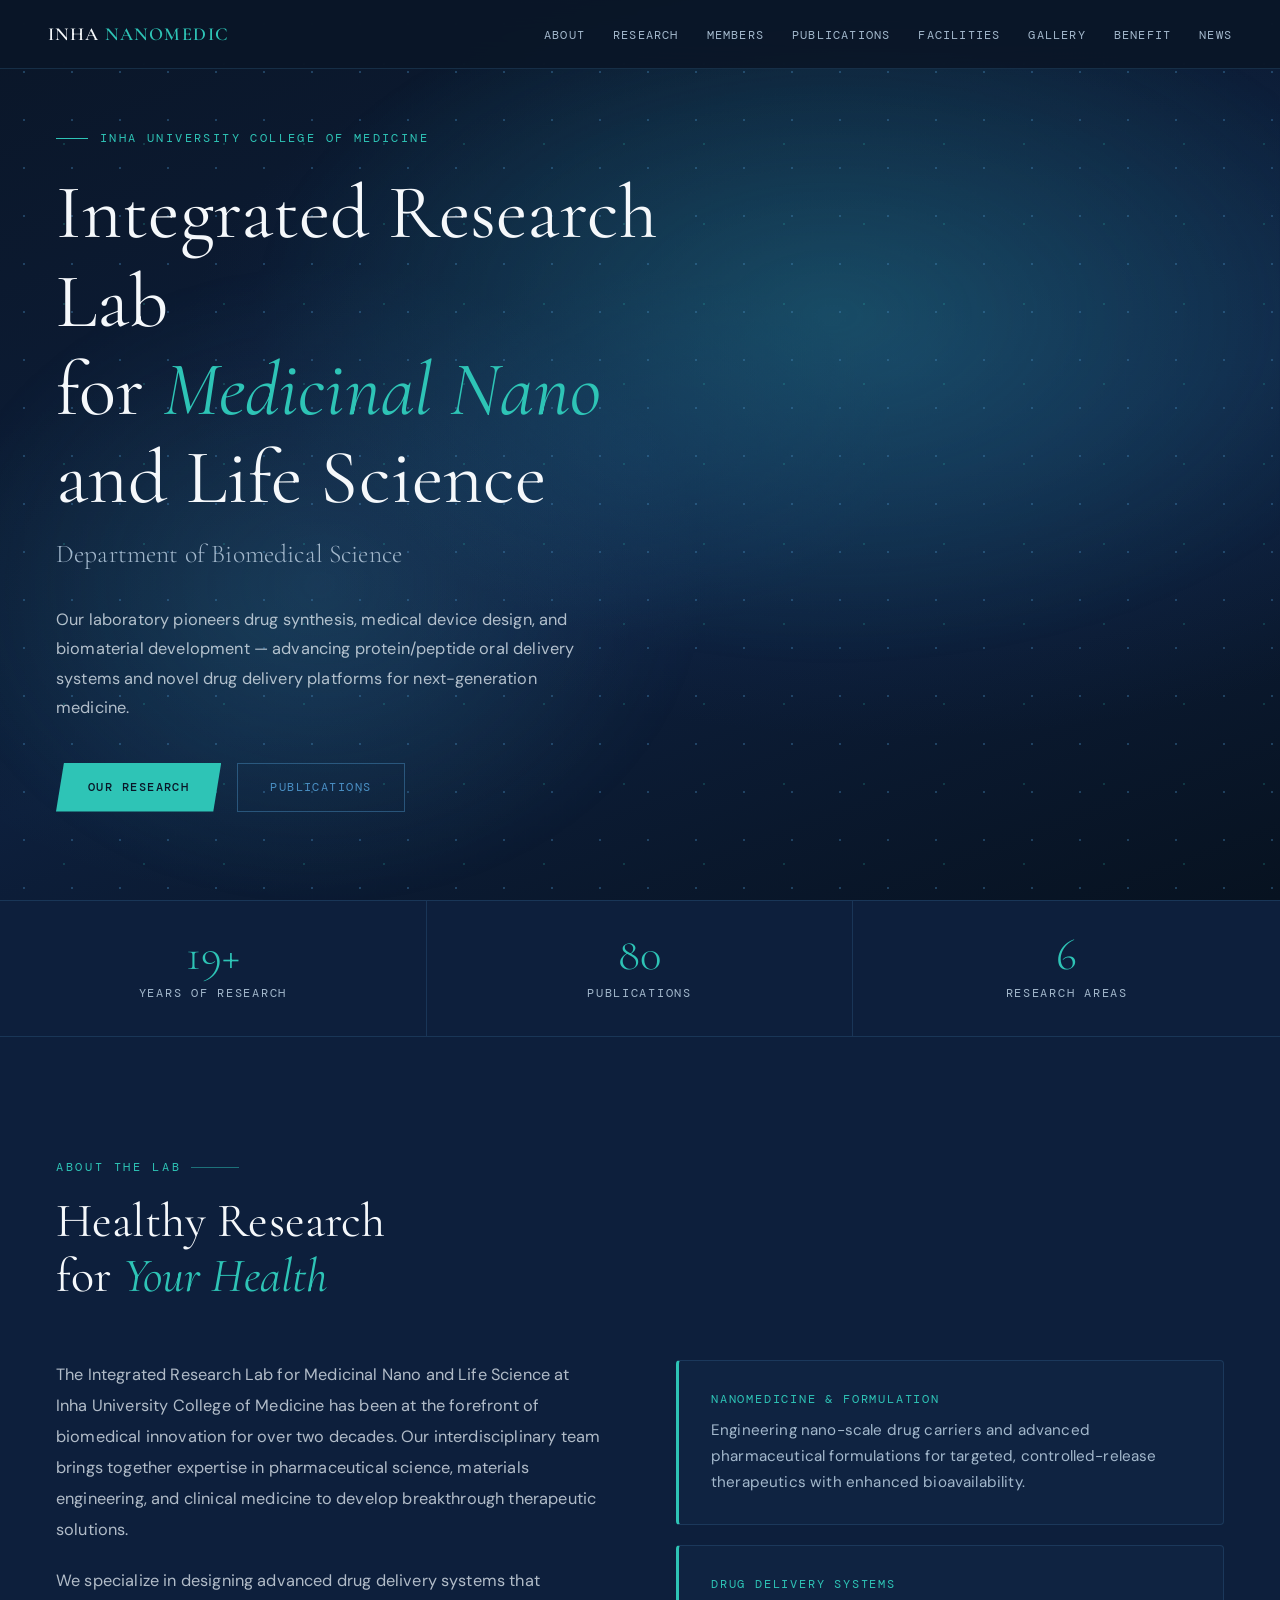
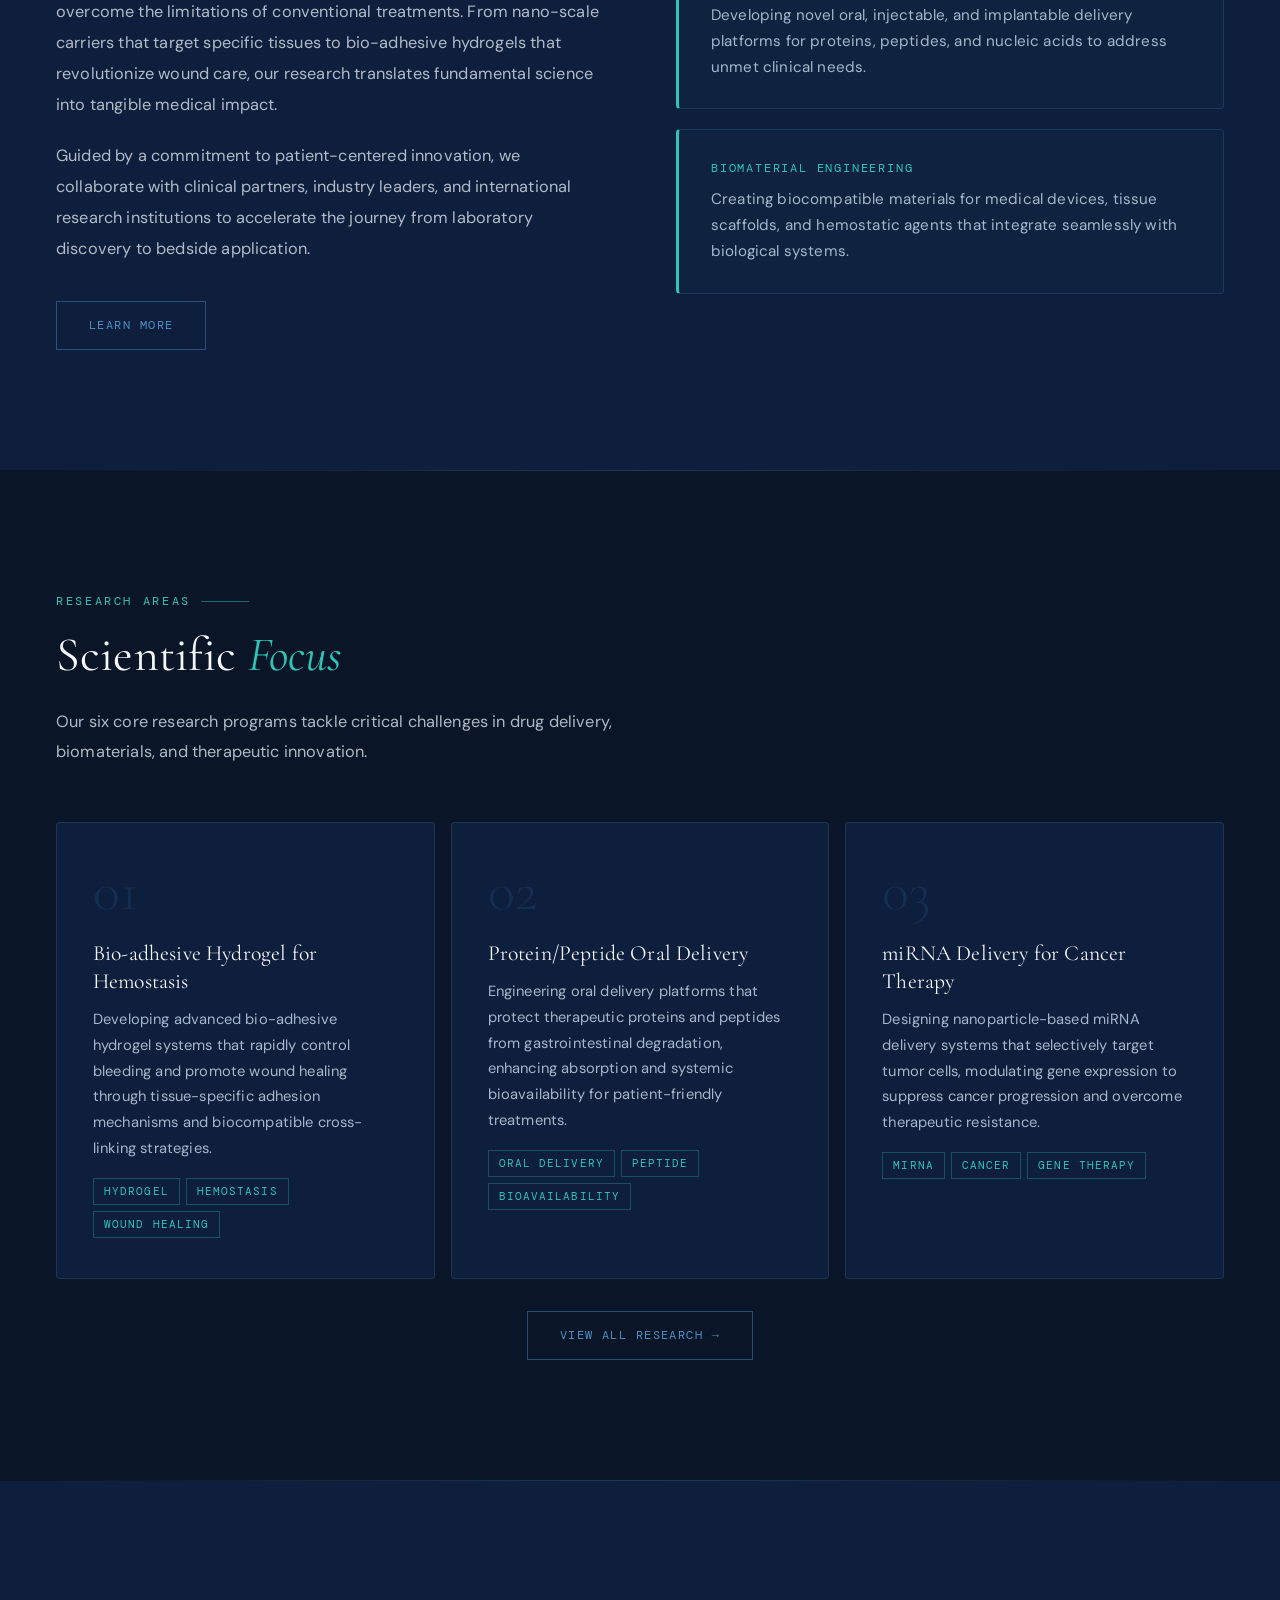
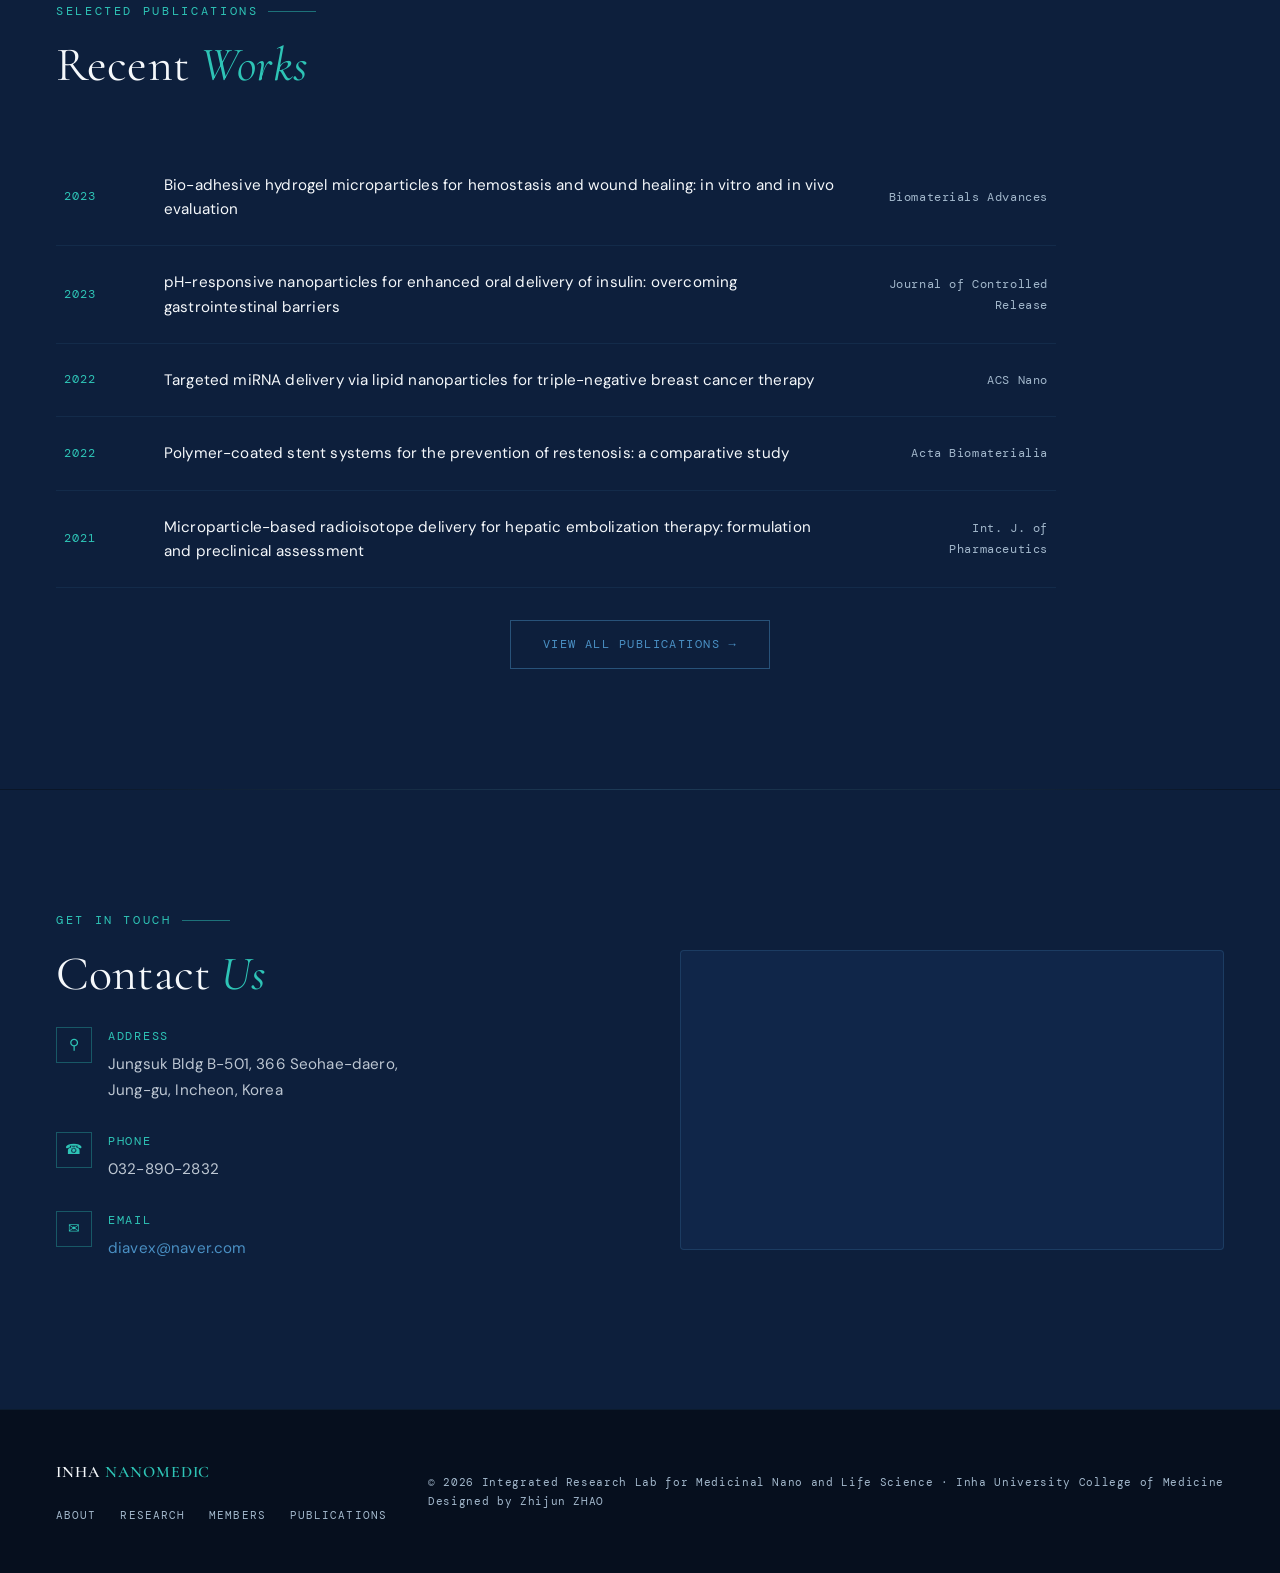
==== index.html @ 989d0816 "Fix all HIGH issues from expert code review 1. Fixed duplicate PDF: replaced wrong "In Vivo Fluoresc" ====
<!DOCTYPE html>
<html lang="en">
<head>
  <meta charset="UTF-8">
  <link rel="icon" type="image/svg+xml" href="favicon.svg">
  <meta name="viewport" content="width=device-width, initial-scale=1.0">
  <title>INHA NANOMEDIC — Integrated Research Lab for Medicinal Nano and Life Science</title>
  <meta name="description" content="Inha University College of Medicine — Integrated Research Lab for Medicinal Nano and Life Science. Pioneering drug synthesis, medical device design, and biomaterial development.">
  <link rel="preconnect" href="https://fonts.googleapis.com">
  <link rel="preconnect" href="https://fonts.gstatic.com" crossorigin>
  <link href="https://fonts.googleapis.com/css2?family=Cormorant+Garamond:ital,wght@0,300;0,400;0,600;1,300;1,400;1,600&family=DM+Mono:wght@400;500&family=DM+Sans:wght@300;400;500&display=swap" rel="stylesheet">
  <link rel="stylesheet" href="css/style.css">
</head>
<body>

  <!-- ════════════════════════════════════════════════════════
       NAVIGATION
       ════════════════════════════════════════════════════════ -->
  <nav>
    <a class="nav-logo" href="index.html">INHA <span>NANOMEDIC</span></a>
    <button class="nav-toggle" aria-label="Menu"><span></span><span></span><span></span></button>
    <ul class="nav-links">
      <li><a href="about.html">About</a></li>
      <li><a href="research.html">Research</a></li>
      <li><a href="member.html">Members</a></li>
      <li><a href="publication-patent.html">Publications</a></li>
      <li><a href="lab-facilities.html">Facilities</a></li>
      <li><a href="lab-activities.html">Gallery</a></li>
      <li><a href="benefit.html">Benefit</a></li>
      <li><a href="news-notice.html">News</a></li>
    </ul>
  </nav>

  <!-- ════════════════════════════════════════════════════════
       HERO
       ════════════════════════════════════════════════════════ -->
  <section class="hero">
    <div class="hero-bg"></div>
    <div class="hero-dots"></div>
    <div class="hero-content">
      <div class="hero-tag fade-in">Inha University College of Medicine</div>
      <h1 class="fade-in">Integrated Research Lab<br>for <em>Medicinal Nano</em><br>and Life Science</h1>
      <h2 class="fade-in">Department of Biomedical Science</h2>
      <p class="fade-in">Our laboratory pioneers drug synthesis, medical device design, and biomaterial development — advancing protein/peptide oral delivery systems and novel drug delivery platforms for next-generation medicine.</p>
      <div class="hero-ctas fade-in">
        <a href="research.html" class="btn-primary">Our Research</a>
        <a href="publication-patent.html" class="btn-outline">Publications</a>
      </div>
    </div>
  </section>

  <!-- ════════════════════════════════════════════════════════
       STATS BAR
       ════════════════════════════════════════════════════════ -->
  <div class="stats-bar">
    <div class="stat-item">
      <div class="stat-number" data-count="20" data-suffix="+">0</div>
      <div class="stat-label">Years of Research</div>
    </div>
    <div class="stat-item">
      <div class="stat-number" data-count="85" data-suffix="">0</div>
      <div class="stat-label">Publications</div>
    </div>
    <div class="stat-item">
      <div class="stat-number" data-count="6" data-suffix="">0</div>
      <div class="stat-label">Research Areas</div>
    </div>
  </div>

  <!-- ════════════════════════════════════════════════════════
       INTRO SECTION
       ════════════════════════════════════════════════════════ -->
  <section class="intro">
    <div class="section-label fade-in">About the Lab</div>
    <h2 class="section-title fade-in">Healthy Research<br>for <em>Your Health</em></h2>

    <div class="intro-grid">
      <div class="intro-text fade-in">
        <p>The Integrated Research Lab for Medicinal Nano and Life Science at Inha University College of Medicine has been at the forefront of biomedical innovation for over two decades. Our interdisciplinary team brings together expertise in pharmaceutical science, materials engineering, and clinical medicine to develop breakthrough therapeutic solutions.</p>
        <p>We specialize in designing advanced drug delivery systems that overcome the limitations of conventional treatments. From nano-scale carriers that target specific tissues to bio-adhesive hydrogels that revolutionize wound care, our research translates fundamental science into tangible medical impact.</p>
        <p>Guided by a commitment to patient-centered innovation, we collaborate with clinical partners, industry leaders, and international research institutions to accelerate the journey from laboratory discovery to bedside application.</p>
        <a href="about.html" class="btn-outline" style="margin-top: 16px;">Learn More</a>
      </div>

      <div class="intro-pillars fade-in">
        <div class="pillar">
          <div class="pillar-title">Nanomedicine &amp; Formulation</div>
          <p>Engineering nano-scale drug carriers and advanced pharmaceutical formulations for targeted, controlled-release therapeutics with enhanced bioavailability.</p>
        </div>
        <div class="pillar">
          <div class="pillar-title">Drug Delivery Systems</div>
          <p>Developing novel oral, injectable, and implantable delivery platforms for proteins, peptides, and nucleic acids to address unmet clinical needs.</p>
        </div>
        <div class="pillar">
          <div class="pillar-title">Biomaterial Engineering</div>
          <p>Creating biocompatible materials for medical devices, tissue scaffolds, and hemostatic agents that integrate seamlessly with biological systems.</p>
        </div>
      </div>
    </div>
  </section>

  <div class="divider"></div>

  <!-- ════════════════════════════════════════════════════════
       RESEARCH PREVIEW
       ════════════════════════════════════════════════════════ -->
  <section class="research">
    <div class="section-label fade-in">Research Areas</div>
    <h2 class="section-title fade-in">Scientific <em>Focus</em></h2>
    <p class="section-subtitle fade-in">Our six core research programs tackle critical challenges in drug delivery, biomaterials, and therapeutic innovation.</p>

    <div class="research-grid">
      <div class="research-card fade-in">
        <div class="card-num">01</div>
        <h3 class="card-title">Bio-adhesive Hydrogel for Hemostasis</h3>
        <p class="card-desc">Developing advanced bio-adhesive hydrogel systems that rapidly control bleeding and promote wound healing through tissue-specific adhesion mechanisms and biocompatible cross-linking strategies.</p>
        <div class="card-tags">
          <span class="tag">Hydrogel</span>
          <span class="tag">Hemostasis</span>
          <span class="tag">Wound Healing</span>
        </div>
      </div>

      <div class="research-card fade-in">
        <div class="card-num">02</div>
        <h3 class="card-title">Protein/Peptide Oral Delivery</h3>
        <p class="card-desc">Engineering oral delivery platforms that protect therapeutic proteins and peptides from gastrointestinal degradation, enhancing absorption and systemic bioavailability for patient-friendly treatments.</p>
        <div class="card-tags">
          <span class="tag">Oral Delivery</span>
          <span class="tag">Peptide</span>
          <span class="tag">Bioavailability</span>
        </div>
      </div>

      <div class="research-card fade-in">
        <div class="card-num">03</div>
        <h3 class="card-title">miRNA Delivery for Cancer Therapy</h3>
        <p class="card-desc">Designing nanoparticle-based miRNA delivery systems that selectively target tumor cells, modulating gene expression to suppress cancer progression and overcome therapeutic resistance.</p>
        <div class="card-tags">
          <span class="tag">miRNA</span>
          <span class="tag">Cancer</span>
          <span class="tag">Gene Therapy</span>
        </div>
      </div>
    </div>

    <div class="pub-more fade-in">
      <a href="research.html" class="btn-outline">View All Research &rarr;</a>
    </div>
  </section>

  <div class="divider"></div>

  <!-- ════════════════════════════════════════════════════════
       PUBLICATIONS PREVIEW
       ════════════════════════════════════════════════════════ -->
  <section class="publications">
    <div class="section-label fade-in">Selected Publications</div>
    <h2 class="section-title fade-in">Recent <em>Works</em></h2>

    <div class="pub-list">
      <div class="pub-item fade-in">
        <div class="pub-year">2023</div>
        <div class="pub-title">Bio-adhesive hydrogel microparticles for hemostasis and wound healing: in vitro and in vivo evaluation</div>
        <div class="pub-journal">Biomaterials Advances</div>
      </div>

      <div class="pub-item fade-in">
        <div class="pub-year">2023</div>
        <div class="pub-title">pH-responsive nanoparticles for enhanced oral delivery of insulin: overcoming gastrointestinal barriers</div>
        <div class="pub-journal">Journal of Controlled Release</div>
      </div>

      <div class="pub-item fade-in">
        <div class="pub-year">2022</div>
        <div class="pub-title">Targeted miRNA delivery via lipid nanoparticles for triple-negative breast cancer therapy</div>
        <div class="pub-journal">ACS Nano</div>
      </div>

      <div class="pub-item fade-in">
        <div class="pub-year">2022</div>
        <div class="pub-title">Polymer-coated stent systems for the prevention of restenosis: a comparative study</div>
        <div class="pub-journal">Acta Biomaterialia</div>
      </div>

      <div class="pub-item fade-in">
        <div class="pub-year">2021</div>
        <div class="pub-title">Microparticle-based radioisotope delivery for hepatic embolization therapy: formulation and preclinical assessment</div>
        <div class="pub-journal">Int. J. of Pharmaceutics</div>
      </div>
    </div>

    <div class="pub-more fade-in">
      <a href="publication-patent.html" class="btn-outline">View All Publications &rarr;</a>
    </div>
  </section>

  <div class="divider"></div>

  <!-- ════════════════════════════════════════════════════════
       CONTACT
       ════════════════════════════════════════════════════════ -->
  <section class="contact">
    <div>
      <div class="section-label fade-in">Get in Touch</div>
      <h2 class="section-title fade-in">Contact <em>Us</em></h2>

      <div class="contact-item fade-in">
        <div class="contact-icon">&#9906;</div>
        <div>
          <div class="contact-label">Address</div>
          <div class="contact-val">Jungsuk Bldg B-501, 366 Seohae-daero,<br>Jung-gu, Incheon, Korea</div>
        </div>
      </div>

      <div class="contact-item fade-in">
        <div class="contact-icon">&#9742;</div>
        <div>
          <div class="contact-label">Phone</div>
          <div class="contact-val">032-890-2832</div>
        </div>
      </div>

      <div class="contact-item fade-in">
        <div class="contact-icon">&#9993;</div>
        <div>
          <div class="contact-label">Email</div>
          <div class="contact-val"><a href="mailto:diavex@naver.com" style="color: var(--accent);">diavex@naver.com</a></div>
        </div>
      </div>
    </div>

    <div class="fade-in">
      <div class="map-embed">
        <iframe
          src="https://www.google.com/maps?q=Inha+University+College+of+Medicine+Incheon&output=embed"
          allowfullscreen=""
          loading="lazy"
          referrerpolicy="no-referrer-when-downgrade"
          title="Inha University College of Medicine location">
        </iframe>
      </div>
    </div>
  </section>

  <!-- ════════════════════════════════════════════════════════
       FOOTER
       ════════════════════════════════════════════════════════ -->
  <footer>
    <div class="footer-inner">
      <div>
        <div class="footer-logo">INHA <span>NANOMEDIC</span></div>
        <div class="footer-links">
          <a href="about.html">About</a>
          <a href="research.html">Research</a>
          <a href="member.html">Members</a>
          <a href="publication-patent.html">Publications</a>
        </div>
      </div>
      <div class="footer-copy">&copy; 2026 Integrated Research Lab for Medicinal Nano and Life Science &middot; Inha University College of Medicine<br>Designed by Zhijun ZHAO</div>
    </div>
  </footer>

  <script src="js/main.js"></script>
</body>
</html>
---- css/style.css ----
/* ═══════════════════════════════════════════════════════
   INHA NANOMEDIC LAB — Global Stylesheet
   Design: Dark navy + teal accent, editorial typography
   v2.0 — Readability & design improvements
   ═══════════════════════════════════════════════════════ */

/* ── VARIABLES ── */
:root {
  --navy: #0a1628;
  --deep: #0d1f3c;
  --blue: #1a3a6b;
  --accent: #4a90c4;
  --teal: #2ec4b6;
  --teal-dark: #22a89c;
  --gold: #c9a84c;
  --light: #e8f0f7;
  --muted: #a3b8cc;
  --white: #f5f8fb;
  --border: rgba(74,144,196,0.20);
  --border-light: rgba(74,144,196,0.1);
  --card-bg: rgba(74,144,196,0.04);
  --card-hover: rgba(74,144,196,0.09);
  --text-primary: #f5f8fb;
  --text-secondary: rgba(232,240,247,0.75);
  --text-dim: rgba(232,240,247,0.65);
}

/* ── RESET ── */
*, *::before, *::after { margin: 0; padding: 0; box-sizing: border-box; }
html { scroll-behavior: smooth; }

body {
  font-family: 'DM Sans', sans-serif;
  background: var(--navy);
  color: var(--white);
  overflow-x: hidden;
  line-height: 1.75;
  letter-spacing: 0.01em;
}

a { color: inherit; text-decoration: none; }
img { max-width: 100%; display: block; }
ul, ol { list-style: none; }

/* ── SCROLLBAR ── */
::-webkit-scrollbar { width: 8px; }
::-webkit-scrollbar-track { background: var(--navy); }
::-webkit-scrollbar-thumb { background: var(--blue); border-radius: 4px; }
::-webkit-scrollbar-thumb:hover { background: var(--accent); }

/* ── NAVIGATION ── */
nav {
  position: fixed; top: 0; left: 0; right: 0; z-index: 1000;
  display: flex; align-items: center; justify-content: space-between;
  padding: 18px 48px;
  background: rgba(10,22,40,0.92);
  backdrop-filter: blur(16px);
  -webkit-backdrop-filter: blur(16px);
  border-bottom: 1px solid var(--border);
  transition: padding 0.3s, background 0.3s;
}
nav.scrolled {
  padding: 12px 48px;
  background: rgba(10,22,40,0.97);
}

.nav-logo {
  font-family: 'Cormorant Garamond', serif;
  font-size: 1.15rem; font-weight: 600; letter-spacing: 0.08em;
  color: var(--white);
  text-decoration: none;
}
.nav-logo span { color: var(--teal); }

.nav-links { display: flex; gap: 28px; list-style: none; }
.nav-links a {
  font-family: 'DM Mono', monospace;
  font-size: 0.75rem; letter-spacing: 0.1em; text-transform: uppercase;
  color: var(--muted); text-decoration: none;
  transition: color 0.2s;
  position: relative;
  padding: 4px 0;
}
.nav-links a:hover,
.nav-links a.active { color: var(--teal); }
.nav-links a.active::after {
  content: ''; position: absolute; bottom: -2px; left: 0; right: 0;
  height: 1px; background: var(--teal);
}

/* Hamburger */
.nav-toggle {
  display: none; cursor: pointer; background: none; border: none;
  flex-direction: column; gap: 5px; padding: 4px;
}
.nav-toggle span {
  display: block; width: 22px; height: 1.5px;
  background: var(--white); transition: all 0.3s;
}
.nav-toggle.open span:nth-child(1) { transform: rotate(45deg) translate(4px, 4px); }
.nav-toggle.open span:nth-child(2) { opacity: 0; }
.nav-toggle.open span:nth-child(3) { transform: rotate(-45deg) translate(4px, -4px); }

/* ── PAGE HERO (inner pages) ── */
.page-hero {
  padding: 160px 56px 96px;
  position: relative; overflow: hidden;
  background: var(--navy);
}
.page-hero-bg {
  position: absolute; inset: 0; z-index: 0;
  background:
    radial-gradient(ellipse 80% 60% at 70% 40%, rgba(26,58,107,0.45) 0%, transparent 70%),
    radial-gradient(ellipse 50% 50% at 20% 70%, rgba(46,196,182,0.06) 0%, transparent 60%),
    linear-gradient(160deg, #0a1628 0%, #0d1f3c 60%, #071220 100%);
}
.page-hero-bg::after {
  content: '';
  position: absolute; inset: 0;
  background:
    radial-gradient(ellipse 65% 55% at 60% 40%, rgba(46,196,182,0.18) 0%, transparent 60%),
    radial-gradient(ellipse 50% 55% at 30% 60%, rgba(74,144,196,0.15) 0%, transparent 50%);
  animation: nebulaShift 25s ease-in-out infinite alternate;
  will-change: opacity, transform;
}
.page-hero-dots {
  position: absolute; inset: 0; z-index: 1;
  background-image:
    radial-gradient(circle, rgba(74,144,196,0.25) 1px, transparent 1px),
    radial-gradient(circle, rgba(46,196,182,0.12) 1px, transparent 1px);
  background-size: 48px 48px, 80px 80px;
  background-position: 0 0, 24px 24px;
  animation: drift 25s linear infinite;
  will-change: background-position;
}
@keyframes drift { to { background-position: 48px 48px, 72px 72px; } }

.page-hero-content { position: relative; z-index: 2; max-width: 800px; }
.page-hero .hero-tag {
  font-family: 'DM Mono', monospace;
  font-size: 0.75rem; letter-spacing: 0.2em; text-transform: uppercase;
  color: var(--teal); margin-bottom: 16px;
  display: flex; align-items: center; gap: 12px;
}
.page-hero .hero-tag::before {
  content: ''; display: block; width: 32px; height: 1px; background: var(--teal);
}
.page-hero h1 {
  font-family: 'Cormorant Garamond', serif;
  font-size: clamp(2.4rem, 5vw, 3.8rem);
  font-weight: 400; line-height: 1.15;
  margin-bottom: 16px;
}
.page-hero h1 em { font-style: italic; color: var(--teal); }
.page-hero p {
  font-size: 1.02rem; line-height: 1.8;
  color: var(--text-secondary); max-width: 600px;
}

/* ── FULL HERO (home page) ── */
.hero {
  min-height: 100vh;
  display: flex; align-items: center;
  position: relative; overflow: hidden;
  padding: 120px 56px 80px;
}
.hero-bg {
  position: absolute; inset: 0; z-index: 0;
  background:
    radial-gradient(ellipse 80% 60% at 70% 40%, rgba(26,58,107,0.55) 0%, transparent 70%),
    radial-gradient(ellipse 50% 50% at 20% 70%, rgba(46,196,182,0.08) 0%, transparent 60%),
    linear-gradient(160deg, #0a1628 0%, #0d1f3c 60%, #071220 100%);
}
/* Nebula glow — slow teal/blue color wash */
.hero-bg::after {
  content: '';
  position: absolute; inset: 0;
  background:
    radial-gradient(ellipse 70% 60% at 65% 35%, rgba(46,196,182,0.22) 0%, transparent 65%),
    radial-gradient(ellipse 55% 65% at 25% 65%, rgba(74,144,196,0.18) 0%, transparent 55%),
    radial-gradient(ellipse 40% 40% at 50% 50%, rgba(26,58,107,0.25) 0%, transparent 50%);
  animation: nebulaShift 25s ease-in-out infinite alternate;
  will-change: opacity, transform;
}
@keyframes nebulaShift {
  0% { opacity: 0.6; transform: scale(1) translate(0, 0); filter: hue-rotate(0deg); }
  33% { opacity: 1; transform: scale(1.08) translate(2%, -1%); filter: hue-rotate(20deg); }
  66% { opacity: 0.8; transform: scale(0.95) translate(-2%, 1%); filter: hue-rotate(-15deg); }
  100% { opacity: 1; transform: scale(1.05) translate(1%, 2%); filter: hue-rotate(10deg); }
}
.hero-dots {
  position: absolute; inset: 0; z-index: 1;
  background-image:
    radial-gradient(circle, rgba(74,144,196,0.35) 1px, transparent 1px),
    radial-gradient(circle, rgba(46,196,182,0.2) 1px, transparent 1px);
  background-size: 48px 48px, 80px 80px;
  background-position: 0 0, 24px 24px;
  animation: drift 20s linear infinite;
  will-change: background-position;
}
.hero-content { position: relative; z-index: 2; max-width: 700px; }
.hero-tag {
  font-family: 'DM Mono', monospace;
  font-size: 0.75rem; letter-spacing: 0.2em; text-transform: uppercase;
  color: var(--teal); margin-bottom: 20px;
  display: flex; align-items: center; gap: 12px;
}
.hero-tag::before {
  content: ''; display: block; width: 32px; height: 1px; background: var(--teal);
}
.hero h1 {
  font-family: 'Cormorant Garamond', serif;
  font-size: clamp(2.8rem, 6vw, 4.8rem);
  font-weight: 400; line-height: 1.15;
  margin-bottom: 12px;
}
.hero h1 em { font-style: italic; color: var(--teal); }
.hero h2 {
  font-family: 'Cormorant Garamond', serif;
  font-size: clamp(1.1rem, 2.5vw, 1.6rem);
  font-weight: 300; color: var(--muted);
  margin-bottom: 32px; line-height: 1.5;
}
.hero p {
  font-size: 1.02rem; line-height: 1.8;
  color: var(--text-secondary); max-width: 520px; margin-bottom: 40px;
}
.hero-ctas { display: flex; gap: 16px; flex-wrap: wrap; }

/* ── STATS BAR ── */
.stats-bar {
  display: grid; grid-template-columns: repeat(3, 1fr);
  background: var(--deep); border-top: 1px solid var(--border);
  border-bottom: 1px solid var(--border);
}
.stat-item {
  padding: 32px 48px; text-align: center;
  border-right: 1px solid var(--border);
}
.stat-item:last-child { border-right: none; }
.stat-number {
  font-family: 'Cormorant Garamond', serif;
  font-size: 2.8rem; font-weight: 300; color: var(--teal);
  line-height: 1; margin-bottom: 6px;
}
.stat-label {
  font-family: 'DM Mono', monospace; font-size: 0.72rem;
  letter-spacing: 0.15em; text-transform: uppercase; color: var(--muted);
}

/* ── BUTTONS ── */
.btn-primary {
  padding: 14px 32px;
  background: var(--teal); color: var(--navy);
  font-family: 'DM Mono', monospace; font-size: 0.75rem;
  letter-spacing: 0.12em; text-transform: uppercase;
  border: none; cursor: pointer; text-decoration: none;
  display: inline-block; font-weight: 500;
  clip-path: polygon(8px 0%, 100% 0%, calc(100% - 8px) 100%, 0% 100%);
  transition: background 0.2s, transform 0.15s;
}
.btn-primary:hover { background: var(--teal-dark); transform: translateY(-2px); }
.btn-primary:focus-visible { outline: 2px solid var(--teal); outline-offset: 4px; }

.btn-outline {
  padding: 13px 32px;
  background: transparent; color: var(--accent);
  font-family: 'DM Mono', monospace; font-size: 0.75rem;
  letter-spacing: 0.12em; text-transform: uppercase;
  border: 1px solid rgba(74,144,196,0.45); cursor: pointer;
  text-decoration: none; display: inline-block;
  transition: border-color 0.2s, color 0.2s;
}
.btn-outline:hover { border-color: var(--accent); color: var(--white); }
.btn-outline:focus-visible { outline: 2px solid var(--accent); outline-offset: 4px; }

.btn-small {
  padding: 8px 20px;
  font-size: 0.68rem;
}

/* ── SECTION BASE ── */
section { padding: 120px 56px; }
.section-label {
  font-family: 'DM Mono', monospace;
  font-size: 0.75rem; letter-spacing: 0.22em; text-transform: uppercase;
  color: var(--teal); margin-bottom: 16px;
  display: flex; align-items: center; gap: 10px;
}
.section-label::after {
  content: ''; flex: 0 0 48px; height: 1px; background: var(--teal); opacity: 0.5;
}
.section-title {
  font-family: 'Cormorant Garamond', serif;
  font-size: clamp(2rem, 4vw, 3rem); font-weight: 400;
  line-height: 1.15; margin-bottom: 24px;
}
.section-title em { font-style: italic; color: var(--teal); }
.section-subtitle {
  font-size: 1.02rem; color: var(--text-secondary);
  max-width: 640px; line-height: 1.8; margin-bottom: 48px;
}

/* ── DIVIDER ── */
.divider {
  height: 1px;
  background: linear-gradient(90deg, transparent, rgba(74,144,196,0.3), transparent);
  margin: 0 56px;
}

/* ── INTRO SECTION ── */
.intro { background: var(--deep); }
.intro-grid {
  display: grid; grid-template-columns: 1fr 1fr; gap: 72px;
  align-items: start; margin-top: 56px;
  max-width: 1200px;
}
.intro-text p {
  font-size: 1.02rem; line-height: 1.9;
  color: var(--text-secondary); margin-bottom: 20px;
}
.intro-pillars { display: flex; flex-direction: column; gap: 20px; }
.pillar {
  padding: 28px 32px;
  border: 1px solid rgba(74,144,196,0.2);
  border-left: 3px solid var(--teal);
  background: var(--card-bg);
  border-radius: 4px;
}
.pillar-title {
  font-family: 'DM Mono', monospace; font-size: 0.75rem;
  letter-spacing: 0.15em; text-transform: uppercase;
  color: var(--teal); margin-bottom: 8px;
}
.pillar p { font-size: 0.95rem; color: var(--muted); line-height: 1.7; }

/* ── RESEARCH CARDS ── */
.research { background: var(--navy); }
.research-grid {
  display: grid; grid-template-columns: repeat(3, 1fr); gap: 16px;
  margin-top: 56px;
  max-width: 1200px;
}
.research-card {
  background: var(--deep);
  padding: 40px 36px;
  position: relative; overflow: hidden;
  cursor: default;
  border: 1px solid var(--border);
  border-radius: 4px;
}
.card-num {
  font-family: 'Cormorant Garamond', serif; font-size: 3.5rem;
  font-weight: 300; color: rgba(74,144,196,0.15);
  line-height: 1; margin-bottom: 20px;
}
.card-title {
  font-family: 'Cormorant Garamond', serif; font-size: 1.35rem;
  font-weight: 400; margin-bottom: 12px; line-height: 1.3;
}
.card-desc { font-size: 0.92rem; line-height: 1.75; color: var(--muted); }
.card-tags { display: flex; flex-wrap: wrap; gap: 6px; margin-top: 16px; }
.tag {
  font-family: 'DM Mono', monospace; font-size: 0.68rem;
  letter-spacing: 0.1em; text-transform: uppercase;
  padding: 3px 10px; border: 1px solid rgba(46,196,182,0.3);
  color: var(--teal);
}

/* ── PUBLICATIONS ── */
.publications { background: var(--deep); }
.pub-list { margin-top: 56px; display: flex; flex-direction: column; max-width: 1000px; }
.pub-item {
  display: grid; grid-template-columns: 72px 1fr 180px;
  align-items: center; gap: 28px;
  padding: 24px 8px;
  border-bottom: 1px solid var(--border-light);
}
.pub-year {
  font-family: 'DM Mono', monospace; font-size: 0.78rem;
  color: var(--teal); letter-spacing: 0.08em;
}
.pub-title {
  font-size: 0.95rem; line-height: 1.6;
  color: var(--text-primary);
}
.pub-journal {
  font-family: 'DM Mono', monospace; font-size: 0.74rem;
  color: var(--muted); text-align: right; letter-spacing: 0.05em;
}
.pub-more { margin-top: 32px; text-align: center; }

/* Publication category tabs */
.pub-tabs {
  display: flex; gap: 0; margin-top: 40px; margin-bottom: 0;
  border-bottom: 1px solid var(--border);
}
.pub-tab {
  font-family: 'DM Mono', monospace; font-size: 0.75rem;
  letter-spacing: 0.1em; text-transform: uppercase;
  padding: 14px 28px; color: var(--muted);
  cursor: pointer; border: none; background: none;
  border-bottom: 2px solid transparent;
  transition: color 0.2s, border-color 0.2s;
}
.pub-tab:hover { color: var(--white); }
.pub-tab.active {
  color: var(--teal);
  border-bottom-color: var(--teal);
}
.pub-section { display: none; }
.pub-section.active { display: block; }

/* ── MEMBERS ── */
.members { background: var(--navy); }
.members-grid {
  display: grid; grid-template-columns: repeat(4, 1fr); gap: 28px;
  margin-top: 56px;
  max-width: 1200px;
}
.member-card {
  background: var(--deep); padding: 36px 28px; text-align: center;
  border: 1px solid var(--border-light);
  border-radius: 4px;
}

.member-photo {
  width: 100px; height: 100px; border-radius: 50%;
  margin: 0 auto 20px;
  object-fit: cover;
  border: 2px solid rgba(46,196,182,0.3);
  transition: border-color 0.3s, transform 0.2s;
}
.member-card:hover .member-photo {
  border-color: var(--teal);
  transform: scale(1.03);
}
.member-avatar {
  width: 100px; height: 100px; border-radius: 50%;
  margin: 0 auto 20px;
  background: linear-gradient(135deg, var(--blue), var(--teal));
  display: flex; align-items: center; justify-content: center;
  font-family: 'Cormorant Garamond', serif; font-size: 2rem; color: white;
}
.member-name {
  font-family: 'Cormorant Garamond', serif; font-size: 1.25rem;
  margin-bottom: 4px;
}
.member-name-kr {
  font-size: 0.82rem; color: var(--muted); margin-bottom: 8px;
}
.member-role {
  font-family: 'DM Mono', monospace; font-size: 0.72rem;
  letter-spacing: 0.12em; text-transform: uppercase; color: var(--teal);
  margin-bottom: 10px;
}
.member-field { font-size: 0.88rem; color: var(--muted); line-height: 1.5; }
.member-email {
  font-family: 'DM Mono', monospace; font-size: 0.72rem;
  color: var(--accent); margin-top: 8px;
  word-break: break-all;
}

/* PI (Professor) card — wider */
.member-card.pi {
  grid-column: span 2;
  display: grid; grid-template-columns: auto 1fr;
  text-align: left; gap: 32px; padding: 36px;
  align-items: center;
}
.member-card.pi .member-photo,
.member-card.pi .member-avatar {
  margin: 0; width: 120px; height: 120px;
}
.member-card.pi .member-name { font-size: 1.4rem; }

/* Category headings for member sections */
.member-category {
  font-family: 'DM Mono', monospace; font-size: 0.75rem;
  letter-spacing: 0.18em; text-transform: uppercase;
  color: var(--teal); margin: 56px 0 24px;
  padding-bottom: 12px;
  border-bottom: 1px solid var(--border);
}
.member-category:first-of-type { margin-top: 40px; }

/* ── CONTACT ── */
.contact {
  background: var(--deep);
  display: grid; grid-template-columns: 1fr 1fr; gap: 80px;
  align-items: start;
}
.contact-item {
  display: flex; gap: 16px; margin-bottom: 28px; align-items: flex-start;
}
.contact-icon {
  width: 36px; height: 36px; flex-shrink: 0;
  border: 1px solid rgba(46,196,182,0.35);
  display: flex; align-items: center; justify-content: center;
  font-size: 0.85rem; color: var(--teal);
}
.contact-label {
  font-family: 'DM Mono', monospace; font-size: 0.72rem;
  letter-spacing: 0.15em; text-transform: uppercase; color: var(--teal);
  margin-bottom: 4px;
}
.contact-val { font-size: 0.95rem; color: rgba(232,240,247,0.8); }

.map-embed {
  background: rgba(26,58,107,0.3); border: 1px solid rgba(74,144,196,0.2);
  height: 300px; margin-top: 40px; overflow: hidden;
  border-radius: 4px;
}
.map-embed iframe { width: 100%; height: 100%; border: 0; filter: grayscale(0.4) brightness(0.8); }

/* ── GALLERY GRID ── */
.gallery-grid {
  display: grid; grid-template-columns: repeat(3, 1fr); gap: 4px;
  margin-top: 56px;
}
.gallery-item {
  position: relative; overflow: hidden;
  aspect-ratio: 4/3; background: var(--deep);
  cursor: pointer;
  border-radius: 4px;
}
.gallery-item img {
  width: 100%; height: 100%; object-fit: cover;
  transition: transform 0.4s, filter 0.4s;
}
.gallery-item:hover img { transform: scale(1.05); filter: brightness(0.7); }
.gallery-caption {
  position: absolute; bottom: 0; left: 0; right: 0;
  padding: 16px;
  background: linear-gradient(transparent, rgba(10,22,40,0.9));
  transform: translateY(100%);
  transition: transform 0.3s;
}
.gallery-item:hover .gallery-caption { transform: translateY(0); }
.gallery-caption span {
  font-family: 'DM Mono', monospace; font-size: 0.72rem;
  color: var(--white); letter-spacing: 0.08em;
}

/* ── FACILITIES ── */
.facility-grid {
  display: grid; grid-template-columns: repeat(2, 1fr); gap: 24px;
  margin-top: 56px;
}
.facility-card {
  background: var(--deep); padding: 36px;
  border: 1px solid var(--border-light);
  border-left: 3px solid var(--teal);
  border-radius: 4px;
}
.facility-name {
  font-family: 'Cormorant Garamond', serif;
  font-size: 1.15rem; margin-bottom: 8px;
}
.facility-desc {
  font-size: 0.92rem; color: var(--muted); line-height: 1.7;
}
.facility-icon {
  font-size: 1.6rem; margin-bottom: 12px;
}

/* ── BENEFIT CARDS ── */
.benefit-grid {
  display: grid; grid-template-columns: repeat(3, 1fr); gap: 24px;
  margin-top: 56px;
}
.benefit-card {
  background: var(--deep); padding: 36px 28px;
  border: 1px solid var(--border-light);
  position: relative; overflow: hidden;
  border-radius: 4px;
}
.benefit-card::before {
  content: ''; position: absolute; top: 0; left: 0; right: 0; height: 2px;
  background: linear-gradient(90deg, var(--teal), var(--accent));
  transform: scaleX(1);
}
.benefit-icon {
  font-size: 2rem; margin-bottom: 16px;
}
.benefit-title {
  font-family: 'Cormorant Garamond', serif;
  font-size: 1.3rem; margin-bottom: 12px; line-height: 1.3;
}
.benefit-desc {
  font-size: 0.92rem; color: var(--muted); line-height: 1.75;
}

/* ── NEWS ITEMS ── */
.news-list {
  margin-top: 56px; display: flex; flex-direction: column;
}
.news-item {
  display: grid; grid-template-columns: 120px 1fr;
  gap: 24px; padding: 28px 0;
  border-bottom: 1px solid var(--border-light);
}
.news-date {
  font-family: 'DM Mono', monospace; font-size: 0.72rem;
  color: var(--teal); letter-spacing: 0.08em; padding-top: 4px;
}
.news-title {
  font-family: 'Cormorant Garamond', serif;
  font-size: 1.2rem; margin-bottom: 6px; line-height: 1.4;
}
.news-desc { font-size: 0.92rem; color: var(--muted); line-height: 1.7; }
.news-tag {
  display: inline-block; margin-top: 8px;
  font-family: 'DM Mono', monospace; font-size: 0.68rem;
  letter-spacing: 0.1em; text-transform: uppercase;
  padding: 2px 8px; border: 1px solid rgba(46,196,182,0.3); color: var(--teal);
}

/* ── PATENT TABLE ── */
.patent-table {
  width: 100%; margin-top: 24px;
  border-collapse: collapse;
  max-width: 1200px;
}
.patent-table thead {
  position: sticky;
  top: 62px;
  z-index: 10;
  background: var(--deep);
}
.patent-table th {
  font-family: 'DM Mono', monospace; font-size: 0.72rem;
  letter-spacing: 0.12em; text-transform: uppercase;
  color: var(--teal); text-align: left;
  padding: 14px 20px; border-bottom: 2px solid var(--border);
}
.patent-table td {
  font-size: 0.88rem; color: var(--text-secondary);
  padding: 16px 20px; border-bottom: 1px solid var(--border-light);
  line-height: 1.6;
}
.patent-table td:first-child {
  color: var(--text-primary);
  font-size: 0.9rem;
  width: 50%;
}
.patent-table td:nth-child(2) {
  font-style: italic;
  color: var(--muted);
  font-size: 0.85rem;
  width: 28%;
}
.patent-table td:nth-child(3) {
  font-family: 'DM Mono', monospace;
  font-size: 0.78rem;
  color: var(--teal);
  letter-spacing: 0.05em;
  white-space: nowrap;
  width: 8%;
}
.patent-table td:last-child {
  text-align: center;
  white-space: nowrap;
  width: 14%;
}
.patent-table tbody tr:nth-child(even) {
  background: rgba(74,144,196,0.04);
}
.patent-table tbody tr:hover {
  background: rgba(74,144,196,0.08);
}

/* ── FOOTER ── */
footer {
  background: #060f1e;
  padding: 48px 56px;
  border-top: 1px solid var(--border-light);
}
.footer-inner {
  display: flex; align-items: center; justify-content: space-between;
}
.footer-logo {
  font-family: 'Cormorant Garamond', serif; font-size: 1rem; font-weight: 600;
  letter-spacing: 0.06em;
}
.footer-logo span { color: var(--teal); }
.footer-copy {
  font-family: 'DM Mono', monospace; font-size: 0.68rem;
  color: var(--muted); letter-spacing: 0.06em;
}
.footer-links {
  display: flex; gap: 24px; margin-top: 20px;
}
.footer-links a {
  font-family: 'DM Mono', monospace; font-size: 0.68rem;
  color: var(--muted); letter-spacing: 0.1em; text-transform: uppercase;
  transition: color 0.2s;
}
.footer-links a:hover { color: var(--teal); }

/* ── ANIMATIONS ── */
.fade-in {
  opacity: 0; transform: translateY(24px);
  transition: opacity 0.6s ease, transform 0.6s ease;
}
.fade-in.visible {
  opacity: 1; transform: translateY(0);
}
/* Hero content always visible (critical above-fold, no JS dependency) */
.page-hero-content.fade-in,
.hero-content .fade-in,
.hero .fade-in { animation: fadeUpImmediate 0.7s ease forwards; }
@keyframes fadeUpImmediate {
  from { opacity: 0; transform: translateY(24px); }
  to { opacity: 1; transform: translateY(0); }
}
.fade-in:nth-child(2) { transition-delay: 0.1s; }
.fade-in:nth-child(3) { transition-delay: 0.2s; }
.fade-in:nth-child(4) { transition-delay: 0.3s; }
.fade-in:nth-child(5) { transition-delay: 0.4s; }
.fade-in:nth-child(6) { transition-delay: 0.5s; }

/* ── CONTENT BLOCKS ── */
.content-block {
  max-width: 800px;
}
.content-block p {
  font-size: 1.02rem; line-height: 1.9;
  color: var(--text-secondary); margin-bottom: 20px;
}
.content-block h3 {
  font-family: 'Cormorant Garamond', serif;
  font-size: 1.4rem; font-weight: 400;
  margin: 40px 0 16px; color: var(--white);
}
.content-block ul {
  padding-left: 0; margin-bottom: 20px;
}
.content-block li {
  font-size: 0.9rem; color: var(--text-secondary);
  line-height: 1.8; padding: 4px 0 4px 20px;
  position: relative;
}
.content-block li::before {
  content: ''; position: absolute; left: 0; top: 14px;
  width: 6px; height: 1px; background: var(--teal);
}

/* ── ACCESSIBILITY ── */
@media (prefers-reduced-motion: reduce) {
  .hero-dots, .page-hero-dots { animation: none; }
  .hero-bg::after, .page-hero-bg::after { animation: none; }
  .fade-in { opacity: 1; transform: none; transition: none; }
  html { scroll-behavior: auto; }
}

/* ══════════════════════════════════════════════════
   RESPONSIVE — Tablet, Phone Landscape, Phone Portrait
   ══════════════════════════════════════════════════ */

/* ── TABLET (iPad portrait & landscape) ── */
@media (max-width: 1024px) {
  section { padding: 100px 40px; }
  .page-hero { padding: 140px 40px 80px; }
  .hero { padding: 120px 40px 80px; }
  .divider { margin: 0 40px; }
  footer { padding: 40px; }

  .research-grid { grid-template-columns: repeat(2, 1fr); }
  .members-grid { grid-template-columns: repeat(3, 1fr); gap: 20px; }
  .benefit-grid { grid-template-columns: repeat(2, 1fr); }
  .facility-grid { grid-template-columns: 1fr; }
  .intro-grid { gap: 48px; }
  .stats-bar { grid-template-columns: repeat(2, 1fr); }

  .member-card.pi { grid-column: span 1; grid-template-columns: 1fr; text-align: center; }
  .member-card.pi .member-photo,
  .member-card.pi .member-avatar { margin: 0 auto; }

  /* Tablet: make publication table more compact */
  .patent-table td { padding: 14px 12px; font-size: 0.84rem; }
  .patent-table td:first-child { font-size: 0.86rem; }
  .patent-table td:nth-child(2) { font-size: 0.8rem; }
  .patent-table th { padding: 12px; font-size: 0.68rem; }

  /* Pub tabs: scrollable on tablet */
  .pub-tabs { overflow-x: auto; -webkit-overflow-scrolling: touch; }
  .pub-tab { white-space: nowrap; padding: 12px 20px; font-size: 0.7rem; }
}

/* ── PHONE LANDSCAPE / SMALL TABLET ── */
@media (max-width: 768px) {
  /* Nav — touch-friendly hamburger */
  nav { padding: 14px 20px; }
  nav.scrolled { padding: 10px 20px; }
  .nav-toggle {
    display: flex; z-index: 1000;
    padding: 10px;  /* larger touch target: 42px total */
  }
  .nav-toggle span { width: 24px; height: 2px; }
  .nav-links {
    display: flex; flex-direction: column;
    position: fixed; top: 0; right: 0;
    width: 300px; height: 100vh; height: 100dvh;
    background: rgba(10,22,40,0.98);
    backdrop-filter: blur(20px);
    -webkit-backdrop-filter: blur(20px);
    padding: 100px 32px 32px;
    gap: 0;
    border-left: 1px solid var(--border);
    z-index: 999;
    transform: translateX(100%);
    visibility: hidden;
    transition: transform 0.3s ease, visibility 0.3s;
  }
  .nav-links.open {
    transform: translateX(0);
    visibility: visible;
  }
  .nav-links a {
    padding: 16px 0;  /* 48px touch target height */
    font-size: 0.85rem;
    border-bottom: 1px solid var(--border-light);
  }
  .nav-links li:last-child a { border-bottom: none; }

  /* Layout */
  section { padding: 60px 20px; }
  .page-hero { padding: 120px 20px 56px; }
  .hero { padding: 100px 20px 56px; }
  .divider { margin: 0 20px; }
  footer { padding: 36px 20px; }

  /* Grids go narrower */
  .intro-grid { grid-template-columns: 1fr; gap: 36px; }
  .research-grid { grid-template-columns: 1fr; gap: 12px; }
  .members-grid { grid-template-columns: repeat(2, 1fr); gap: 16px; }
  .benefit-grid { grid-template-columns: 1fr; }
  .gallery-grid { grid-template-columns: repeat(2, 1fr); }
  .contact { grid-template-columns: 1fr; gap: 32px; }
  .stats-bar { grid-template-columns: repeat(2, 1fr); }
  .stat-item { padding: 20px 16px; }
  .news-item { grid-template-columns: 80px 1fr; gap: 16px; }

  /* Member photos: LARGER on mobile */
  .member-photo { width: 110px; height: 110px; }
  .member-avatar { width: 110px; height: 110px; }
  .member-card { padding: 28px 20px; }
  .member-card.pi { grid-column: span 2; }

  /* Home page pub preview */
  .pub-item { grid-template-columns: 56px 1fr; gap: 12px; }
  .pub-journal { grid-column: 2; text-align: left; font-size: 0.7rem; }
  .pub-title { font-size: 0.88rem; }

  /* ── PUBLICATION TABLE → CARD LAYOUT ── */
  .patent-table { display: block; margin-top: 24px; }
  .patent-table thead { display: none; }  /* hide column headers */
  .patent-table tbody { display: flex; flex-direction: column; gap: 12px; }
  .patent-table tr {
    display: flex; flex-direction: column;
    background: var(--deep);
    border: 1px solid var(--border-light);
    border-radius: 6px;
    padding: 20px;
    border-bottom: none;
  }
  .patent-table tbody tr:nth-child(even) { background: rgba(13, 31, 60, 0.8); }
  .patent-table td {
    display: block; padding: 0; border: none;
    width: 100% !important; min-width: 0 !important;
    font-size: 0.9rem;
  }
  /* Title — prominent */
  .patent-table td:first-child {
    font-size: 0.95rem; font-weight: 500;
    line-height: 1.5; margin-bottom: 10px;
    color: var(--text-primary);
  }
  /* Journal — italic label */
  .patent-table td:nth-child(2) {
    font-size: 0.8rem; font-style: italic;
    color: var(--muted); margin-bottom: 8px;
  }
  .patent-table td:nth-child(2)::before {
    content: ''; /* no label prefix needed, italic distinguishes it */
  }
  /* Year — teal badge inline */
  .patent-table td:nth-child(3) {
    display: inline-block;
    font-size: 0.72rem; padding: 2px 10px;
    background: rgba(46,196,182,0.12);
    border: 1px solid rgba(46,196,182,0.25);
    border-radius: 3px;
    margin-bottom: 10px;
    width: auto !important;
  }
  /* PDF button — full width */
  .patent-table td:last-child {
    text-align: left; margin-top: 4px;
    width: auto !important;
  }
  .patent-table td:last-child .btn-outline,
  .patent-table td:last-child .btn-small {
    padding: 10px 24px;  /* bigger touch target */
    font-size: 0.72rem;
  }

  /* Footer */
  .footer-inner { flex-direction: column; gap: 16px; text-align: center; }
  .footer-links { justify-content: center; flex-wrap: wrap; gap: 16px; }
  .footer-copy { font-size: 0.62rem; line-height: 1.6; }

  /* Research card spacing */
  .research-card { padding: 28px 24px; }
  .card-num { font-size: 2.8rem; }

  /* Buttons: bigger touch targets */
  .btn-primary, .btn-outline { padding: 16px 28px; font-size: 0.78rem; }
  .hero-ctas { gap: 12px; }
}

/* ── PHONE PORTRAIT ── */
@media (max-width: 480px) {
  section { padding: 48px 16px; }
  .page-hero { padding: 110px 16px 48px; }
  .hero { padding: 90px 16px 48px; }
  .divider { margin: 0 16px; }

  .members-grid { grid-template-columns: 1fr; gap: 14px; }
  .gallery-grid { grid-template-columns: 1fr; }
  .stats-bar { grid-template-columns: 1fr; }
  .stat-item {
    border-right: none;
    border-bottom: 1px solid var(--border);
    padding: 16px;
  }
  .stat-item:last-child { border-bottom: none; }
  .stat-number { font-size: 2.2rem; }

  /* Member photos even larger on small phones */
  .member-photo { width: 120px; height: 120px; }
  .member-avatar { width: 120px; height: 120px; font-size: 2.4rem; }
  .member-card { padding: 32px 24px; }
  .member-card.pi { grid-column: span 1; }
  .member-name { font-size: 1.15rem; }

  /* Pub tabs: wrap and fill */
  .pub-tabs { flex-wrap: wrap; gap: 4px; border-bottom: none; }
  .pub-tab {
    padding: 10px 14px; font-size: 0.65rem;
    border: 1px solid var(--border-light);
    border-radius: 4px; flex: 1 1 auto;
    text-align: center;
  }
  .pub-tab.active {
    border-color: var(--teal);
    background: rgba(46,196,182,0.08);
  }

  /* Publication cards: tighter */
  .patent-table tr { padding: 16px; }
  .patent-table td:first-child { font-size: 0.88rem; }

  /* Nav panel: full width */
  .nav-links { width: 100%; }

  /* Hero text */
  .hero h1 { font-size: clamp(2rem, 8vw, 3rem); }
  .hero h2 { font-size: 1rem; margin-bottom: 20px; }
  .hero p { font-size: 0.92rem; margin-bottom: 28px; }

  /* Contact */
  .contact-item { gap: 12px; }
  .map-embed { height: 220px; }

  /* Section titles */
  .section-title { margin-bottom: 16px; }
  .section-label { font-size: 0.68rem; }
  .member-category { font-size: 0.68rem; margin: 40px 0 16px; }
}
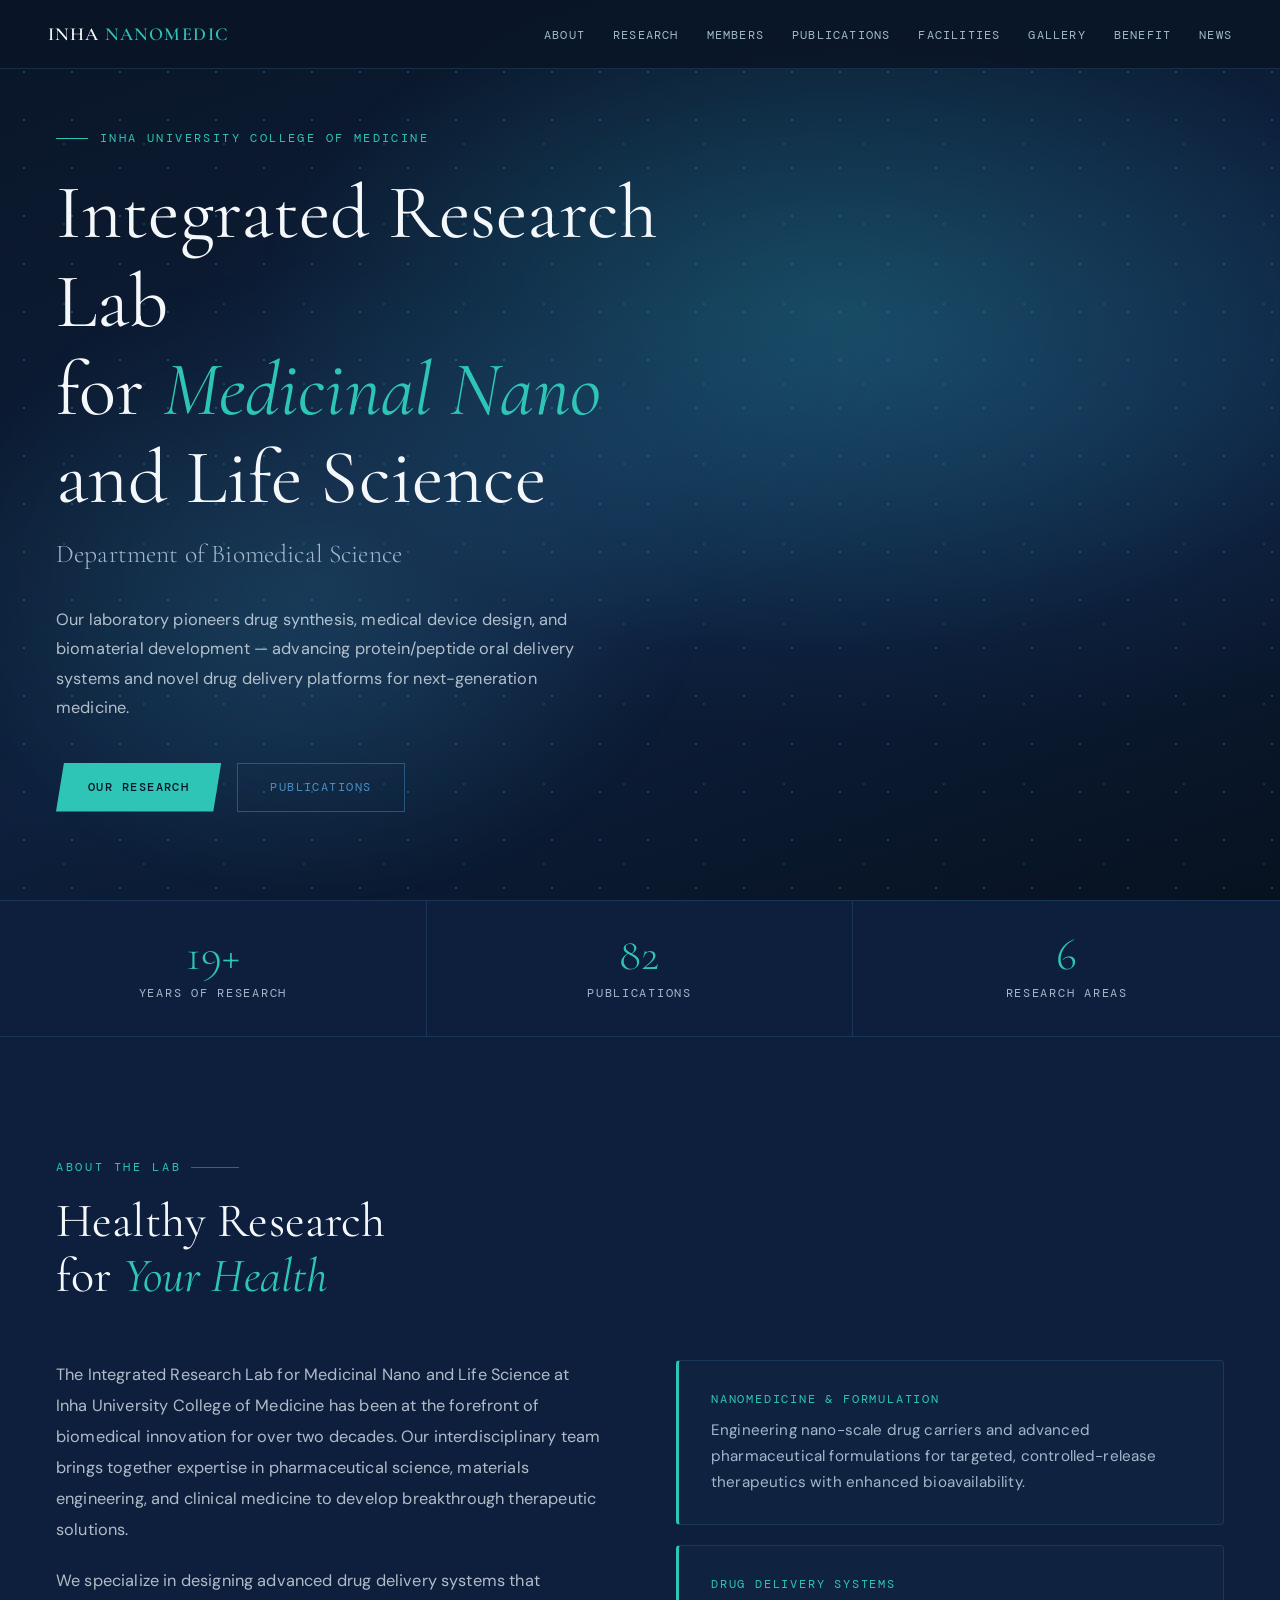
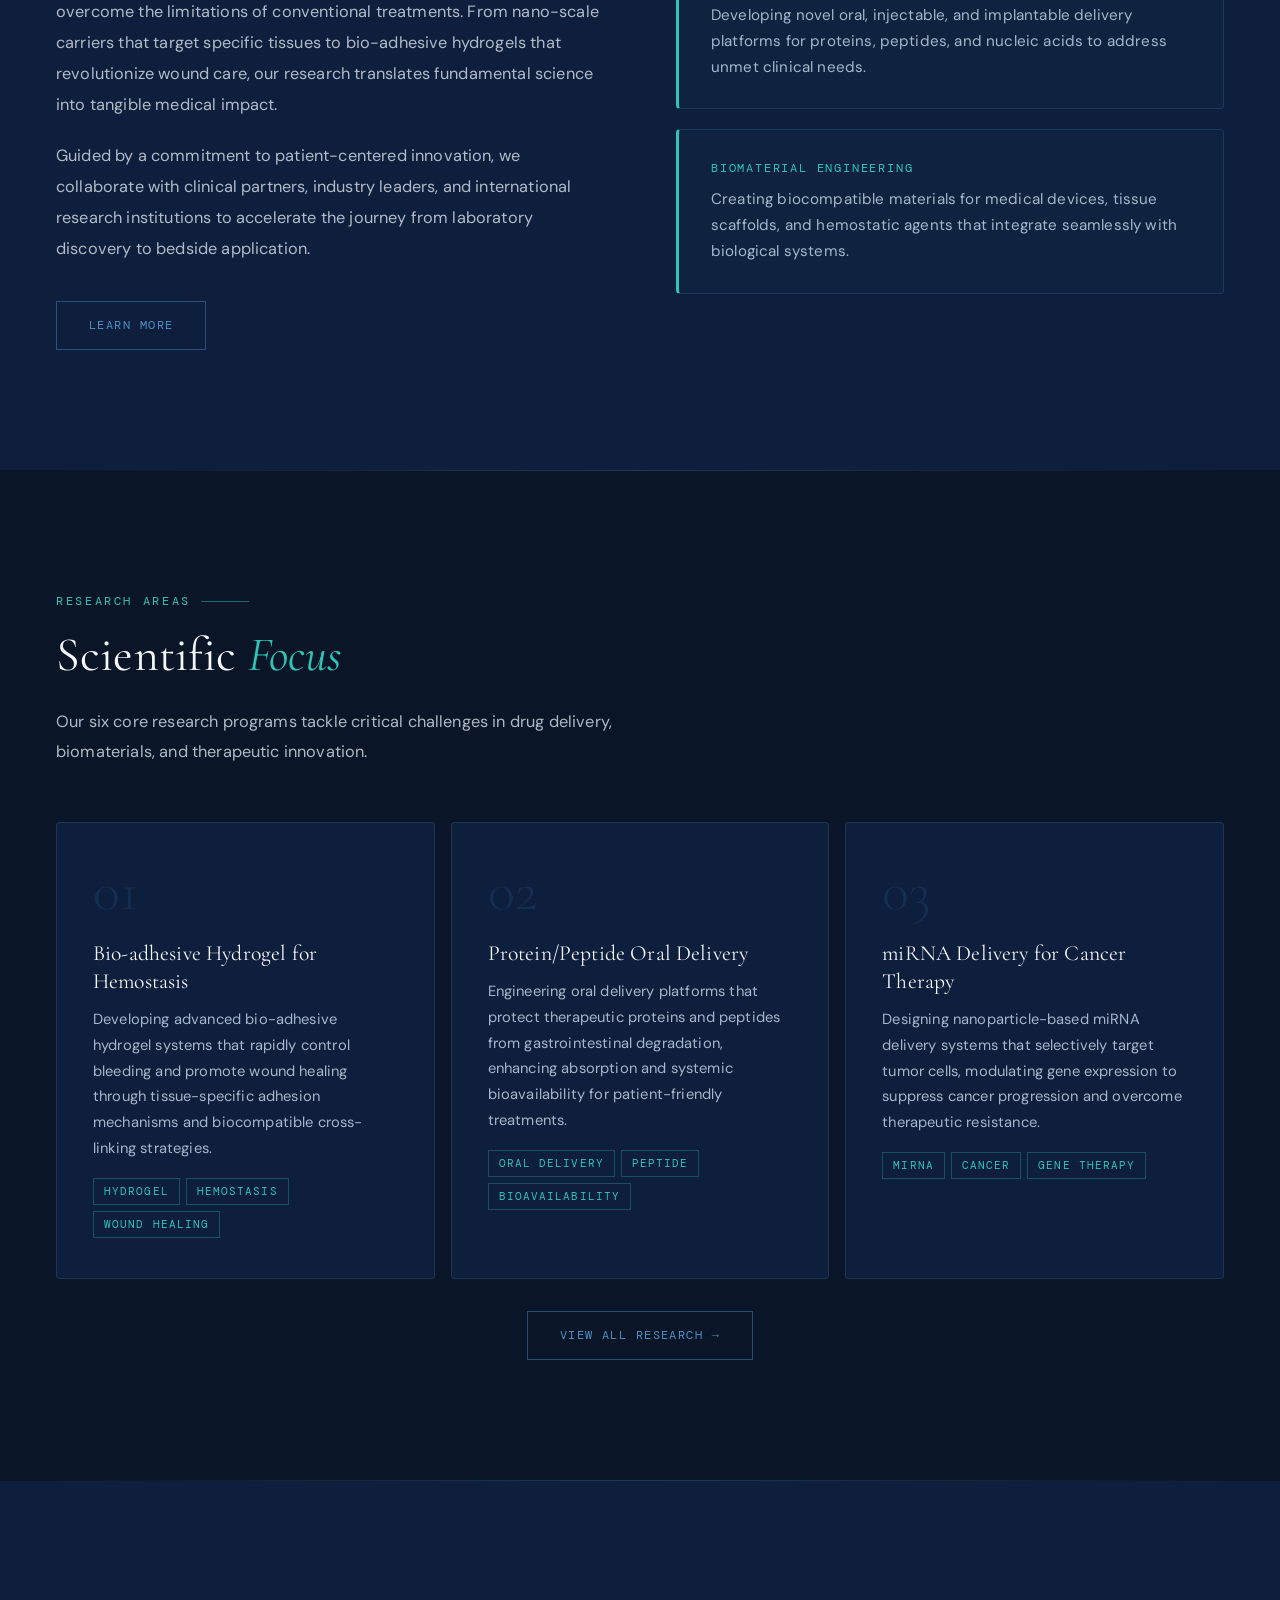
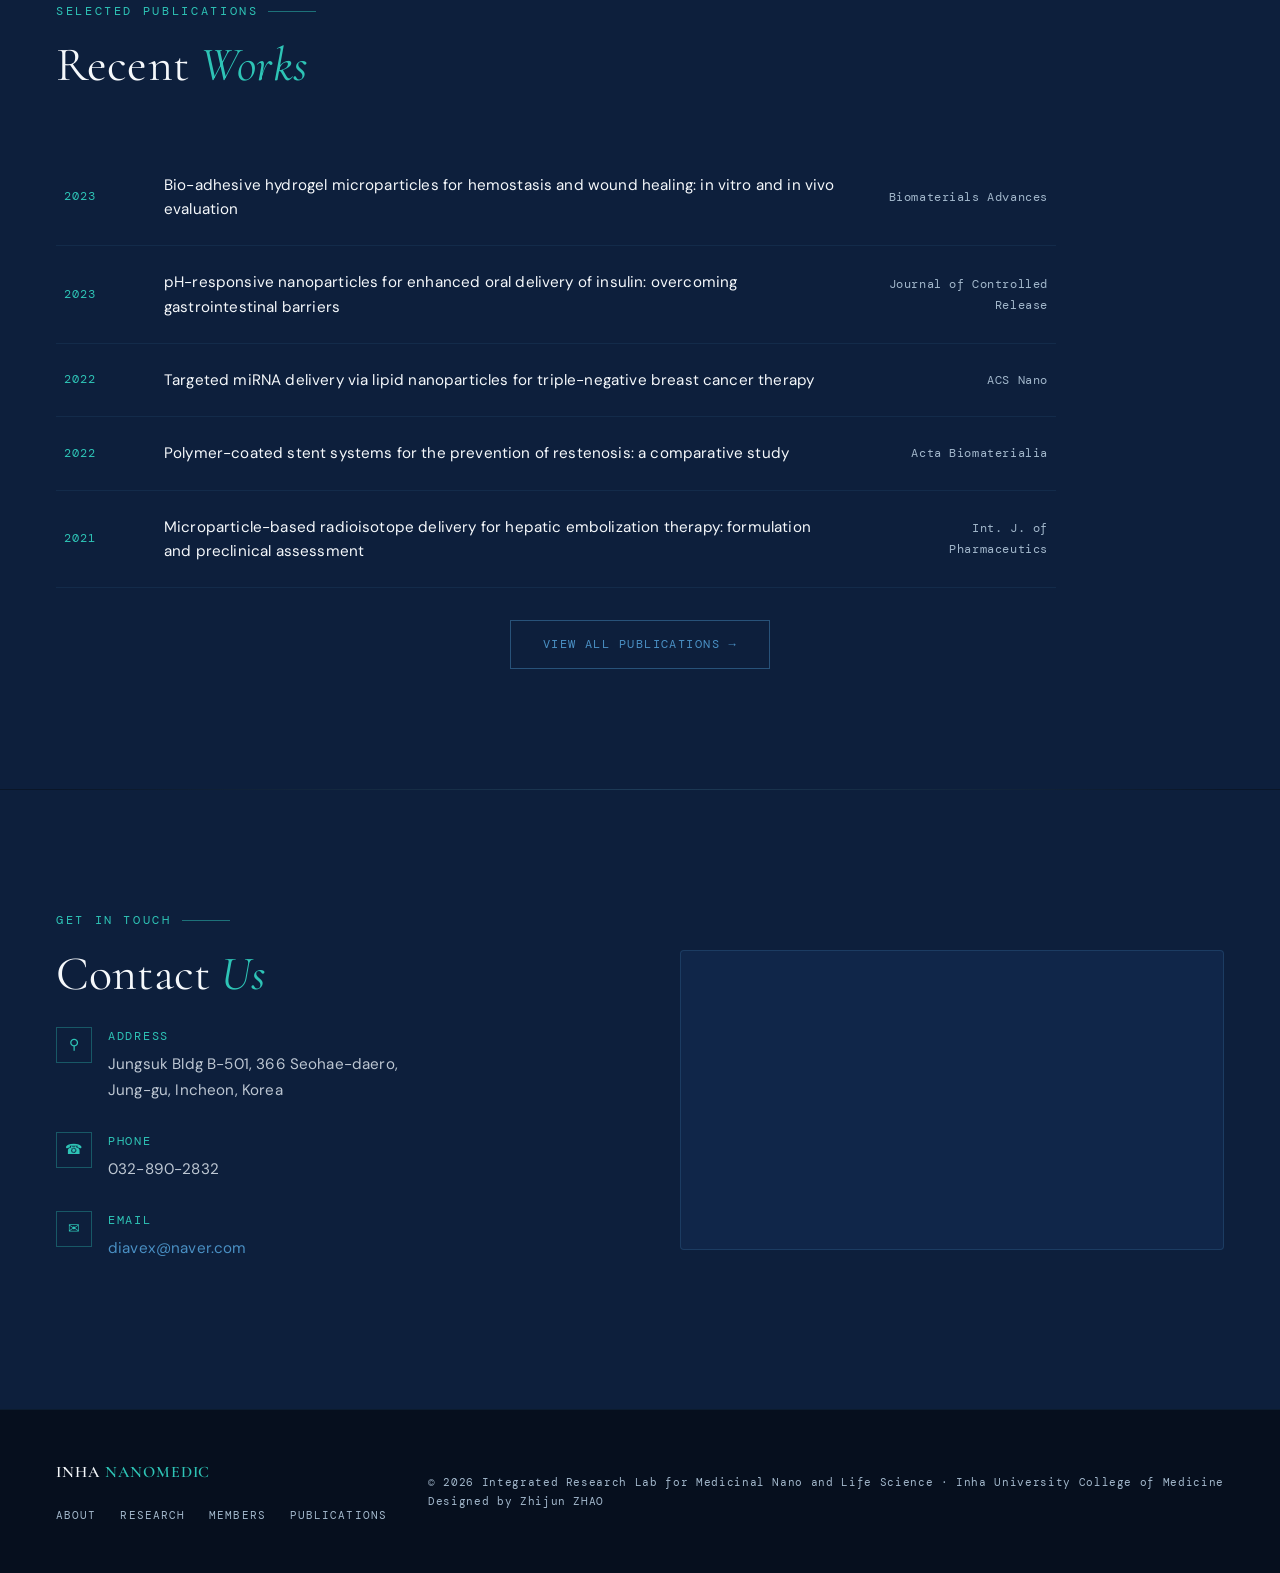
==== commit a67b6d42: "Fix MEDIUM issues: remove dead CSS, fix sticky header, update map address - Removed dead CSS: .membe" ====
--- a/index.html
+++ b/index.html
@@ -233,7 +233,7 @@
     <div class="fade-in">
       <div class="map-embed">
         <iframe
-          src="https://www.google.com/maps?q=Inha+University+College+of+Medicine+Incheon&output=embed"
+          src="https://www.google.com/maps?q=%EC%9D%B8%EC%B2%9C%EA%B4%91%EC%97%AD%EC%8B%9C+%EC%A4%91%EA%B5%AC+%EC%84%9C%ED%95%B4%EB%8C%80%EB%A1%9C+366+%EC%A0%95%EC%84%9D%EB%B9%8C%EB%94%A9&output=embed"
           allowfullscreen=""
           loading="lazy"
           referrerpolicy="no-referrer-when-downgrade"
--- a/css/style.css
+++ b/css/style.css
@@ -23,6 +23,7 @@
   --text-primary: #f5f8fb;
   --text-secondary: rgba(232,240,247,0.75);
   --text-dim: rgba(232,240,247,0.65);
+  --nav-height: 62px;
 }
 
 /* ── RESET ── */
@@ -435,13 +436,7 @@
   border-color: var(--teal);
   transform: scale(1.03);
 }
-.member-avatar {
-  width: 100px; height: 100px; border-radius: 50%;
-  margin: 0 auto 20px;
-  background: linear-gradient(135deg, var(--blue), var(--teal));
-  display: flex; align-items: center; justify-content: center;
-  font-family: 'Cormorant Garamond', serif; font-size: 2rem; color: white;
-}
+/* member-avatar removed — unused */
 .member-name {
   font-family: 'Cormorant Garamond', serif; font-size: 1.25rem;
   margin-bottom: 4px;
@@ -461,18 +456,6 @@
   word-break: break-all;
 }
 
-/* PI (Professor) card — wider */
-.member-card.pi {
-  grid-column: span 2;
-  display: grid; grid-template-columns: auto 1fr;
-  text-align: left; gap: 32px; padding: 36px;
-  align-items: center;
-}
-.member-card.pi .member-photo,
-.member-card.pi .member-avatar {
-  margin: 0; width: 120px; height: 120px;
-}
-.member-card.pi .member-name { font-size: 1.4rem; }
 
 /* Category headings for member sections */
 .member-category {
@@ -513,34 +496,7 @@
 }
 .map-embed iframe { width: 100%; height: 100%; border: 0; filter: grayscale(0.4) brightness(0.8); }
 
-/* ── GALLERY GRID ── */
-.gallery-grid {
-  display: grid; grid-template-columns: repeat(3, 1fr); gap: 4px;
-  margin-top: 56px;
-}
-.gallery-item {
-  position: relative; overflow: hidden;
-  aspect-ratio: 4/3; background: var(--deep);
-  cursor: pointer;
-  border-radius: 4px;
-}
-.gallery-item img {
-  width: 100%; height: 100%; object-fit: cover;
-  transition: transform 0.4s, filter 0.4s;
-}
-.gallery-item:hover img { transform: scale(1.05); filter: brightness(0.7); }
-.gallery-caption {
-  position: absolute; bottom: 0; left: 0; right: 0;
-  padding: 16px;
-  background: linear-gradient(transparent, rgba(10,22,40,0.9));
-  transform: translateY(100%);
-  transition: transform 0.3s;
-}
-.gallery-item:hover .gallery-caption { transform: translateY(0); }
-.gallery-caption span {
-  font-family: 'DM Mono', monospace; font-size: 0.72rem;
-  color: var(--white); letter-spacing: 0.08em;
-}
+/* gallery classes removed — page uses "Coming soon" */
 
 /* ── FACILITIES ── */
 .facility-grid {
@@ -591,30 +547,7 @@
   font-size: 0.92rem; color: var(--muted); line-height: 1.75;
 }
 
-/* ── NEWS ITEMS ── */
-.news-list {
-  margin-top: 56px; display: flex; flex-direction: column;
-}
-.news-item {
-  display: grid; grid-template-columns: 120px 1fr;
-  gap: 24px; padding: 28px 0;
-  border-bottom: 1px solid var(--border-light);
-}
-.news-date {
-  font-family: 'DM Mono', monospace; font-size: 0.72rem;
-  color: var(--teal); letter-spacing: 0.08em; padding-top: 4px;
-}
-.news-title {
-  font-family: 'Cormorant Garamond', serif;
-  font-size: 1.2rem; margin-bottom: 6px; line-height: 1.4;
-}
-.news-desc { font-size: 0.92rem; color: var(--muted); line-height: 1.7; }
-.news-tag {
-  display: inline-block; margin-top: 8px;
-  font-family: 'DM Mono', monospace; font-size: 0.68rem;
-  letter-spacing: 0.1em; text-transform: uppercase;
-  padding: 2px 8px; border: 1px solid rgba(46,196,182,0.3); color: var(--teal);
-}
+/* news classes removed — page uses "Coming soon" */
 
 /* ── PATENT TABLE ── */
 .patent-table {
@@ -624,7 +557,7 @@
 }
 .patent-table thead {
   position: sticky;
-  top: 62px;
+  top: var(--nav-height);
   z-index: 10;
   background: var(--deep);
 }
@@ -773,9 +706,6 @@
   .intro-grid { gap: 48px; }
   .stats-bar { grid-template-columns: repeat(2, 1fr); }
 
-  .member-card.pi { grid-column: span 1; grid-template-columns: 1fr; text-align: center; }
-  .member-card.pi .member-photo,
-  .member-card.pi .member-avatar { margin: 0 auto; }
 
   /* Tablet: make publication table more compact */
   .patent-table td { padding: 14px 12px; font-size: 0.84rem; }
@@ -790,6 +720,7 @@
 
 /* ── PHONE LANDSCAPE / SMALL TABLET ── */
 @media (max-width: 768px) {
+  :root { --nav-height: 52px; }
   /* Nav — touch-friendly hamburger */
   nav { padding: 14px 20px; }
   nav.scrolled { padding: 10px 20px; }
@@ -846,7 +777,6 @@
   .member-photo { width: 110px; height: 110px; }
   .member-avatar { width: 110px; height: 110px; }
   .member-card { padding: 28px 20px; }
-  .member-card.pi { grid-column: span 2; }
 
   /* Home page pub preview */
   .pub-item { grid-template-columns: 56px 1fr; gap: 12px; }
@@ -942,7 +872,6 @@
   .member-photo { width: 120px; height: 120px; }
   .member-avatar { width: 120px; height: 120px; font-size: 2.4rem; }
   .member-card { padding: 32px 24px; }
-  .member-card.pi { grid-column: span 1; }
   .member-name { font-size: 1.15rem; }
 
   /* Pub tabs: wrap and fill */
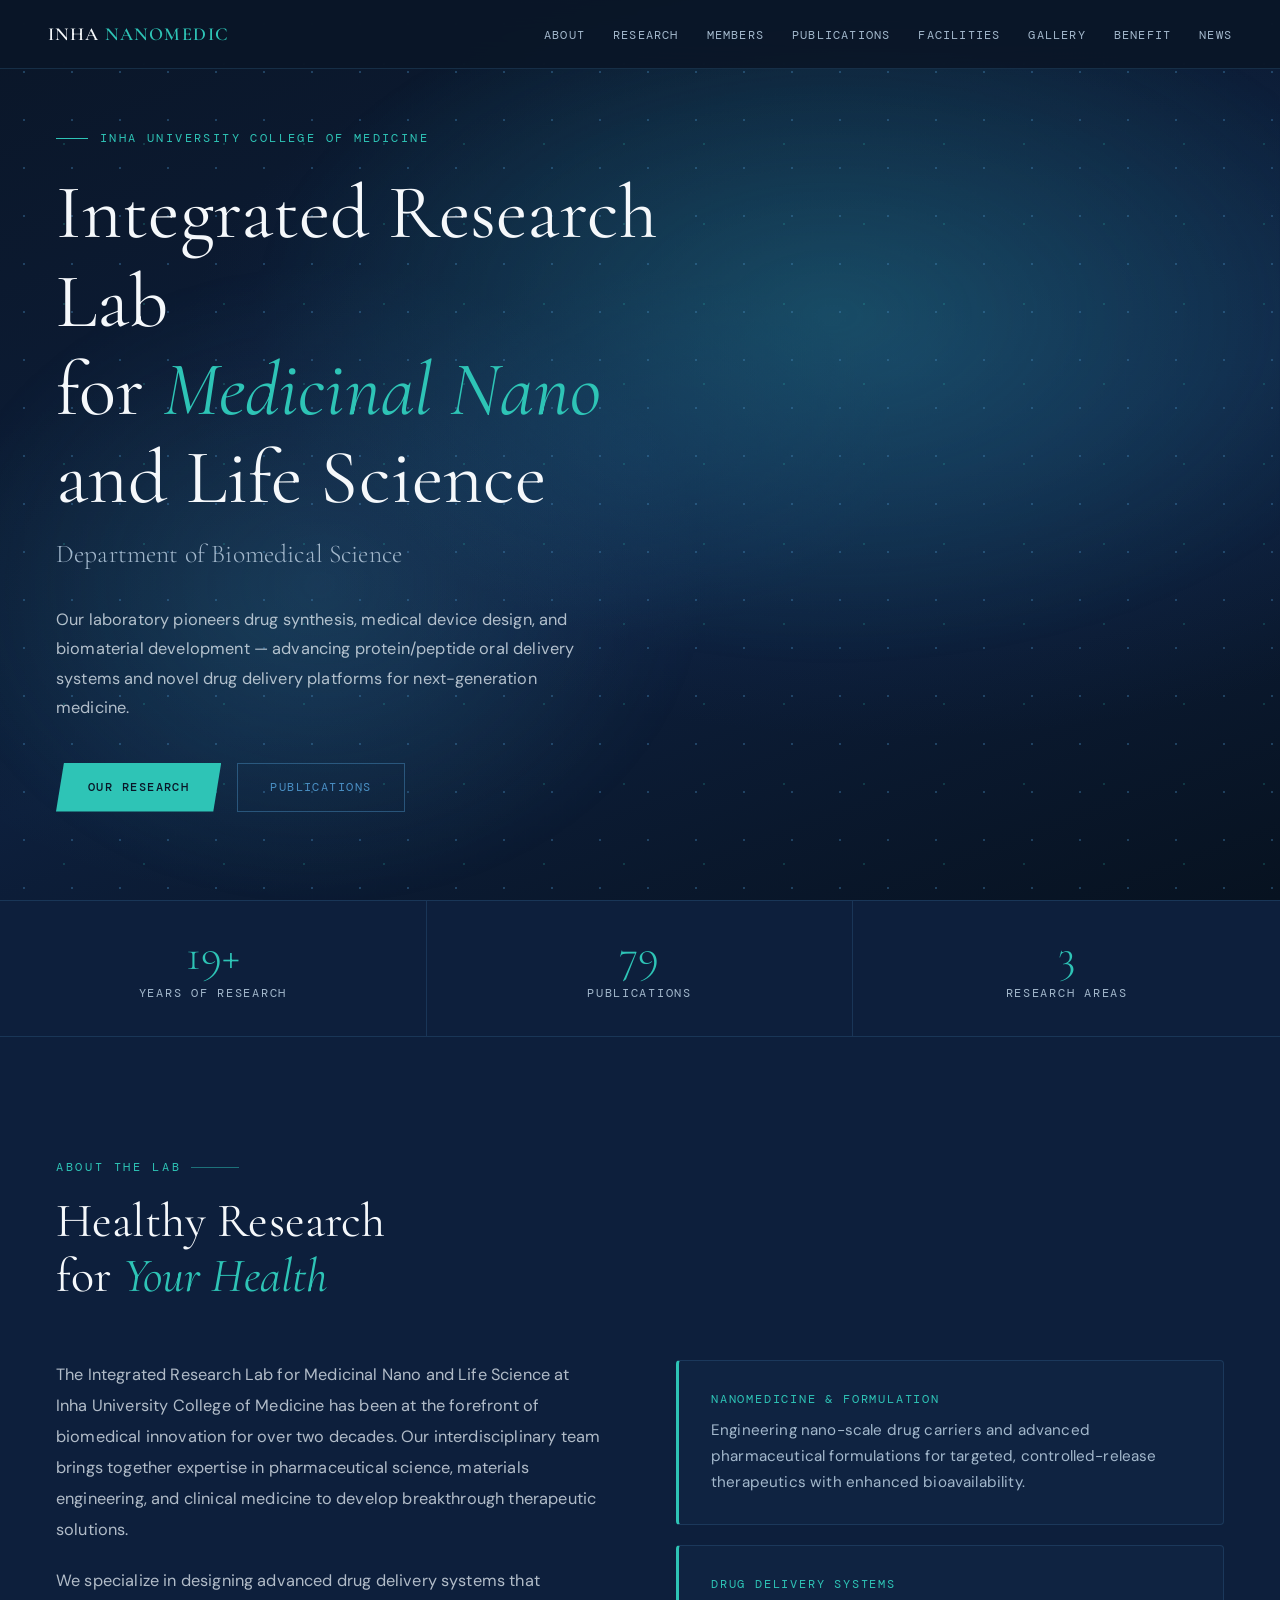
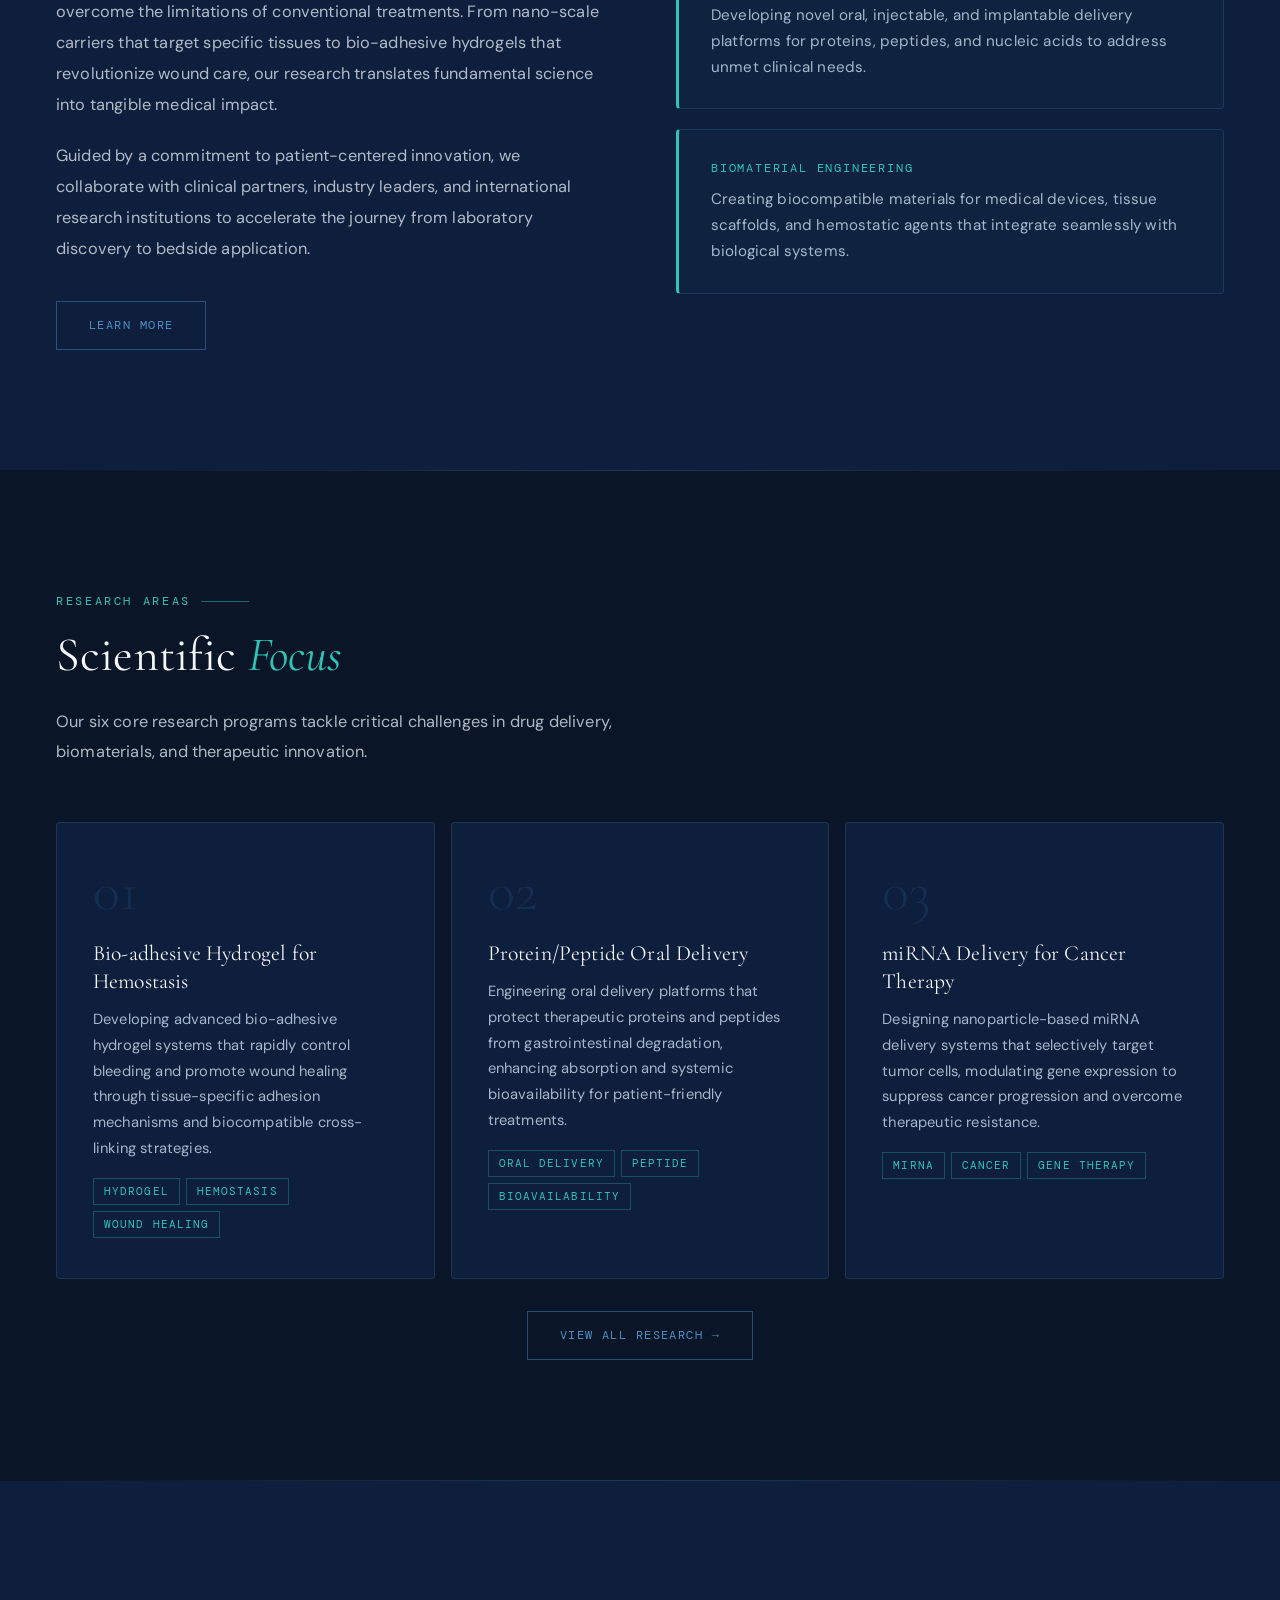
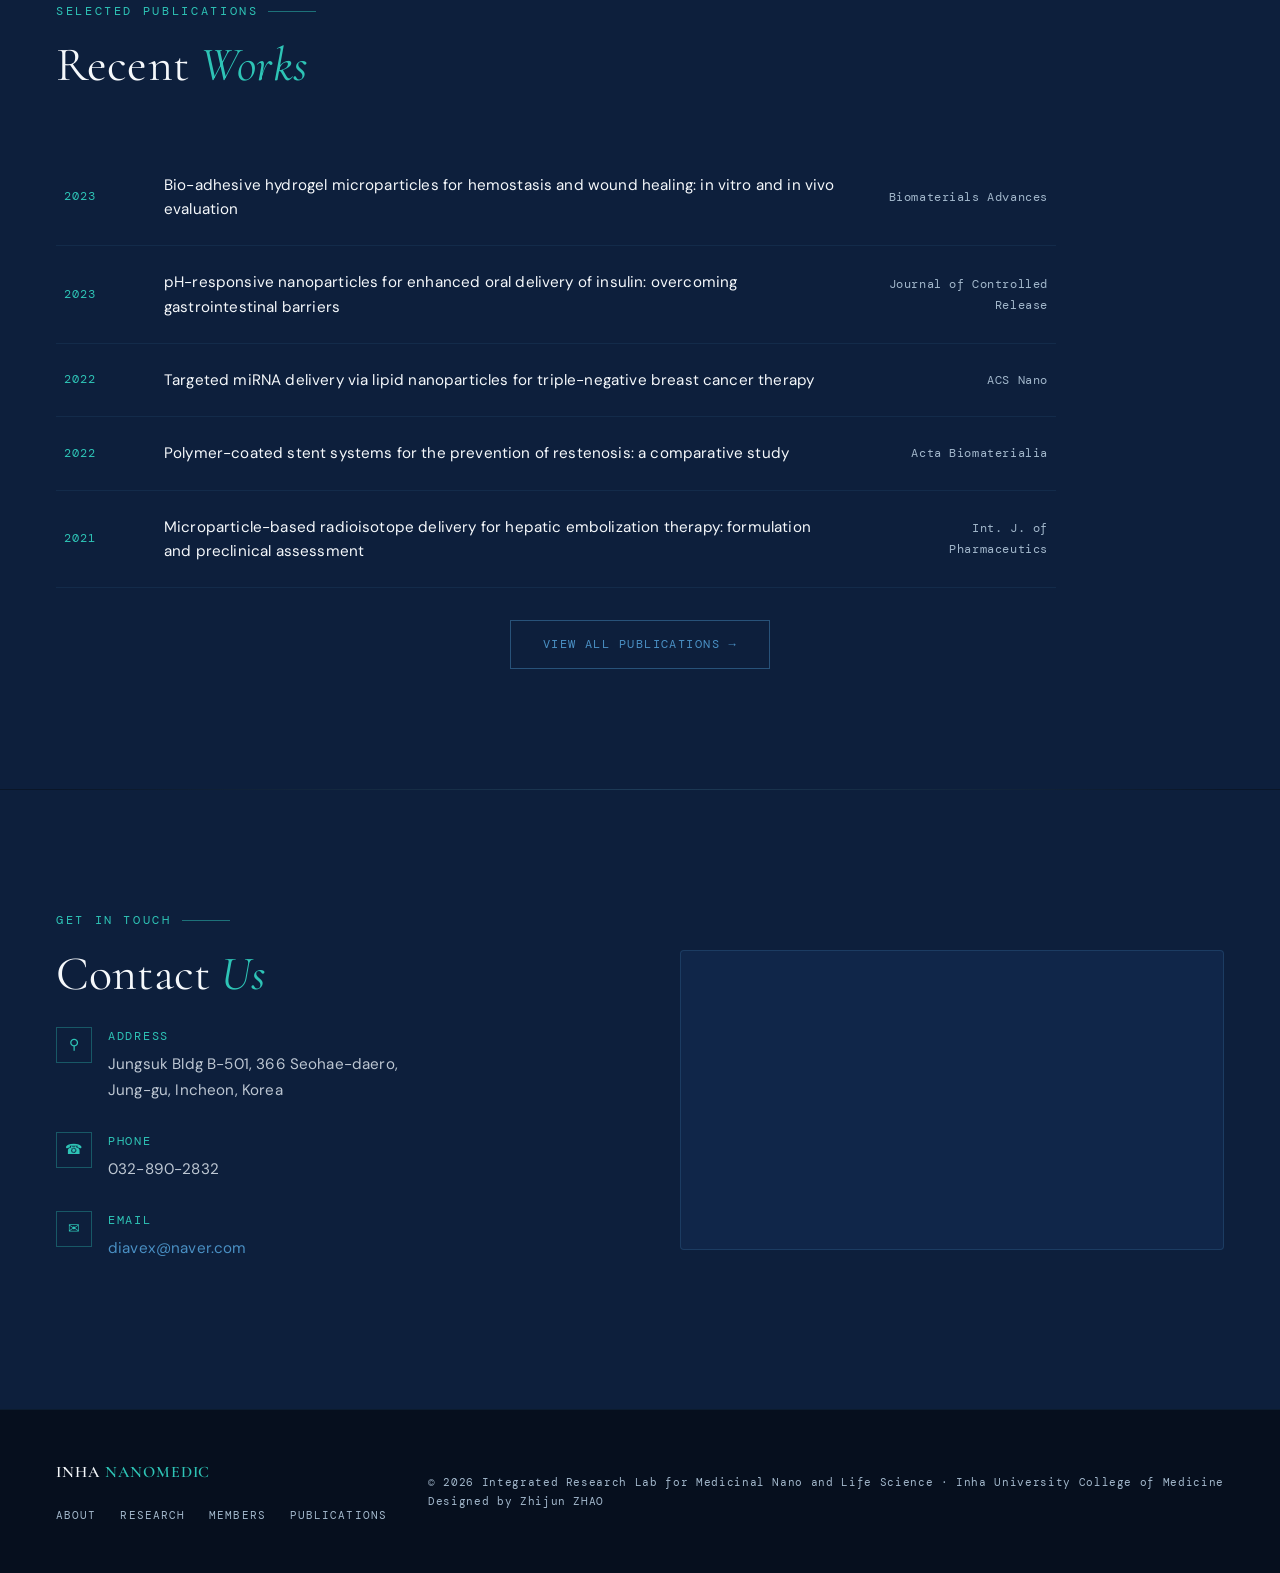
==== commit 8676ab16: "Prof Yang feedback: 3 new research topics + new photo Research page rewritten with 3 topics from Pro" ====
--- a/index.html
+++ b/index.html
@@ -62,7 +62,7 @@
       <div class="stat-label">Publications</div>
     </div>
     <div class="stat-item">
-      <div class="stat-number" data-count="6" data-suffix="">0</div>
+      <div class="stat-number" data-count="3" data-suffix="">0</div>
       <div class="stat-label">Research Areas</div>
     </div>
   </div>
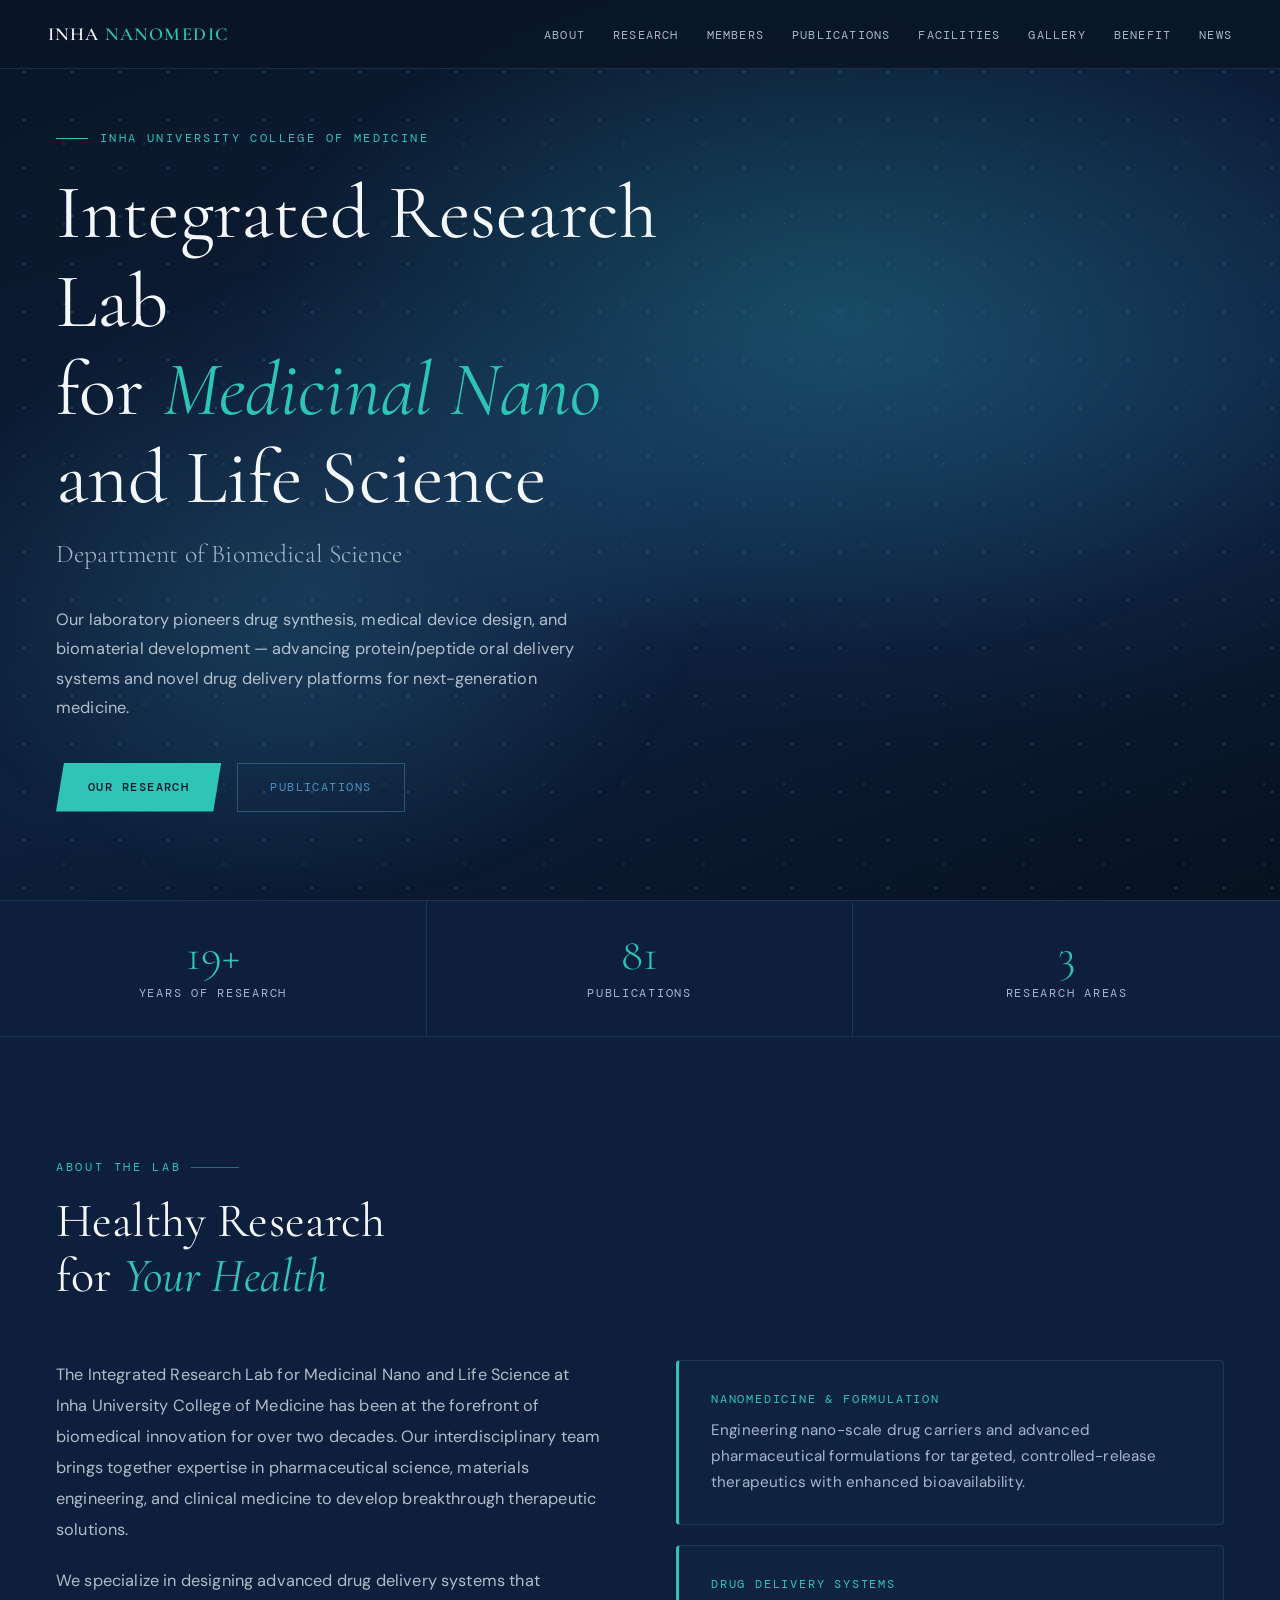
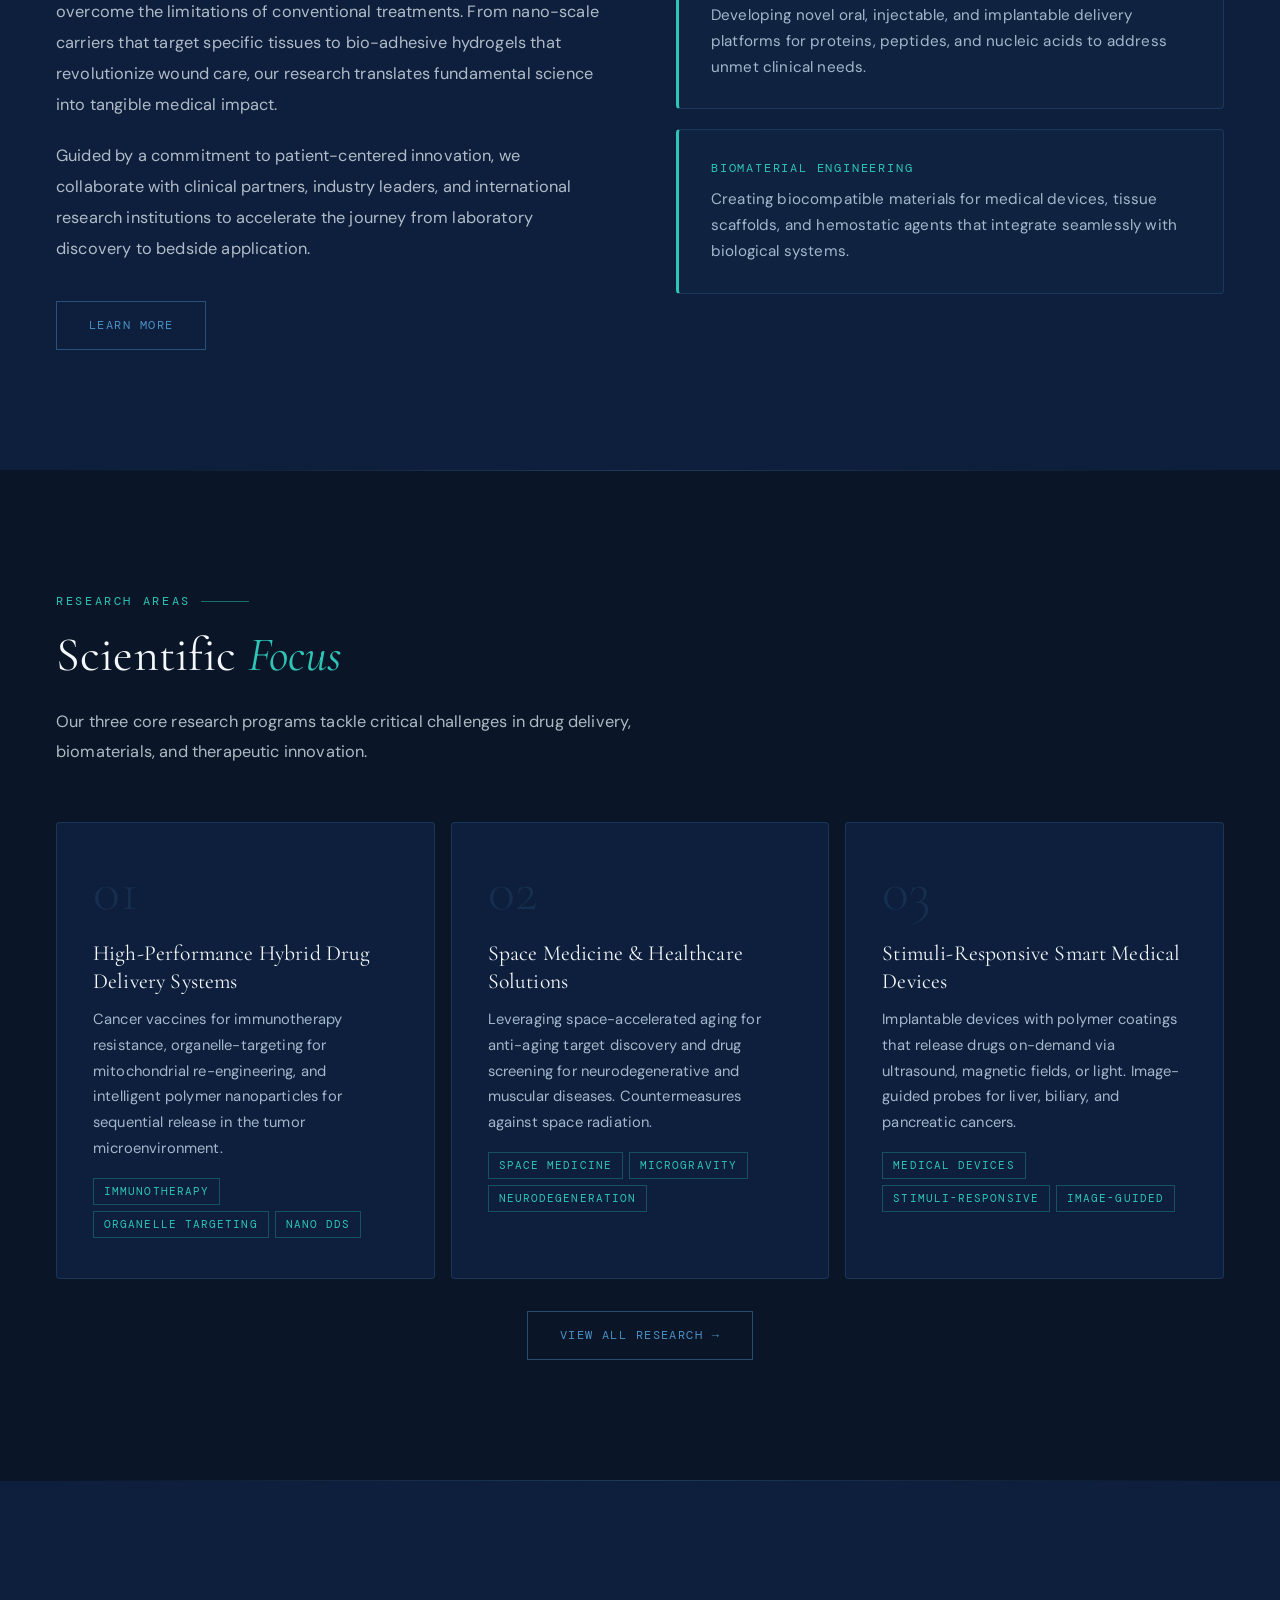
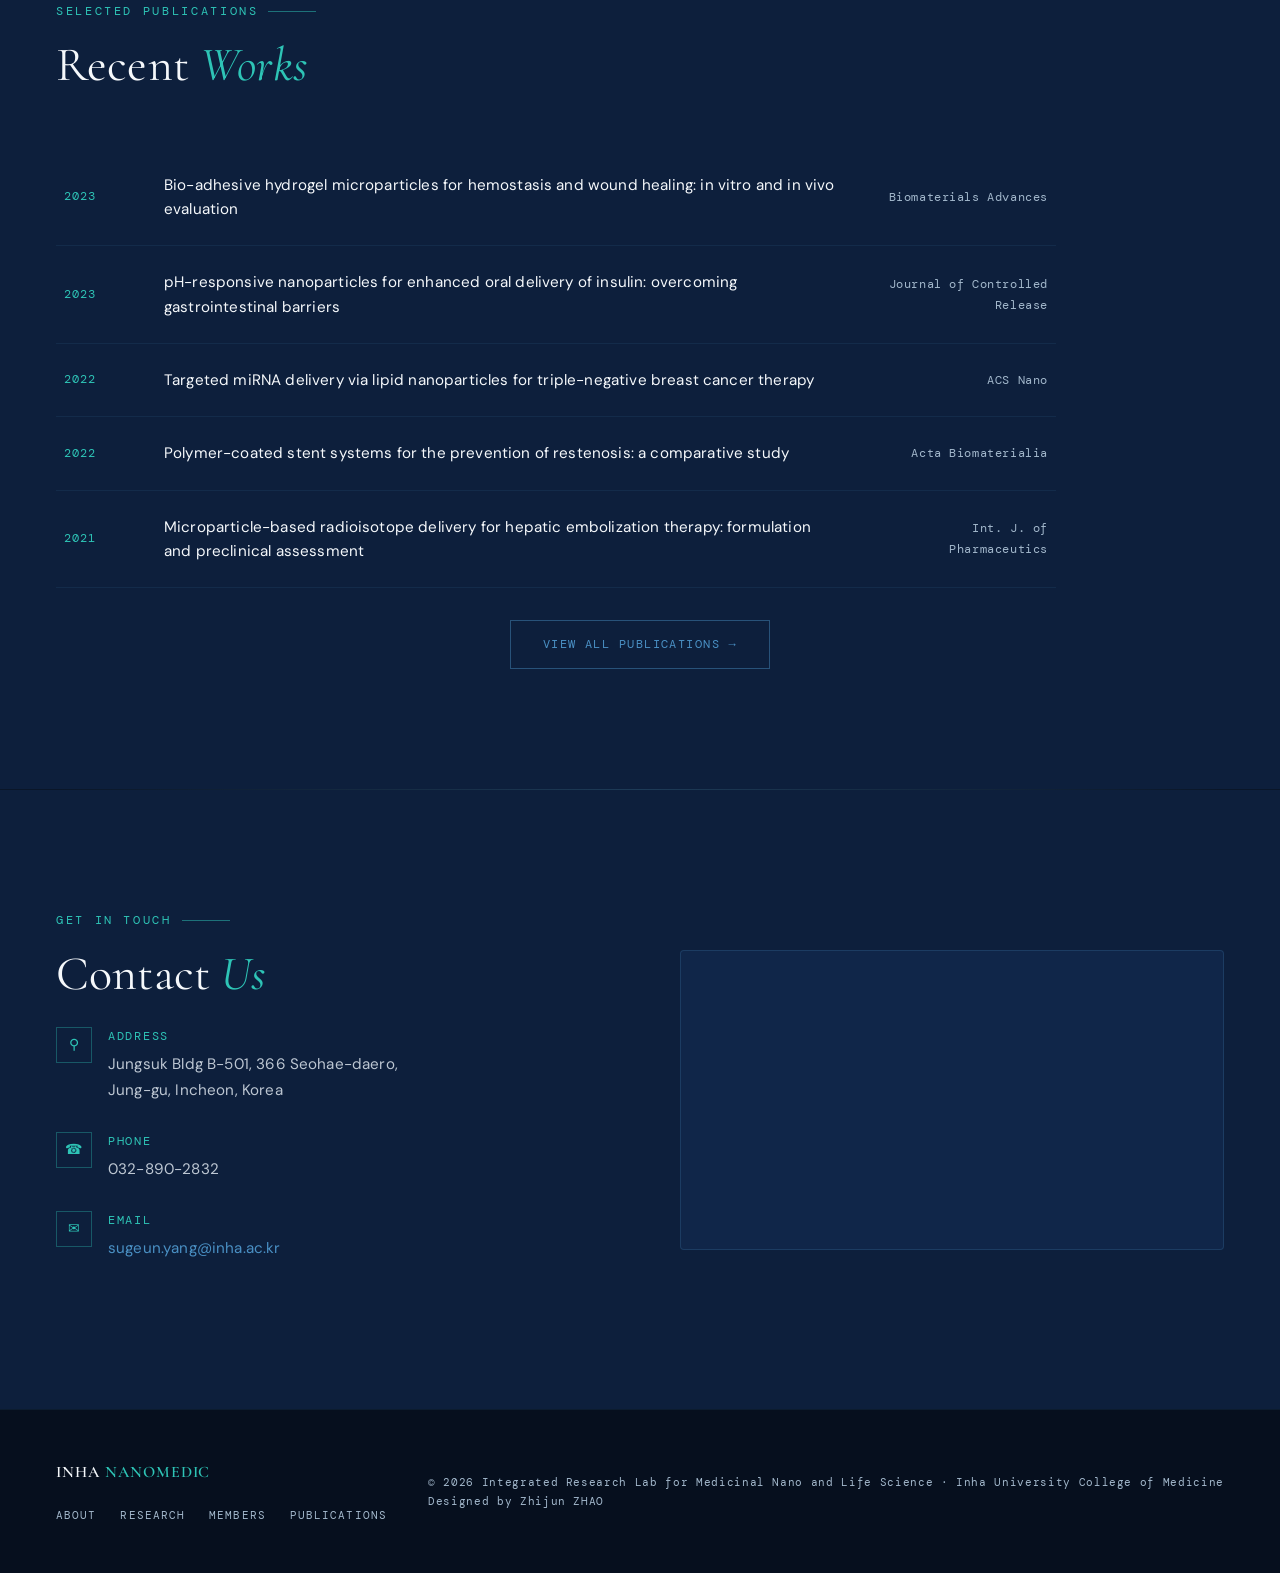
==== commit e7994ddb: "Fix 3 launch blockers: email, footer, research text 1. Homepage email: diavex@naver.com -> sugeun.ya" ====
--- a/index.html
+++ b/index.html
@@ -107,39 +107,39 @@
   <section class="research">
     <div class="section-label fade-in">Research Areas</div>
     <h2 class="section-title fade-in">Scientific <em>Focus</em></h2>
-    <p class="section-subtitle fade-in">Our six core research programs tackle critical challenges in drug delivery, biomaterials, and therapeutic innovation.</p>
+    <p class="section-subtitle fade-in">Our three core research programs tackle critical challenges in drug delivery, biomaterials, and therapeutic innovation.</p>
 
     <div class="research-grid">
       <div class="research-card fade-in">
         <div class="card-num">01</div>
-        <h3 class="card-title">Bio-adhesive Hydrogel for Hemostasis</h3>
-        <p class="card-desc">Developing advanced bio-adhesive hydrogel systems that rapidly control bleeding and promote wound healing through tissue-specific adhesion mechanisms and biocompatible cross-linking strategies.</p>
+        <h3 class="card-title">High-Performance Hybrid Drug Delivery Systems</h3>
+        <p class="card-desc">Cancer vaccines for immunotherapy resistance, organelle-targeting for mitochondrial re-engineering, and intelligent polymer nanoparticles for sequential release in the tumor microenvironment.</p>
         <div class="card-tags">
-          <span class="tag">Hydrogel</span>
-          <span class="tag">Hemostasis</span>
-          <span class="tag">Wound Healing</span>
+          <span class="tag">Immunotherapy</span>
+          <span class="tag">Organelle Targeting</span>
+          <span class="tag">Nano DDS</span>
         </div>
       </div>
 
       <div class="research-card fade-in">
         <div class="card-num">02</div>
-        <h3 class="card-title">Protein/Peptide Oral Delivery</h3>
-        <p class="card-desc">Engineering oral delivery platforms that protect therapeutic proteins and peptides from gastrointestinal degradation, enhancing absorption and systemic bioavailability for patient-friendly treatments.</p>
+        <h3 class="card-title">Space Medicine &amp; Healthcare Solutions</h3>
+        <p class="card-desc">Leveraging space-accelerated aging for anti-aging target discovery and drug screening for neurodegenerative and muscular diseases. Countermeasures against space radiation.</p>
         <div class="card-tags">
-          <span class="tag">Oral Delivery</span>
-          <span class="tag">Peptide</span>
-          <span class="tag">Bioavailability</span>
+          <span class="tag">Space Medicine</span>
+          <span class="tag">Microgravity</span>
+          <span class="tag">Neurodegeneration</span>
         </div>
       </div>
 
       <div class="research-card fade-in">
         <div class="card-num">03</div>
-        <h3 class="card-title">miRNA Delivery for Cancer Therapy</h3>
-        <p class="card-desc">Designing nanoparticle-based miRNA delivery systems that selectively target tumor cells, modulating gene expression to suppress cancer progression and overcome therapeutic resistance.</p>
+        <h3 class="card-title">Stimuli-Responsive Smart Medical Devices</h3>
+        <p class="card-desc">Implantable devices with polymer coatings that release drugs on-demand via ultrasound, magnetic fields, or light. Image-guided probes for liver, biliary, and pancreatic cancers.</p>
         <div class="card-tags">
-          <span class="tag">miRNA</span>
-          <span class="tag">Cancer</span>
-          <span class="tag">Gene Therapy</span>
+          <span class="tag">Medical Devices</span>
+          <span class="tag">Stimuli-Responsive</span>
+          <span class="tag">Image-Guided</span>
         </div>
       </div>
     </div>
@@ -225,7 +225,7 @@
         <div class="contact-icon">&#9993;</div>
         <div>
           <div class="contact-label">Email</div>
-          <div class="contact-val"><a href="mailto:diavex@naver.com" style="color: var(--accent);">diavex@naver.com</a></div>
+          <div class="contact-val"><a href="mailto:sugeun.yang@inha.ac.kr" style="color: var(--accent);">sugeun.yang@inha.ac.kr</a></div>
         </div>
       </div>
     </div>
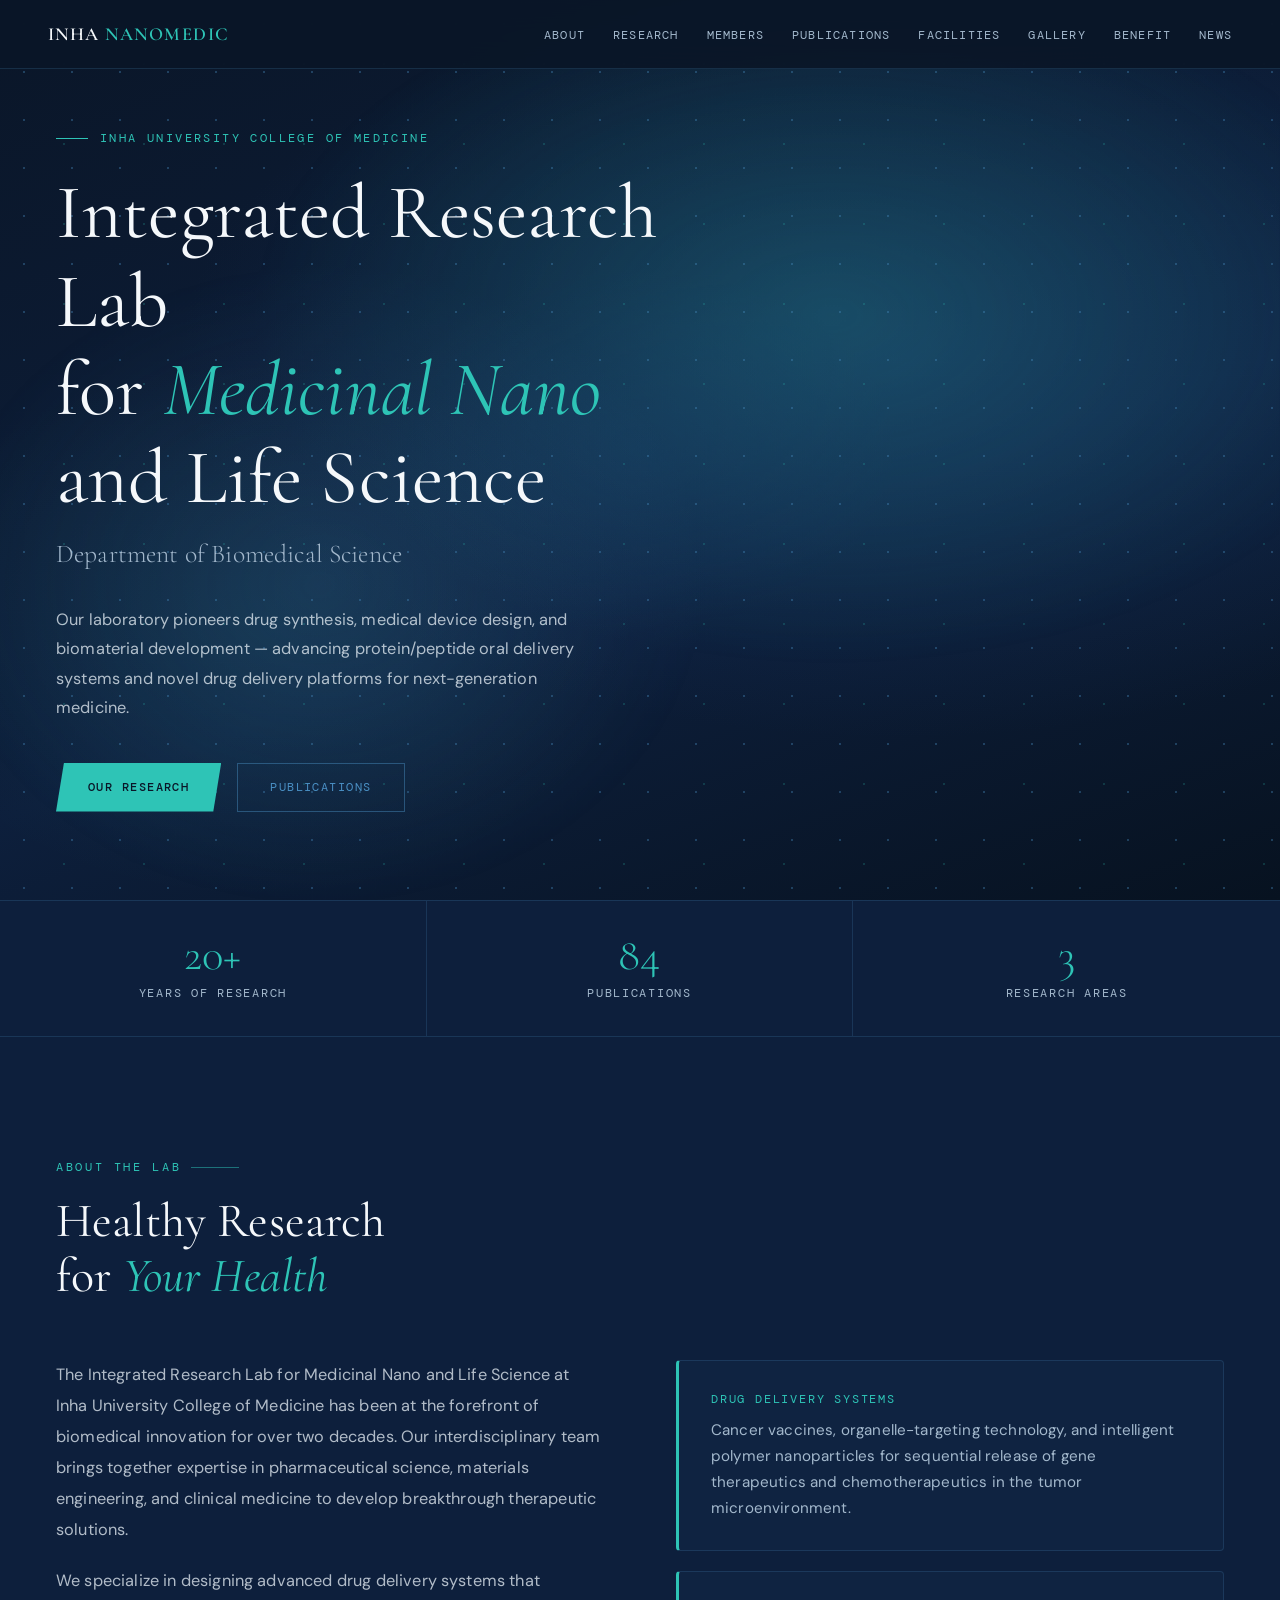
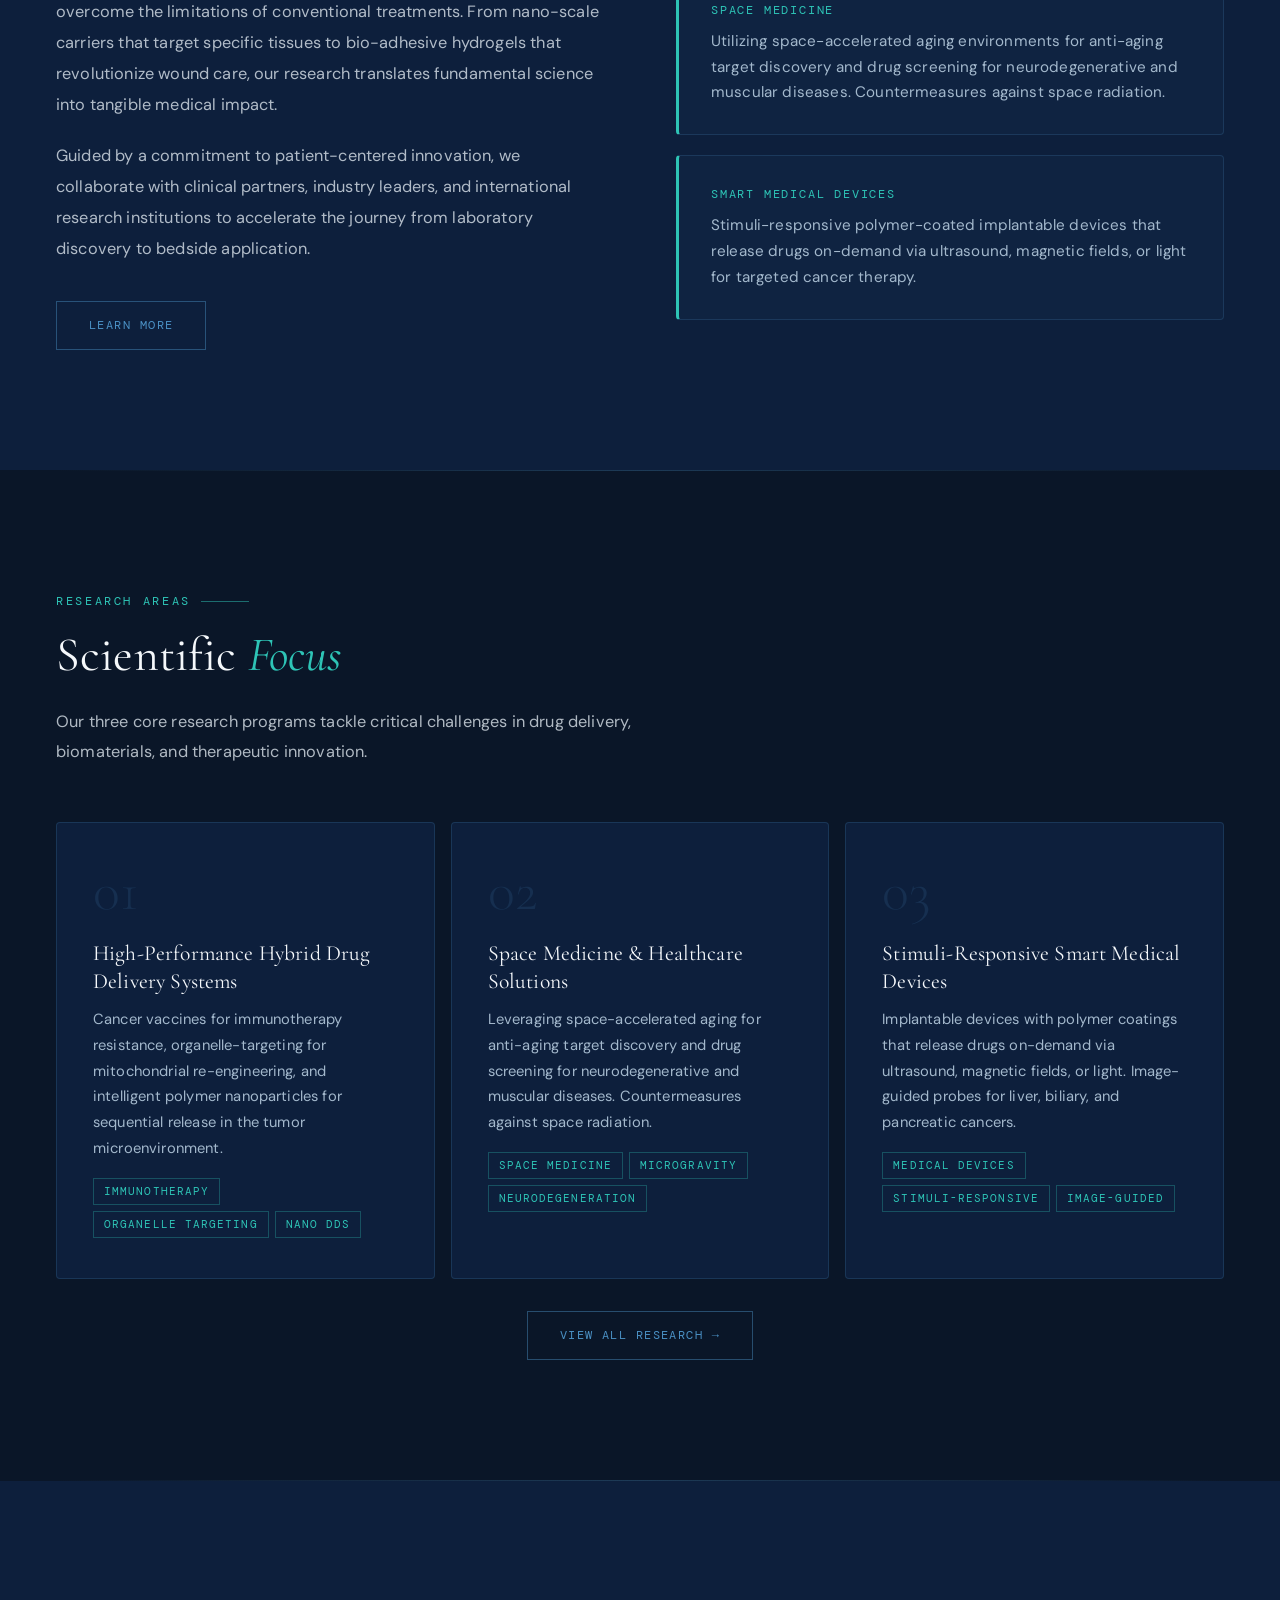
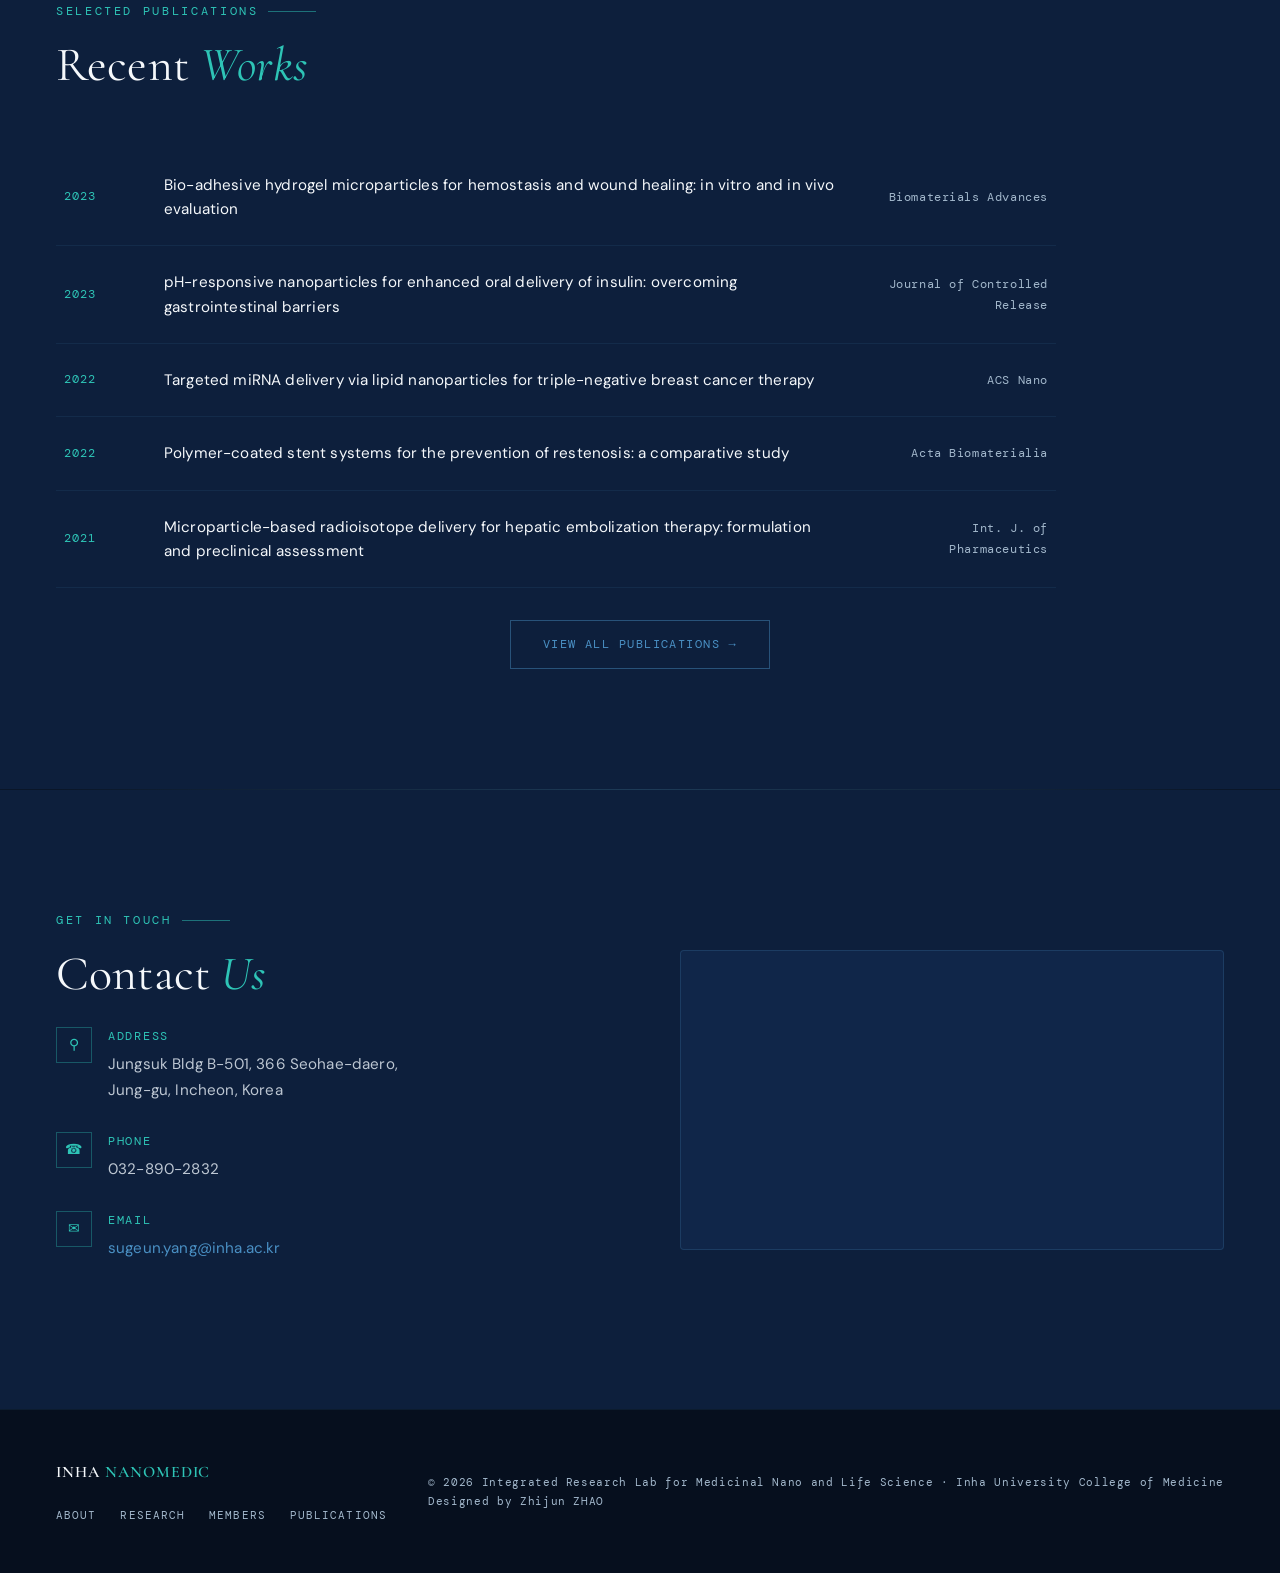
==== commit 9ba805f5: "Update 3 pillars on homepage + about to match new research topics Old: Nanomedicine & Formulation, D" ====
--- a/index.html
+++ b/index.html
@@ -84,16 +84,16 @@
 
       <div class="intro-pillars fade-in">
         <div class="pillar">
-          <div class="pillar-title">Nanomedicine &amp; Formulation</div>
-          <p>Engineering nano-scale drug carriers and advanced pharmaceutical formulations for targeted, controlled-release therapeutics with enhanced bioavailability.</p>
+          <div class="pillar-title">Drug Delivery Systems</div>
+          <p>Cancer vaccines, organelle-targeting technology, and intelligent polymer nanoparticles for sequential release of gene therapeutics and chemotherapeutics in the tumor microenvironment.</p>
         </div>
         <div class="pillar">
-          <div class="pillar-title">Drug Delivery Systems</div>
-          <p>Developing novel oral, injectable, and implantable delivery platforms for proteins, peptides, and nucleic acids to address unmet clinical needs.</p>
+          <div class="pillar-title">Space Medicine</div>
+          <p>Utilizing space-accelerated aging environments for anti-aging target discovery and drug screening for neurodegenerative and muscular diseases. Countermeasures against space radiation.</p>
         </div>
         <div class="pillar">
-          <div class="pillar-title">Biomaterial Engineering</div>
-          <p>Creating biocompatible materials for medical devices, tissue scaffolds, and hemostatic agents that integrate seamlessly with biological systems.</p>
+          <div class="pillar-title">Smart Medical Devices</div>
+          <p>Stimuli-responsive polymer-coated implantable devices that release drugs on-demand via ultrasound, magnetic fields, or light for targeted cancer therapy.</p>
         </div>
       </div>
     </div>
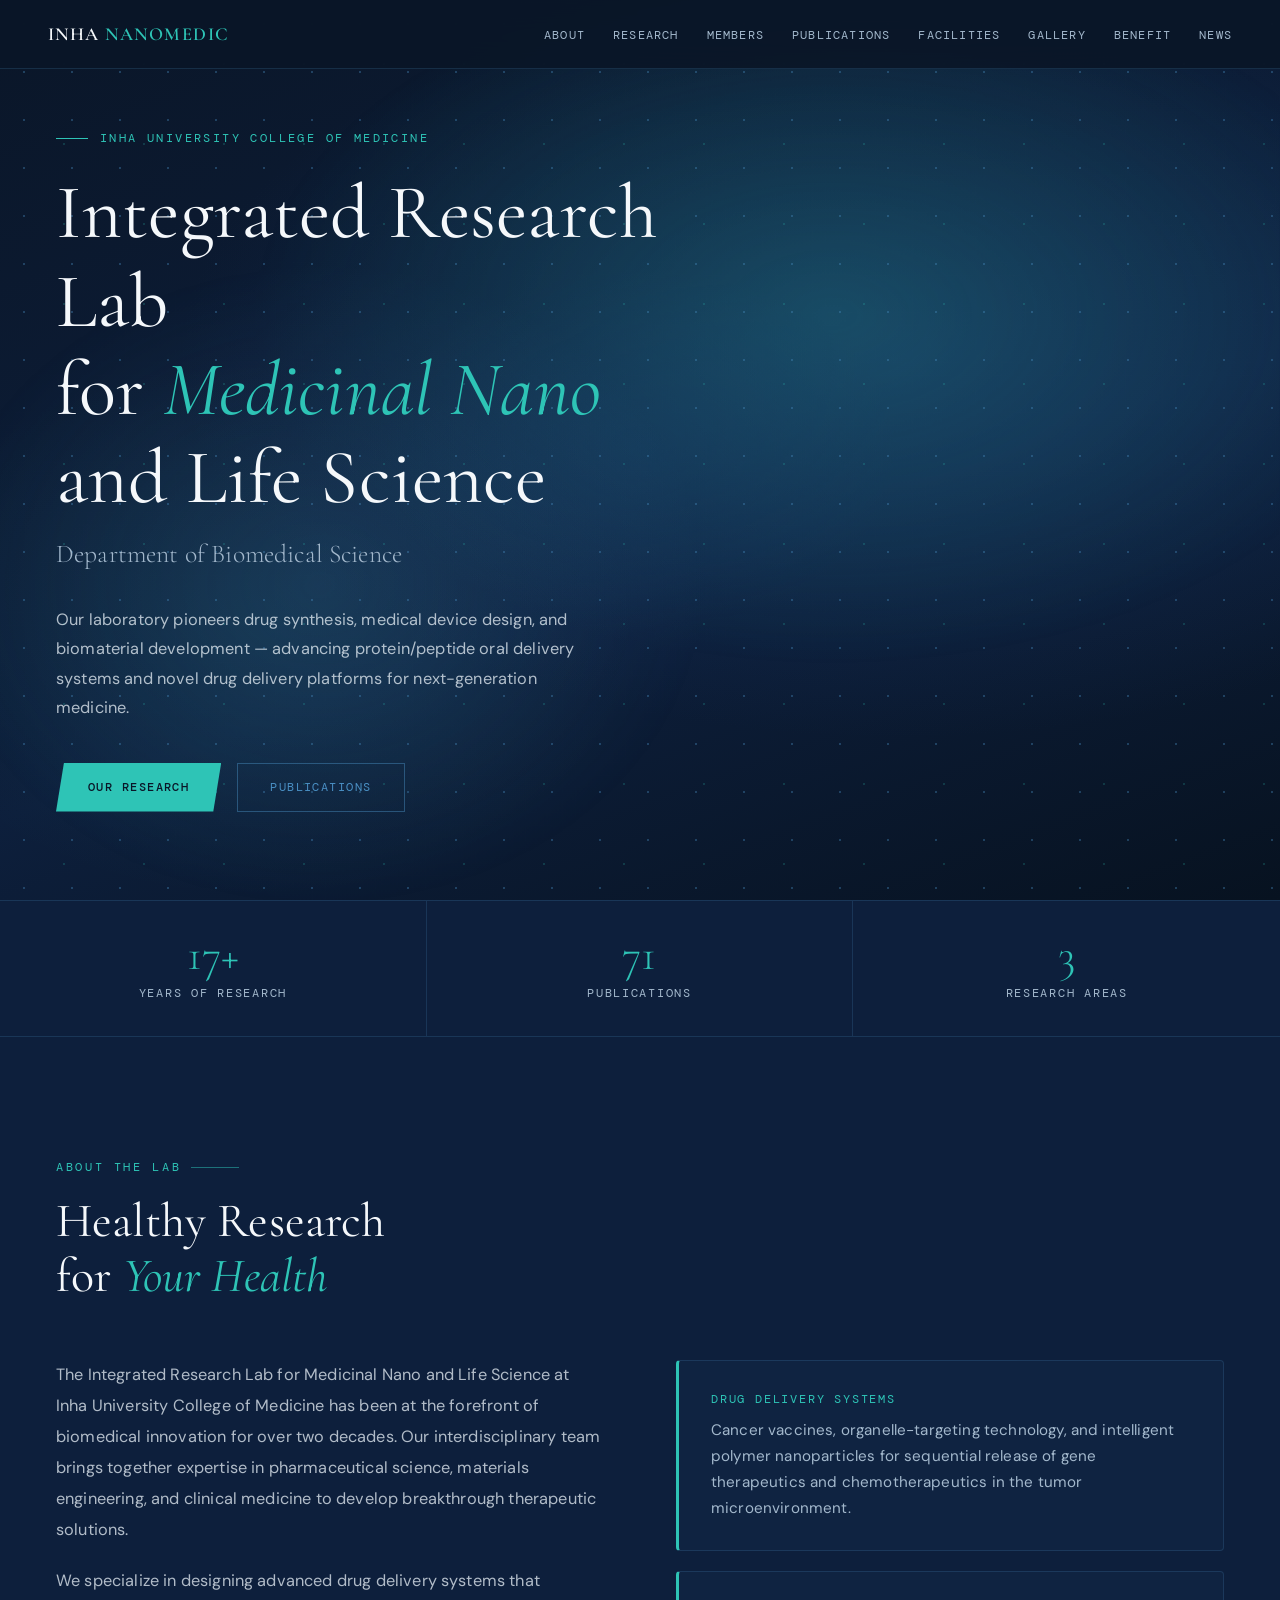
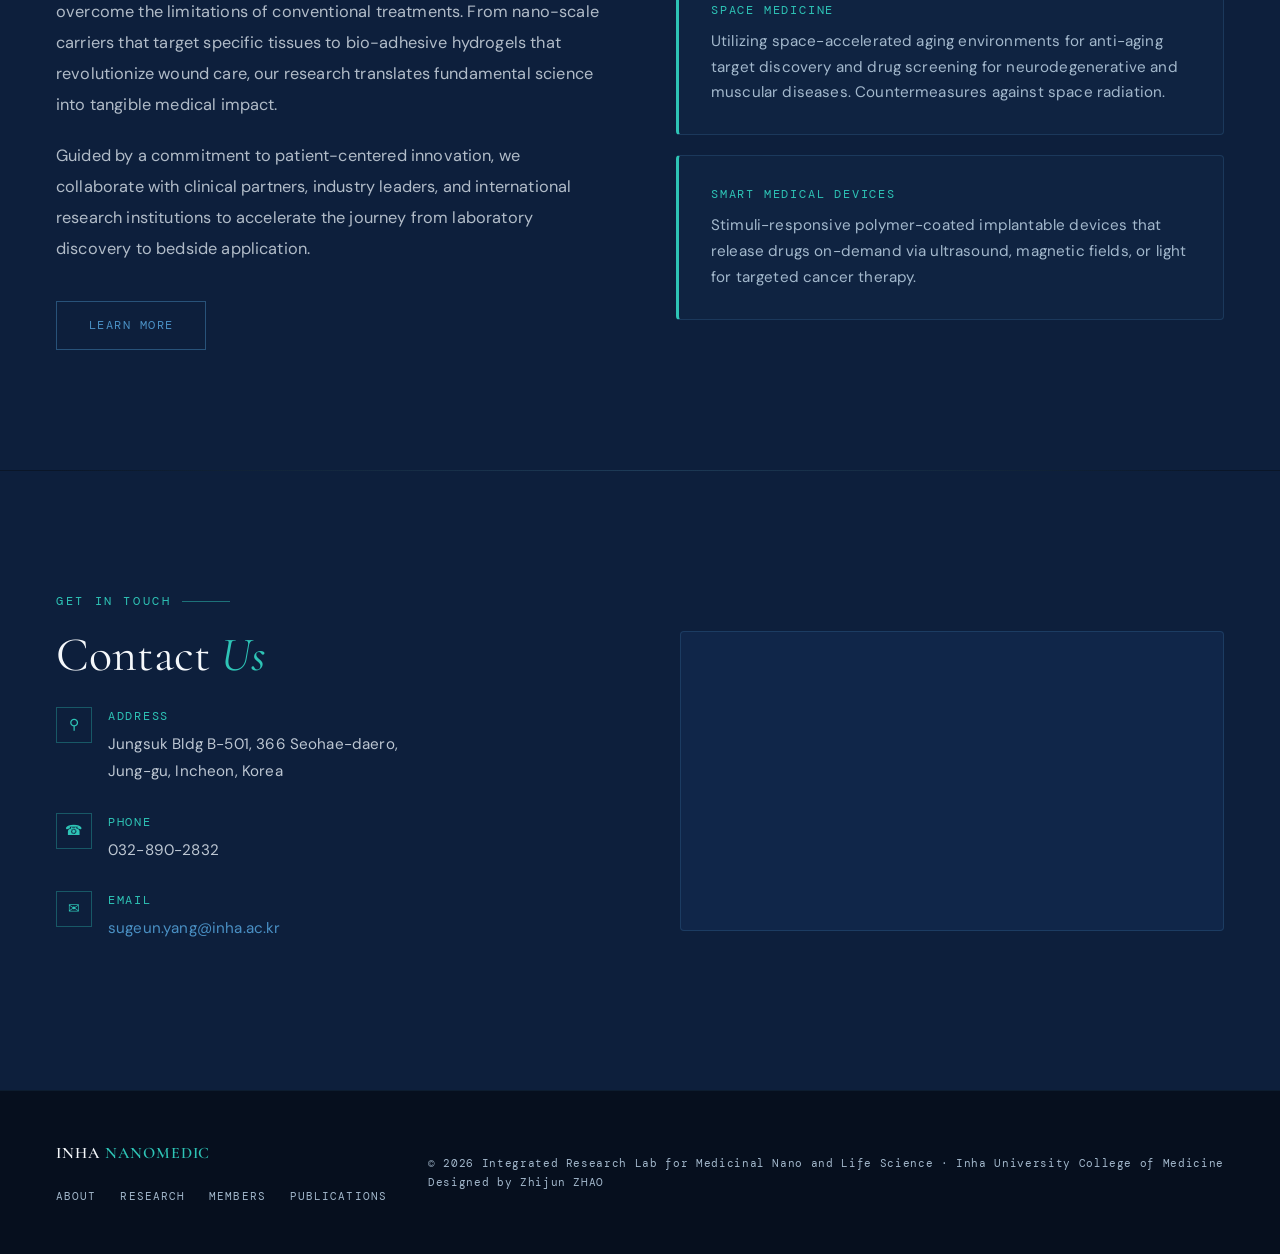
==== commit 05024c42: "Apply Prof Yang feedback from 260411 notebook homepage (index.html): - Remove "Scientific Focus" res" ====
--- a/index.html
+++ b/index.html
@@ -102,102 +102,6 @@
   <div class="divider"></div>
 
   <!-- ════════════════════════════════════════════════════════
-       RESEARCH PREVIEW
-       ════════════════════════════════════════════════════════ -->
-  <section class="research">
-    <div class="section-label fade-in">Research Areas</div>
-    <h2 class="section-title fade-in">Scientific <em>Focus</em></h2>
-    <p class="section-subtitle fade-in">Our three core research programs tackle critical challenges in drug delivery, biomaterials, and therapeutic innovation.</p>
-
-    <div class="research-grid">
-      <div class="research-card fade-in">
-        <div class="card-num">01</div>
-        <h3 class="card-title">High-Performance Hybrid Drug Delivery Systems</h3>
-        <p class="card-desc">Cancer vaccines for immunotherapy resistance, organelle-targeting for mitochondrial re-engineering, and intelligent polymer nanoparticles for sequential release in the tumor microenvironment.</p>
-        <div class="card-tags">
-          <span class="tag">Immunotherapy</span>
-          <span class="tag">Organelle Targeting</span>
-          <span class="tag">Nano DDS</span>
-        </div>
-      </div>
-
-      <div class="research-card fade-in">
-        <div class="card-num">02</div>
-        <h3 class="card-title">Space Medicine &amp; Healthcare Solutions</h3>
-        <p class="card-desc">Leveraging space-accelerated aging for anti-aging target discovery and drug screening for neurodegenerative and muscular diseases. Countermeasures against space radiation.</p>
-        <div class="card-tags">
-          <span class="tag">Space Medicine</span>
-          <span class="tag">Microgravity</span>
-          <span class="tag">Neurodegeneration</span>
-        </div>
-      </div>
-
-      <div class="research-card fade-in">
-        <div class="card-num">03</div>
-        <h3 class="card-title">Stimuli-Responsive Smart Medical Devices</h3>
-        <p class="card-desc">Implantable devices with polymer coatings that release drugs on-demand via ultrasound, magnetic fields, or light. Image-guided probes for liver, biliary, and pancreatic cancers.</p>
-        <div class="card-tags">
-          <span class="tag">Medical Devices</span>
-          <span class="tag">Stimuli-Responsive</span>
-          <span class="tag">Image-Guided</span>
-        </div>
-      </div>
-    </div>
-
-    <div class="pub-more fade-in">
-      <a href="research.html" class="btn-outline">View All Research &rarr;</a>
-    </div>
-  </section>
-
-  <div class="divider"></div>
-
-  <!-- ════════════════════════════════════════════════════════
-       PUBLICATIONS PREVIEW
-       ════════════════════════════════════════════════════════ -->
-  <section class="publications">
-    <div class="section-label fade-in">Selected Publications</div>
-    <h2 class="section-title fade-in">Recent <em>Works</em></h2>
-
-    <div class="pub-list">
-      <div class="pub-item fade-in">
-        <div class="pub-year">2023</div>
-        <div class="pub-title">Bio-adhesive hydrogel microparticles for hemostasis and wound healing: in vitro and in vivo evaluation</div>
-        <div class="pub-journal">Biomaterials Advances</div>
-      </div>
-
-      <div class="pub-item fade-in">
-        <div class="pub-year">2023</div>
-        <div class="pub-title">pH-responsive nanoparticles for enhanced oral delivery of insulin: overcoming gastrointestinal barriers</div>
-        <div class="pub-journal">Journal of Controlled Release</div>
-      </div>
-
-      <div class="pub-item fade-in">
-        <div class="pub-year">2022</div>
-        <div class="pub-title">Targeted miRNA delivery via lipid nanoparticles for triple-negative breast cancer therapy</div>
-        <div class="pub-journal">ACS Nano</div>
-      </div>
-
-      <div class="pub-item fade-in">
-        <div class="pub-year">2022</div>
-        <div class="pub-title">Polymer-coated stent systems for the prevention of restenosis: a comparative study</div>
-        <div class="pub-journal">Acta Biomaterialia</div>
-      </div>
-
-      <div class="pub-item fade-in">
-        <div class="pub-year">2021</div>
-        <div class="pub-title">Microparticle-based radioisotope delivery for hepatic embolization therapy: formulation and preclinical assessment</div>
-        <div class="pub-journal">Int. J. of Pharmaceutics</div>
-      </div>
-    </div>
-
-    <div class="pub-more fade-in">
-      <a href="publication-patent.html" class="btn-outline">View All Publications &rarr;</a>
-    </div>
-  </section>
-
-  <div class="divider"></div>
-
-  <!-- ════════════════════════════════════════════════════════
        CONTACT
        ════════════════════════════════════════════════════════ -->
   <section class="contact">
--- a/css/style.css
+++ b/css/style.css
@@ -338,23 +338,63 @@
 /* ── RESEARCH CARDS ── */
 .research { background: var(--navy); }
 .research-grid {
-  display: grid; grid-template-columns: repeat(3, 1fr); gap: 16px;
+  display: grid; grid-template-columns: repeat(2, 1fr); gap: 20px;
   margin-top: 56px;
   max-width: 1200px;
 }
 .research-card {
   background: var(--deep);
-  padding: 40px 36px;
+  padding: 0;
   position: relative; overflow: hidden;
   cursor: default;
   border: 1px solid var(--border);
   border-radius: 4px;
-}
+  display: flex;
+  flex-direction: column;
+}
+.research-card:last-child {
+  grid-column: 1 / -1;
+  max-width: 600px;
+}
+
+/* Research card image — full-bleed with fade */
+.card-img {
+  width: 100%;
+  aspect-ratio: 16 / 9;
+  object-fit: cover;
+  display: block;
+  border-radius: 4px 4px 0 0;
+}
+/* Gradient overlay to dissolve black image edge into card bg */
+.card-img + .card-num::before {
+  content: '';
+  display: block;
+  height: 40px;
+  margin-top: -40px;
+  margin-bottom: 20px;
+  margin-left: -36px;
+  margin-right: -36px;
+  background: linear-gradient(to bottom, transparent, var(--deep));
+  pointer-events: none;
+}
+
 .card-num {
   font-family: 'Cormorant Garamond', serif; font-size: 3.5rem;
-  font-weight: 300; color: rgba(74,144,196,0.15);
+  font-weight: 300; color: rgba(74,144,196,0.2);
   line-height: 1; margin-bottom: 20px;
-}
+  position: absolute;
+  top: 140px; left: 20px; z-index: 3;
+  text-shadow: 0 2px 12px rgba(0,0,0,0.5);
+}
+
+/* Card text content gets padding */
+.card-title,
+.card-desc,
+.card-tags {
+  padding-left: 36px;
+  padding-right: 36px;
+}
+.card-tags { padding-bottom: 40px; }
 .card-title {
   font-family: 'Cormorant Garamond', serif; font-size: 1.35rem;
   font-weight: 400; margin-bottom: 12px; line-height: 1.3;
@@ -456,6 +496,97 @@
   word-break: break-all;
 }
 
+/* ── Graduate students grid — 3-col variant for featured card ── */
+.members-grid--grad { grid-template-columns: repeat(3, 1fr); }
+
+/* ── Featured member card — horizontal photo + content layout ── */
+.member-card--feature {
+  grid-column: 1 / -1;
+  display: grid;
+  grid-template-columns: 200px 1fr;
+  gap: 48px;
+  padding: 44px 48px;
+  text-align: left;
+  align-items: start;
+}
+.member-card--feature .member-photo {
+  width: 180px; height: 180px;
+  border-radius: 50%;
+  margin: 0;
+}
+.member-feature-body {
+  min-width: 0;
+}
+.member-card--feature .member-name,
+.member-card--feature .member-name-kr,
+.member-card--feature .member-role {
+  text-align: left;
+}
+.member-card--feature .member-name {
+  font-size: 1.6rem;
+  margin-bottom: 2px;
+}
+.member-card--feature .member-name-kr {
+  margin-bottom: 12px;
+}
+.member-card--feature .member-role {
+  margin-bottom: 18px;
+}
+.member-feature-label {
+  display: inline-block;
+  font-family: 'DM Mono', monospace;
+  font-size: 0.68rem;
+  letter-spacing: 0.18em;
+  text-transform: uppercase;
+  color: var(--teal);
+  padding-bottom: 10px;
+  border-bottom: 1px solid rgba(46,196,182,0.3);
+  margin: 4px 0 18px;
+}
+.member-feature-list {
+  margin: 0;
+  padding-left: 18px;
+  color: var(--muted);
+  font-size: 0.86rem;
+  line-height: 1.62;
+  column-count: 2;
+  column-gap: 40px;
+}
+.member-feature-list li {
+  margin-bottom: 10px;
+  break-inside: avoid;
+}
+
+/* Responsive — tablet: collapse to stacked photo + content, 2-col for others */
+@media (max-width: 1024px) {
+  .members-grid--grad { grid-template-columns: repeat(2, 1fr); }
+  .member-card--feature {
+    grid-template-columns: 1fr;
+    gap: 28px;
+    padding: 40px 32px;
+    text-align: center;
+  }
+  .member-card--feature .member-photo { margin: 0 auto; }
+  .member-card--feature .member-name,
+  .member-card--feature .member-name-kr,
+  .member-card--feature .member-role {
+    text-align: center;
+  }
+  .member-feature-label {
+    display: inline-block;
+  }
+  .member-feature-list {
+    column-count: 1;
+    text-align: left;
+    max-width: 560px;
+    margin: 0 auto;
+  }
+}
+@media (max-width: 768px) {
+  .members-grid--grad { grid-template-columns: 1fr; }
+  .member-card--feature { padding: 32px 24px; }
+}
+
 
 /* Category headings for member sections */
 .member-category {
@@ -498,7 +629,7 @@
 
 /* gallery classes removed — page uses "Coming soon" */
 
-/* ── FACILITIES ── */
+/* ── FACILITIES (legacy — kept for fallback) ── */
 .facility-grid {
   display: grid; grid-template-columns: repeat(2, 1fr); gap: 24px;
   margin-top: 56px;
@@ -518,6 +649,189 @@
 }
 .facility-icon {
   font-size: 1.6rem; margin-bottom: 12px;
+}
+
+/* ══════════════════════════════════════════════════
+   FACILITIES CATALOG — industrial/editorial layout
+   Stripped to equipment name + description only
+   (no specimen tags, no brand labels).
+   ══════════════════════════════════════════════════ */
+.facilities-catalog {
+  background: var(--deep);
+  padding: 120px 56px;
+  max-width: 100%;
+}
+
+/* Category heading */
+.fac-category {
+  display: flex;
+  align-items: flex-start;
+  gap: 36px;
+  margin: 96px auto 40px;
+  max-width: 1280px;
+  position: relative;
+}
+.fac-category:first-of-type { margin-top: 0; }
+
+.fac-category-label {
+  font-family: 'Cormorant Garamond', serif;
+  font-size: 6rem;
+  font-weight: 300;
+  font-style: italic;
+  line-height: 0.9;
+  color: transparent;
+  -webkit-text-stroke: 1px rgba(46,196,182,0.55);
+  letter-spacing: -0.02em;
+  flex: 0 0 auto;
+  min-width: 100px;
+  text-align: center;
+  user-select: none;
+}
+
+.fac-category-title {
+  flex: 1;
+  padding-top: 20px;
+  border-top: 1px solid rgba(74,144,196,0.25);
+  padding-left: 0;
+}
+.fac-cat-mono {
+  font-family: 'DM Mono', monospace;
+  font-size: 0.72rem;
+  letter-spacing: 0.2em;
+  text-transform: uppercase;
+  color: var(--teal);
+  margin-bottom: 8px;
+}
+.fac-category-title h2 {
+  font-family: 'Cormorant Garamond', serif;
+  font-size: clamp(1.8rem, 3.5vw, 2.6rem);
+  font-weight: 400;
+  line-height: 1.1;
+  color: var(--white);
+  margin: 0;
+}
+.fac-category-title h2 em {
+  font-style: italic;
+  color: var(--teal);
+}
+
+/* Grid of equipment items */
+.fac-grid {
+  display: grid;
+  grid-template-columns: repeat(3, 1fr);
+  gap: 2px;
+  max-width: 1280px;
+  margin: 0 auto 40px;
+  background: rgba(74,144,196,0.15);
+  border: 1px solid rgba(74,144,196,0.15);
+}
+
+/* Individual equipment card */
+.fac-item {
+  background: var(--navy);
+  margin: 0;
+  display: flex;
+  flex-direction: column;
+  position: relative;
+  overflow: hidden;
+  transition: background 0.3s;
+}
+.fac-item:hover {
+  background: #0c1a30;
+}
+
+/* Photo frame */
+.fac-photo {
+  position: relative;
+  width: 100%;
+  aspect-ratio: 4 / 3;
+  background: #000;
+  overflow: hidden;
+  border-bottom: 1px solid rgba(74,144,196,0.15);
+}
+.fac-photo img {
+  width: 100%;
+  height: 100%;
+  object-fit: cover;
+  filter: saturate(0.92) brightness(0.92);
+  transition: transform 0.6s ease, filter 0.4s ease;
+}
+.fac-item:hover .fac-photo img {
+  transform: scale(1.04);
+  filter: saturate(1.05) brightness(1);
+}
+
+/* Caption */
+.fac-item figcaption {
+  padding: 24px 24px 28px;
+  display: flex;
+  flex-direction: column;
+  gap: 6px;
+  flex: 1;
+}
+.fac-name {
+  font-family: 'Cormorant Garamond', serif;
+  font-size: 1.4rem;
+  font-weight: 400;
+  color: var(--white);
+  line-height: 1.25;
+  margin: 0 0 8px;
+}
+.fac-desc {
+  font-size: 0.85rem;
+  line-height: 1.65;
+  color: var(--muted);
+  margin: 0;
+}
+
+/* Subtle teal accent line on hover */
+.fac-item::after {
+  content: '';
+  position: absolute;
+  top: 0; left: 0;
+  width: 100%;
+  height: 2px;
+  background: linear-gradient(90deg, var(--teal), var(--accent));
+  transform: scaleX(0);
+  transform-origin: left;
+  transition: transform 0.4s ease;
+  z-index: 3;
+}
+.fac-item:hover::after {
+  transform: scaleX(1);
+}
+
+/* Responsive — tablet */
+@media (max-width: 1024px) {
+  .facilities-catalog { padding: 80px 40px; }
+  .fac-grid { grid-template-columns: repeat(2, 1fr); }
+  .fac-category-label { font-size: 5rem; min-width: 80px; }
+  .fac-category { gap: 24px; margin: 72px auto 32px; }
+}
+
+/* Responsive — mobile */
+@media (max-width: 768px) {
+  .facilities-catalog { padding: 60px 20px; }
+  .fac-grid { grid-template-columns: 1fr; }
+  .fac-category {
+    gap: 16px;
+    margin: 56px auto 28px;
+    flex-direction: row;
+    align-items: flex-start;
+  }
+  .fac-category-label {
+    font-size: 3.6rem;
+    min-width: 60px;
+  }
+  .fac-category-title { padding-top: 14px; }
+  .fac-cat-mono { font-size: 0.68rem; }
+  .fac-category-title h2 { font-size: 1.6rem; }
+  .fac-name { font-size: 1.25rem; }
+  .fac-item figcaption { padding: 20px 20px 24px; }
+}
+@media (max-width: 480px) {
+  .facilities-catalog { padding: 48px 16px; }
+  .fac-category-label { font-size: 2.8rem; min-width: 44px; }
 }
 
 /* ── BENEFIT CARDS ── */
@@ -699,7 +1013,7 @@
   .divider { margin: 0 40px; }
   footer { padding: 40px; }
 
-  .research-grid { grid-template-columns: repeat(2, 1fr); }
+  .research-grid { grid-template-columns: 1fr; }
   .members-grid { grid-template-columns: repeat(3, 1fr); gap: 20px; }
   .benefit-grid { grid-template-columns: repeat(2, 1fr); }
   .facility-grid { grid-template-columns: 1fr; }
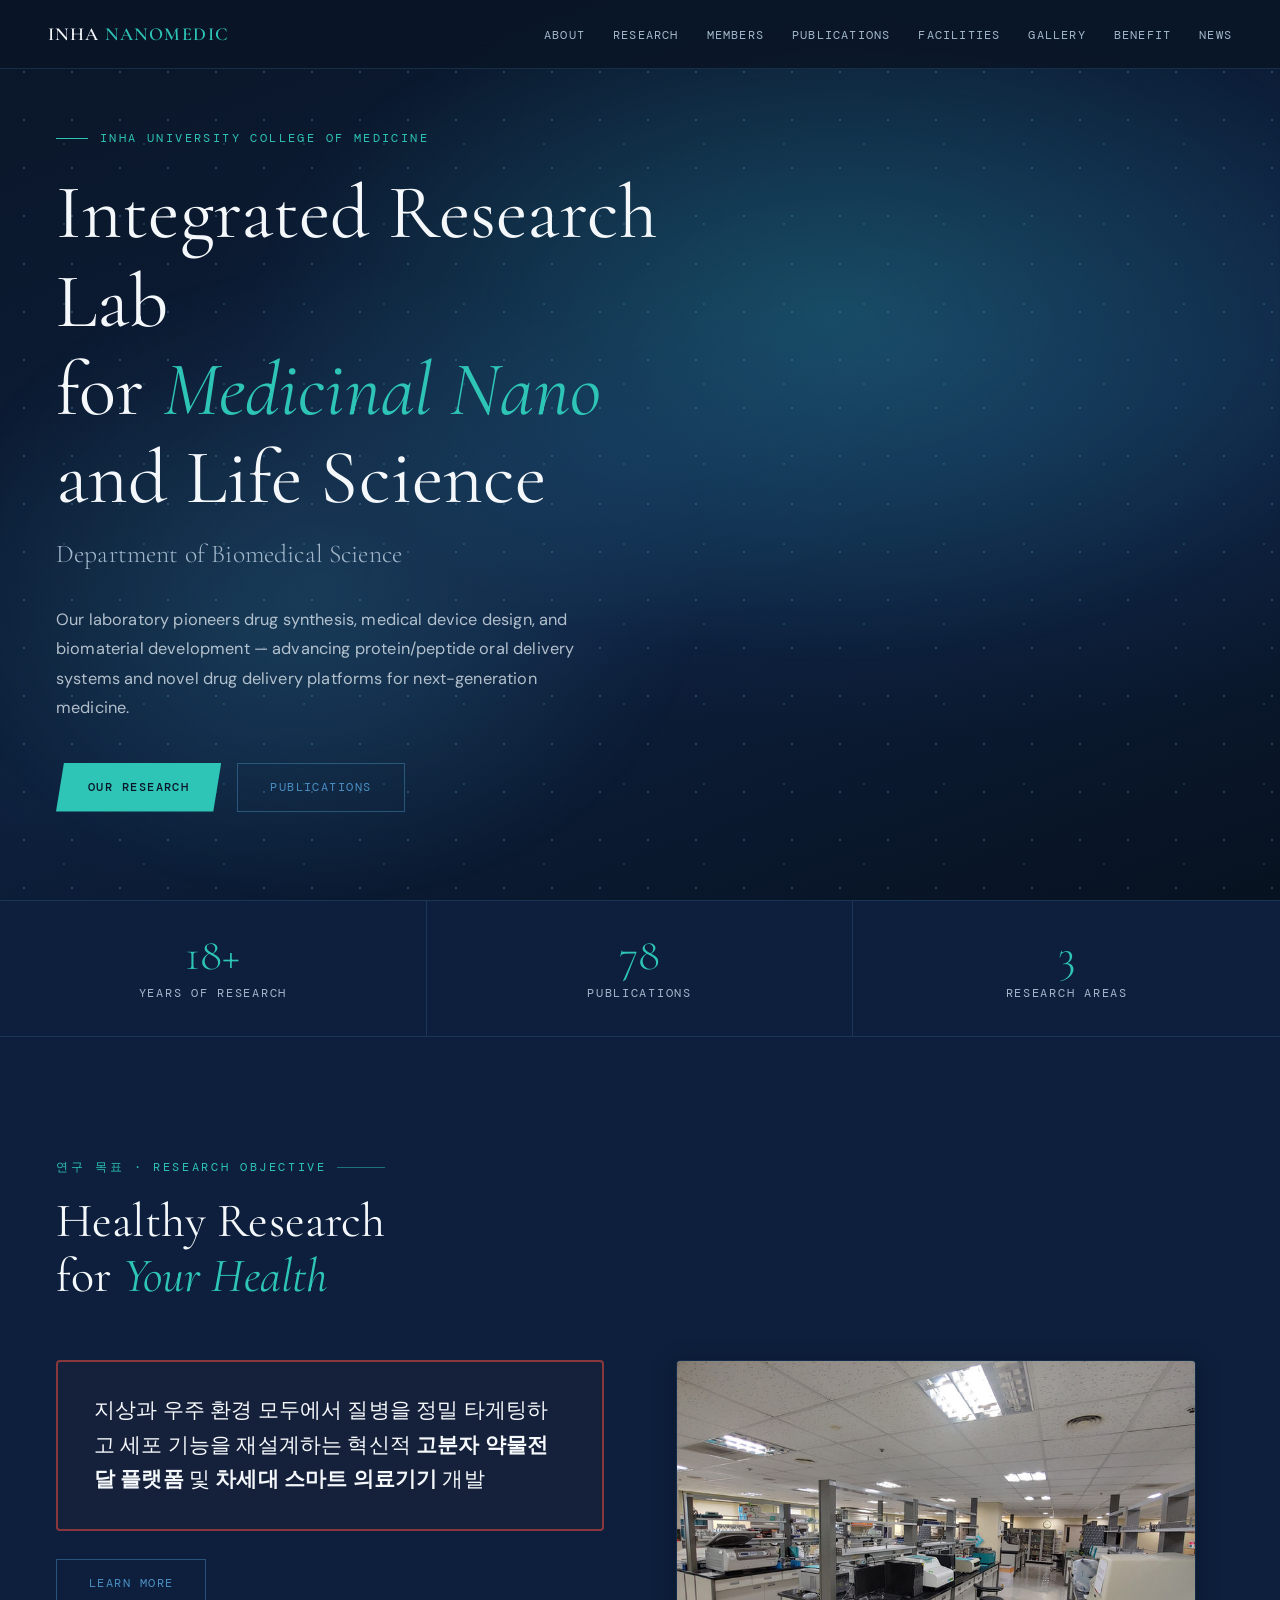
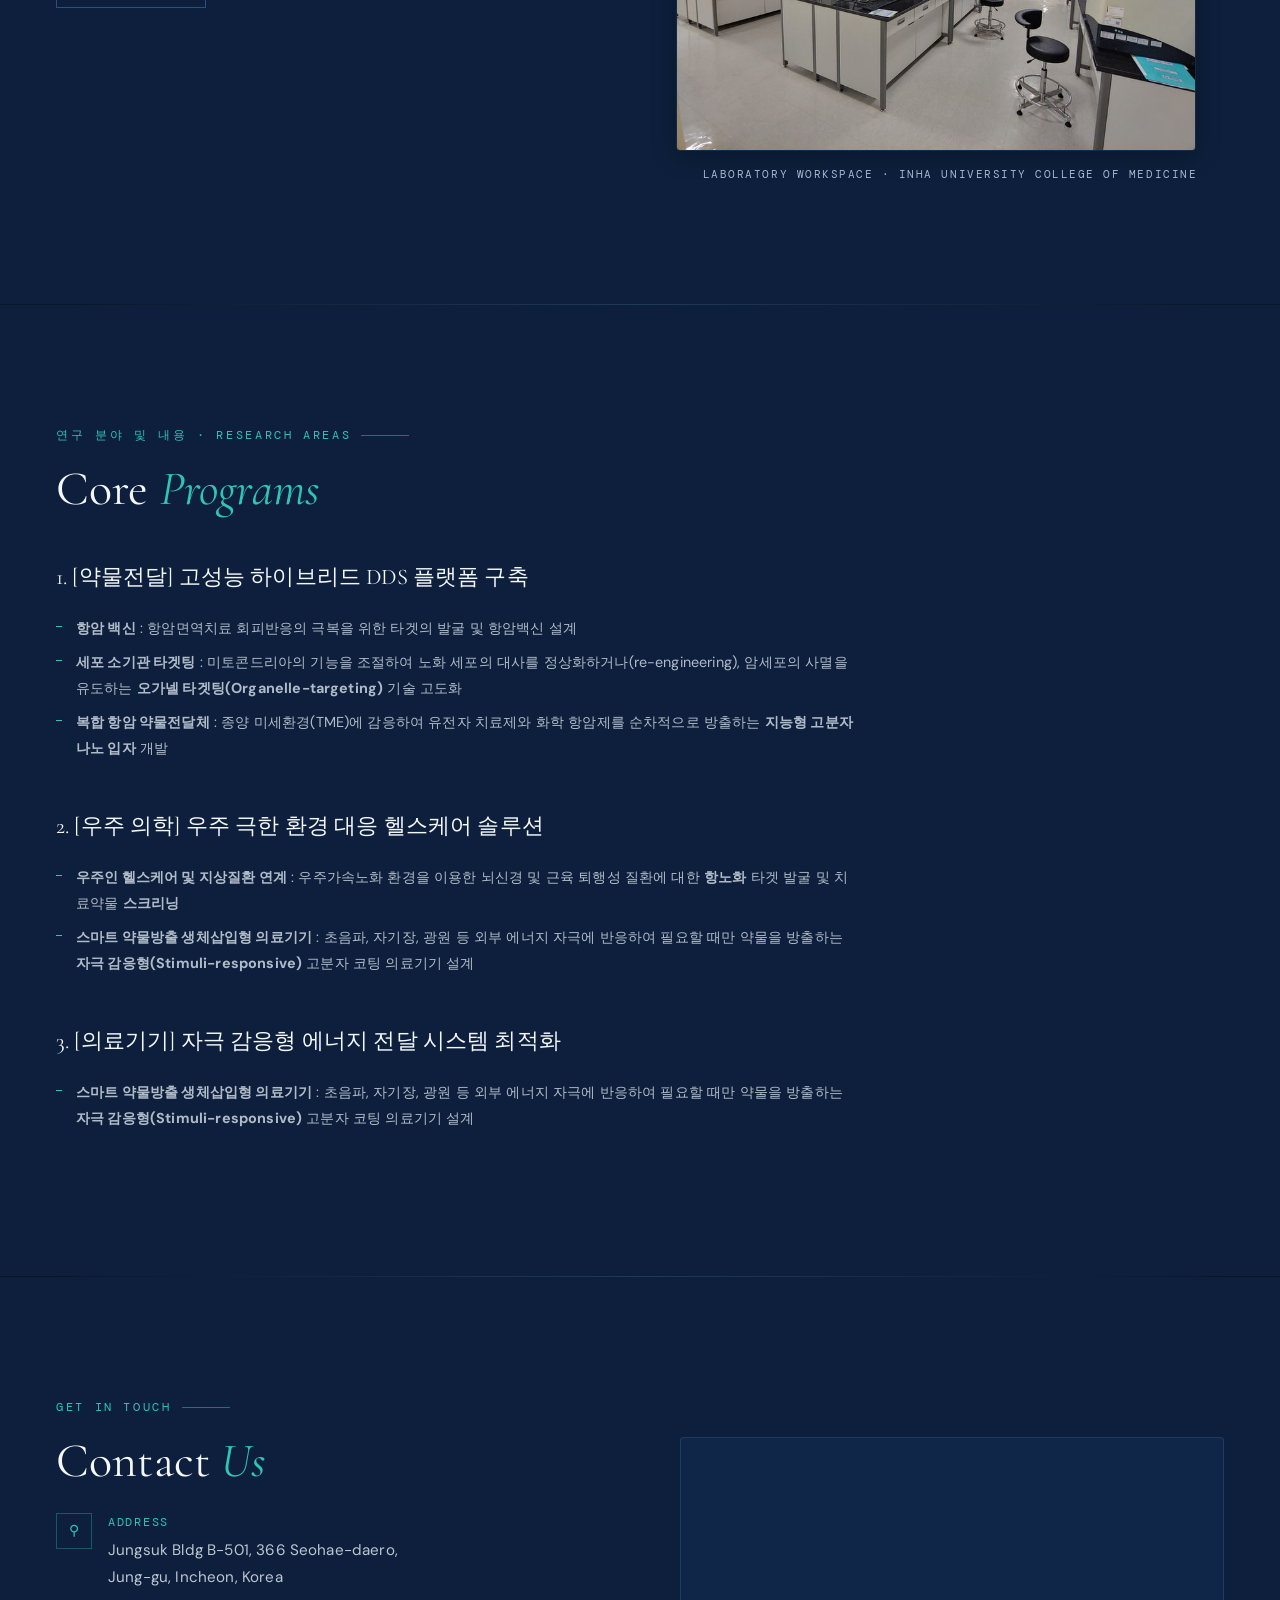
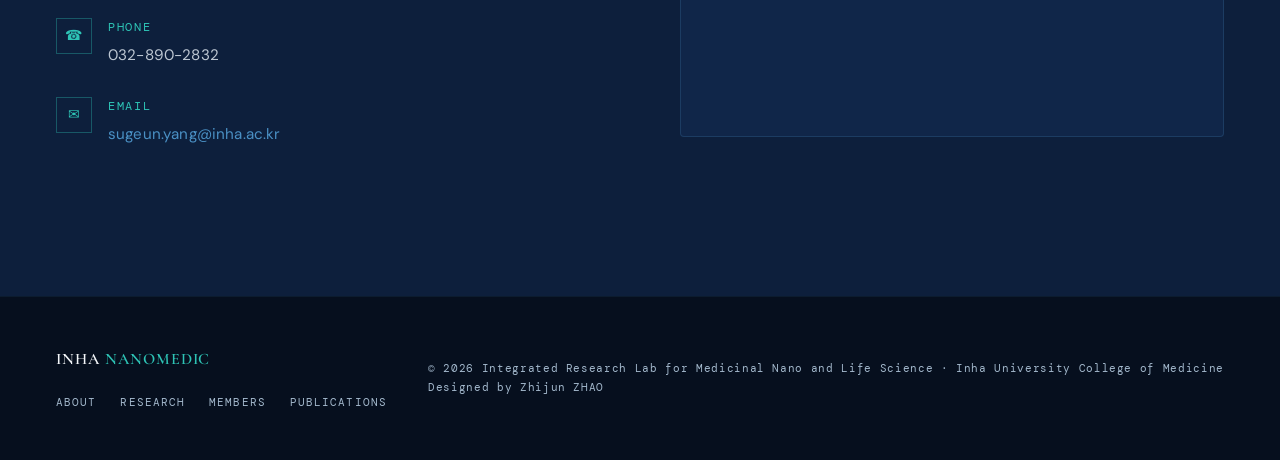
==== commit fef96cd0: "Move Korean research content from About to Homepage I misread the earlier feedback. Prof Yang wanted" ====
--- a/index.html
+++ b/index.html
@@ -68,34 +68,60 @@
   </div>
 
   <!-- ════════════════════════════════════════════════════════
-       INTRO SECTION
+       연구 목표 · RESEARCH OBJECTIVE
        ════════════════════════════════════════════════════════ -->
   <section class="intro">
-    <div class="section-label fade-in">About the Lab</div>
+    <div class="section-label fade-in">연구 목표 · Research Objective</div>
     <h2 class="section-title fade-in">Healthy Research<br>for <em>Your Health</em></h2>
 
     <div class="intro-grid">
       <div class="intro-text fade-in">
-        <p>The Integrated Research Lab for Medicinal Nano and Life Science at Inha University College of Medicine has been at the forefront of biomedical innovation for over two decades. Our interdisciplinary team brings together expertise in pharmaceutical science, materials engineering, and clinical medicine to develop breakthrough therapeutic solutions.</p>
-        <p>We specialize in designing advanced drug delivery systems that overcome the limitations of conventional treatments. From nano-scale carriers that target specific tissues to bio-adhesive hydrogels that revolutionize wound care, our research translates fundamental science into tangible medical impact.</p>
-        <p>Guided by a commitment to patient-centered innovation, we collaborate with clinical partners, industry leaders, and international research institutions to accelerate the journey from laboratory discovery to bedside application.</p>
-        <a href="about.html" class="btn-outline" style="margin-top: 16px;">Learn More</a>
+        <div style="border: 2px solid rgba(231, 76, 60, 0.55); background: rgba(231, 76, 60, 0.04); padding: 32px 36px; border-radius: 4px; font-family: 'Cormorant Garamond', serif; font-size: 1.3rem; line-height: 1.65; color: var(--white);">
+          지상과 우주 환경 모두에서 질병을 정밀 타게팅하고 세포 기능을 재설계하는 혁신적 <strong>고분자 약물전달 플랫폼</strong> 및 <strong>차세대 스마트 의료기기</strong> 개발
+        </div>
+        <a href="about.html" class="btn-outline" style="margin-top: 28px;">Learn More</a>
       </div>
 
-      <div class="intro-pillars fade-in">
-        <div class="pillar">
-          <div class="pillar-title">Drug Delivery Systems</div>
-          <p>Cancer vaccines, organelle-targeting technology, and intelligent polymer nanoparticles for sequential release of gene therapeutics and chemotherapeutics in the tumor microenvironment.</p>
-        </div>
-        <div class="pillar">
-          <div class="pillar-title">Space Medicine</div>
-          <p>Utilizing space-accelerated aging environments for anti-aging target discovery and drug screening for neurodegenerative and muscular diseases. Countermeasures against space radiation.</p>
-        </div>
-        <div class="pillar">
-          <div class="pillar-title">Smart Medical Devices</div>
-          <p>Stimuli-responsive polymer-coated implantable devices that release drugs on-demand via ultrasound, magnetic fields, or light for targeted cancer therapy.</p>
-        </div>
+      <div class="fade-in" style="text-align: center;">
+        <img src="assets/images/facilities/facility_12.jpg"
+             alt="Inha Nanomedicine Lab workspace"
+             style="width: 100%; max-width: 520px; border-radius: 4px; border: 1px solid var(--border-light); box-shadow: 0 4px 24px rgba(0,0,0,0.25);">
+        <div style="margin-top: 14px; font-family: 'DM Mono', monospace; font-size: 0.68rem; letter-spacing: 0.14em; text-transform: uppercase; color: var(--muted);">Laboratory Workspace &middot; Inha University College of Medicine</div>
       </div>
+    </div>
+  </section>
+
+  <div class="divider"></div>
+
+  <!-- ════════════════════════════════════════════════════════
+       연구 분야 및 내용 · RESEARCH AREAS
+       ════════════════════════════════════════════════════════ -->
+  <section style="background: var(--deep);">
+    <div class="section-label fade-in">연구 분야 및 내용 · Research Areas</div>
+    <h2 class="section-title fade-in">Core <em>Programs</em></h2>
+
+    <div class="content-block fade-in">
+      <h3>1. [약물전달] 고성능 하이브리드 DDS 플랫폼 구축</h3>
+      <ul>
+        <li><strong>항암 백신</strong> : 항암면역치료 회피반응의 극복을 위한 타겟의 발굴 및 항암백신 설계</li>
+        <li><strong>세포 소기관 타겟팅</strong> : 미토콘드리아의 기능을 조절하여 노화 세포의 대사를 정상화하거나(re-engineering), 암세포의 사멸을 유도하는 <strong>오가넬 타겟팅(Organelle-targeting)</strong> 기술 고도화</li>
+        <li><strong>복합 항암 약물전달체</strong> : 종양 미세환경(TME)에 감응하여 유전자 치료제와 화학 항암제를 순차적으로 방출하는 <strong>지능형 고분자 나노 입자</strong> 개발</li>
+      </ul>
+    </div>
+
+    <div class="content-block fade-in">
+      <h3>2. [우주 의학] 우주 극한 환경 대응 헬스케어 솔루션</h3>
+      <ul>
+        <li><strong>우주인 헬스케어 및 지상질환 연계</strong> : 우주가속노화 환경을 이용한 뇌신경 및 근육 퇴행성 질환에 대한 <strong>항노화</strong> 타겟 발굴 및 치료약물 <strong>스크리닝</strong></li>
+        <li><strong>스마트 약물방출 생체삽입형 의료기기</strong> : 초음파, 자기장, 광원 등 외부 에너지 자극에 반응하여 필요할 때만 약물을 방출하는 <strong>자극 감응형(Stimuli-responsive)</strong> 고분자 코팅 의료기기 설계</li>
+      </ul>
+    </div>
+
+    <div class="content-block fade-in">
+      <h3>3. [의료기기] 자극 감응형 에너지 전달 시스템 최적화</h3>
+      <ul>
+        <li><strong>스마트 약물방출 생체삽입형 의료기기</strong> : 초음파, 자기장, 광원 등 외부 에너지 자극에 반응하여 필요할 때만 약물을 방출하는 <strong>자극 감응형(Stimuli-responsive)</strong> 고분자 코팅 의료기기 설계</li>
+      </ul>
     </div>
   </section>
 
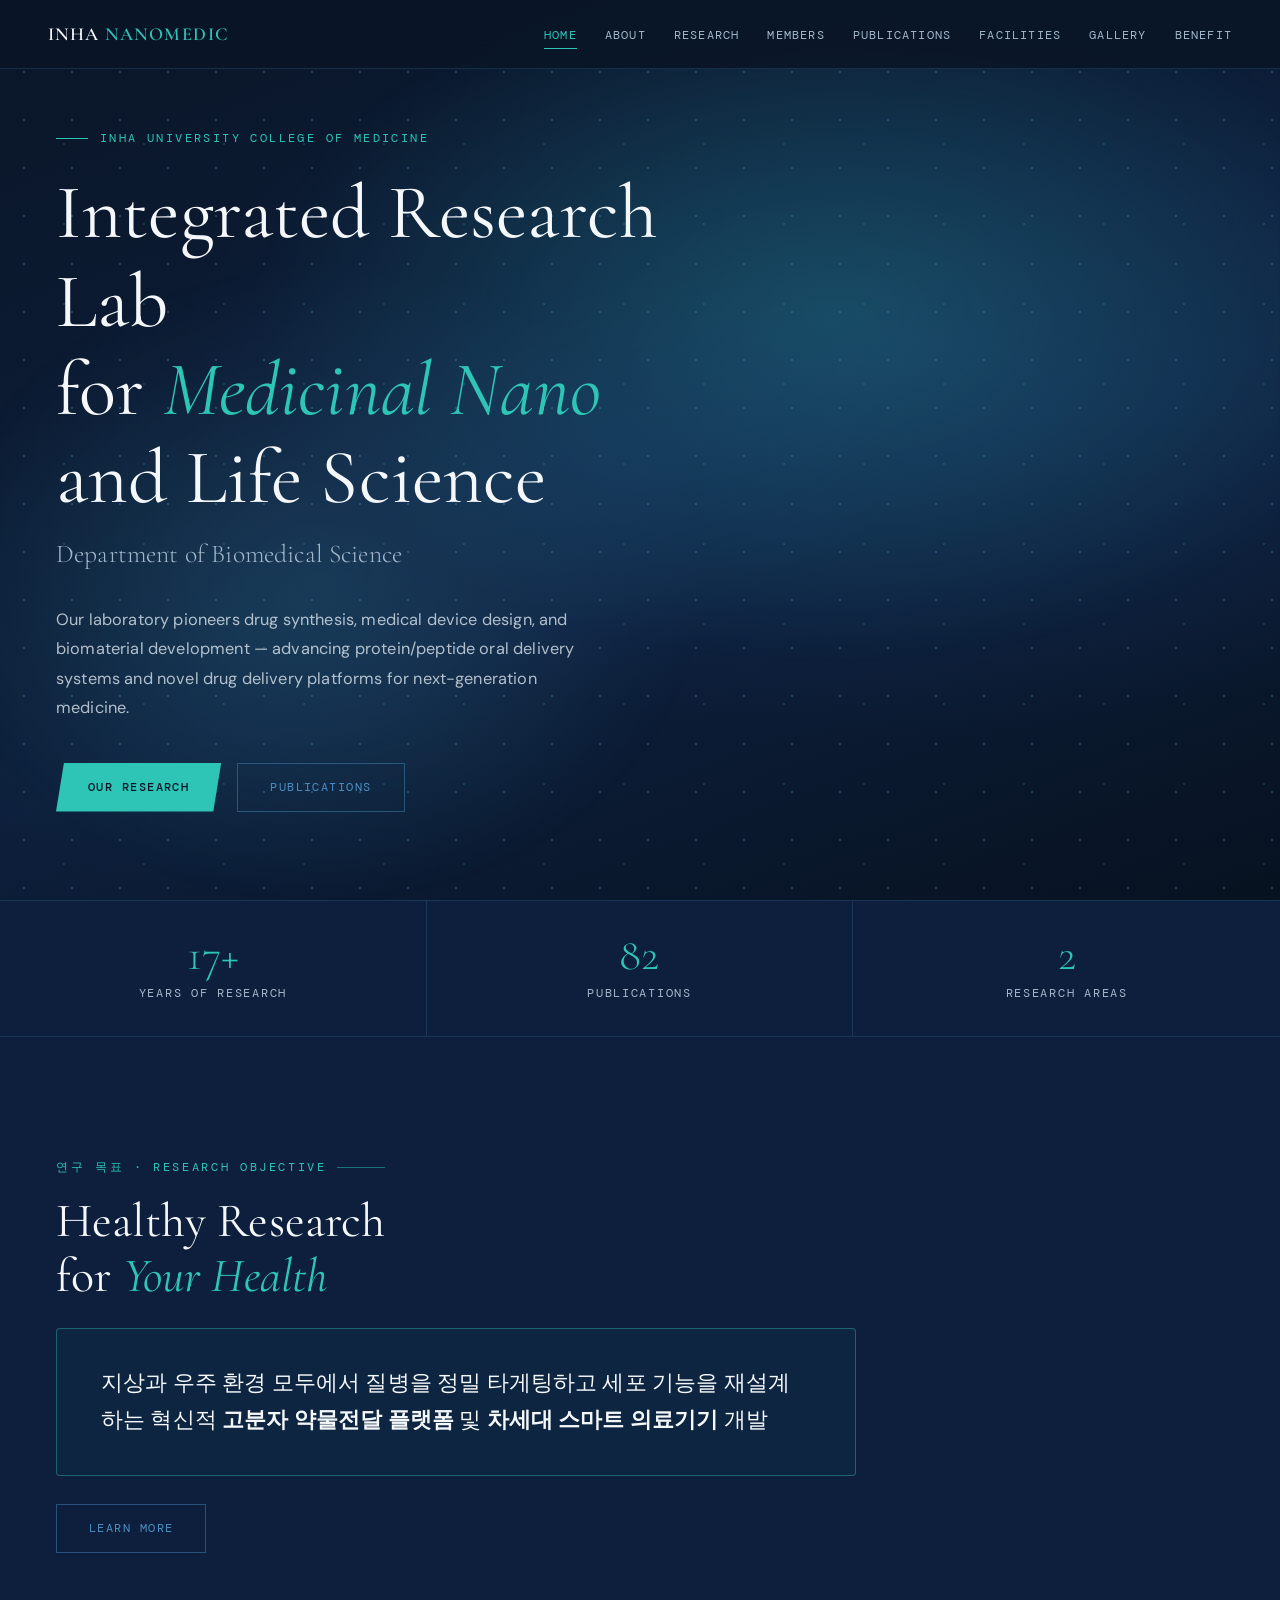
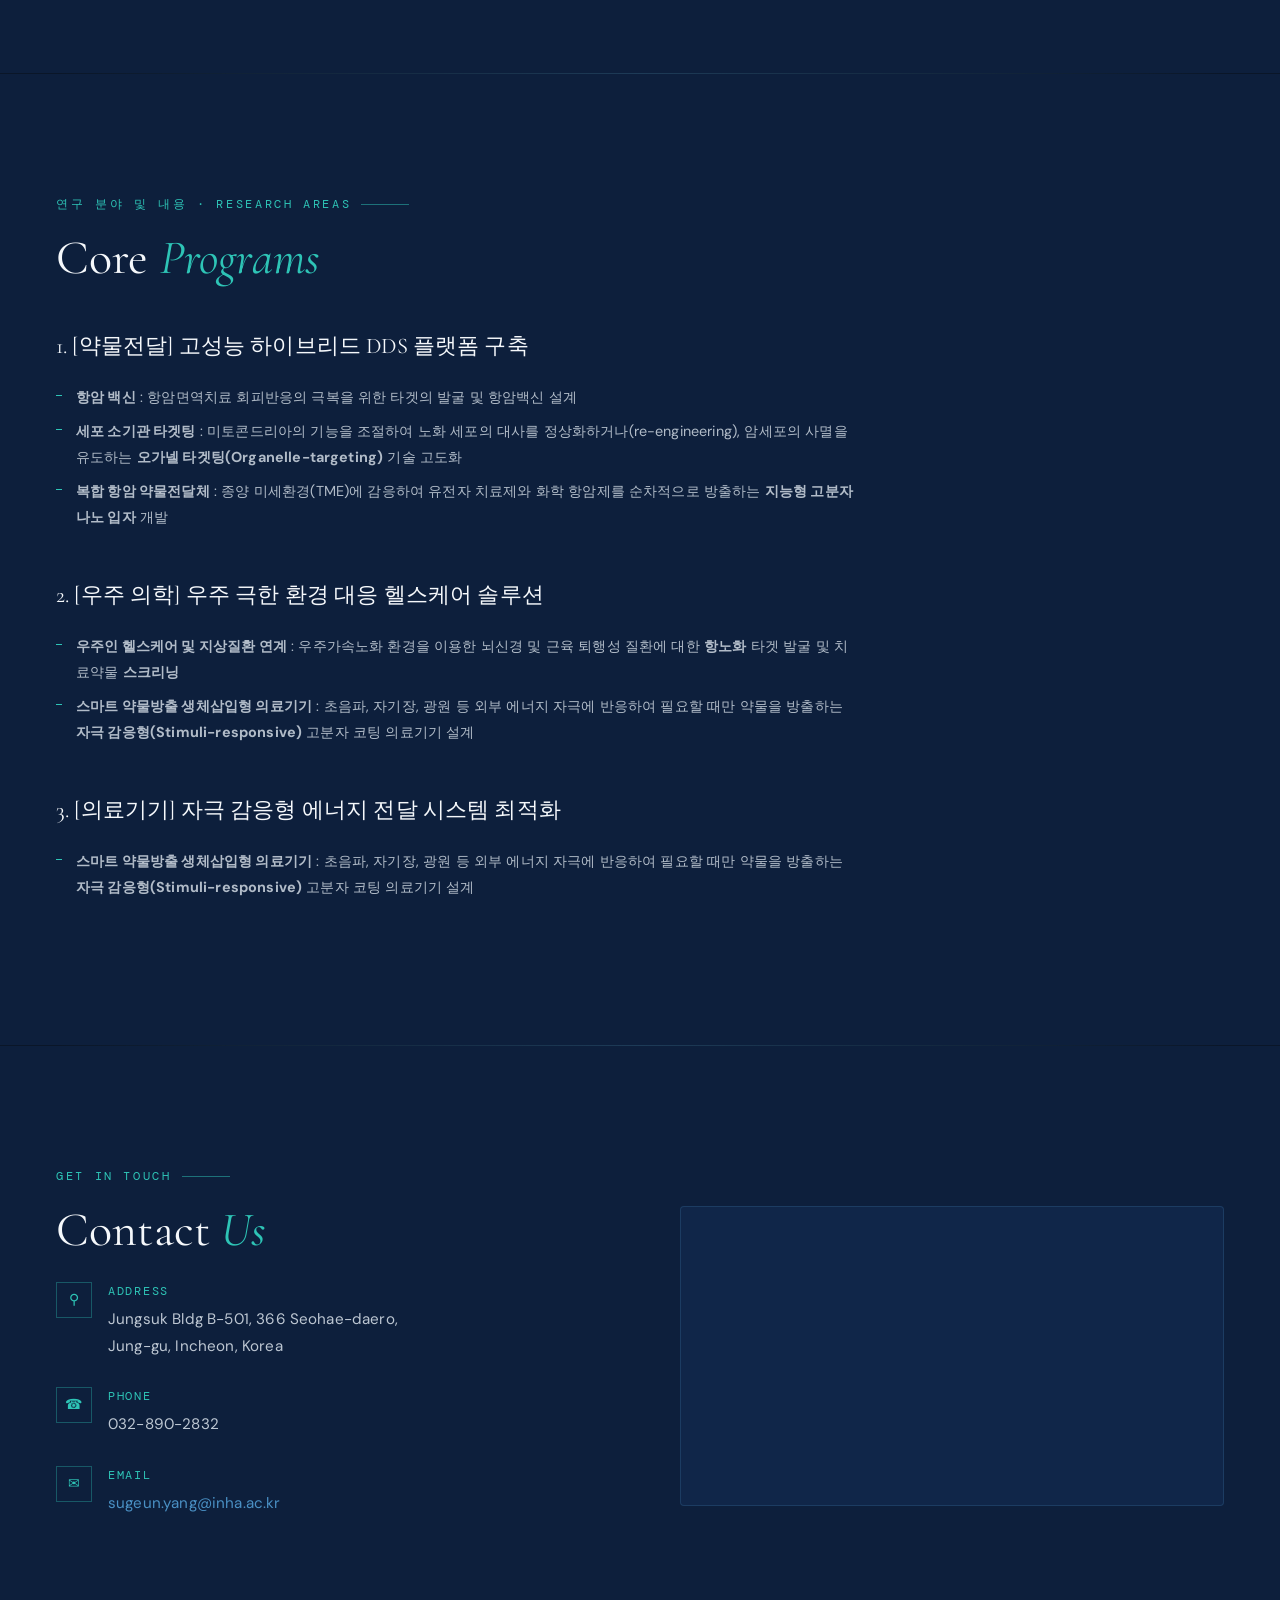
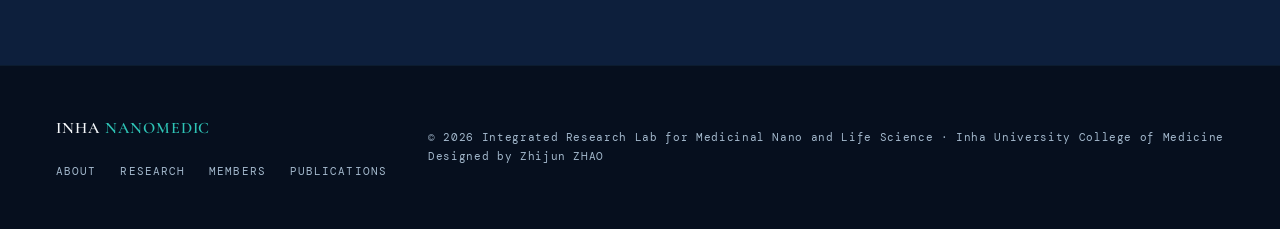
==== commit 3660ae3a: "chore: add new publications from Google Scholar" ====
--- a/index.html
+++ b/index.html
@@ -20,6 +20,7 @@
     <a class="nav-logo" href="index.html">INHA <span>NANOMEDIC</span></a>
     <button class="nav-toggle" aria-label="Menu"><span></span><span></span><span></span></button>
     <ul class="nav-links">
+      <li><a href="index.html" class="active">Home</a></li>
       <li><a href="about.html">About</a></li>
       <li><a href="research.html">Research</a></li>
       <li><a href="member.html">Members</a></li>
@@ -27,7 +28,7 @@
       <li><a href="lab-facilities.html">Facilities</a></li>
       <li><a href="lab-activities.html">Gallery</a></li>
       <li><a href="benefit.html">Benefit</a></li>
-      <li><a href="news-notice.html">News</a></li>
+      <!-- <li><a href="news-notice.html">News</a></li> -->
     </ul>
   </nav>
 
@@ -58,7 +59,7 @@
       <div class="stat-label">Years of Research</div>
     </div>
     <div class="stat-item">
-      <div class="stat-number" data-count="85" data-suffix="">0</div>
+      <div class="stat-number" data-count="99" data-suffix="">0</div>
       <div class="stat-label">Publications</div>
     </div>
     <div class="stat-item">
@@ -74,20 +75,11 @@
     <div class="section-label fade-in">연구 목표 · Research Objective</div>
     <h2 class="section-title fade-in">Healthy Research<br>for <em>Your Health</em></h2>
 
-    <div class="intro-grid">
-      <div class="intro-text fade-in">
-        <div style="border: 2px solid rgba(231, 76, 60, 0.55); background: rgba(231, 76, 60, 0.04); padding: 32px 36px; border-radius: 4px; font-family: 'Cormorant Garamond', serif; font-size: 1.3rem; line-height: 1.65; color: var(--white);">
-          지상과 우주 환경 모두에서 질병을 정밀 타게팅하고 세포 기능을 재설계하는 혁신적 <strong>고분자 약물전달 플랫폼</strong> 및 <strong>차세대 스마트 의료기기</strong> 개발
-        </div>
-        <a href="about.html" class="btn-outline" style="margin-top: 28px;">Learn More</a>
+    <div class="fade-in" style="max-width: 800px;">
+      <div style="border: 1px solid rgba(46, 196, 182, 0.4); background: rgba(46, 196, 182, 0.04); padding: 36px 44px; border-radius: 4px; font-family: 'Cormorant Garamond', serif; font-size: 1.35rem; line-height: 1.7; color: var(--white);">
+        지상과 우주 환경 모두에서 질병을 정밀 타게팅하고 세포 기능을 재설계하는 혁신적 <strong>고분자 약물전달 플랫폼</strong> 및 <strong>차세대 스마트 의료기기</strong> 개발
       </div>
-
-      <div class="fade-in" style="text-align: center;">
-        <img src="assets/images/facilities/facility_12.jpg"
-             alt="Inha Nanomedicine Lab workspace"
-             style="width: 100%; max-width: 520px; border-radius: 4px; border: 1px solid var(--border-light); box-shadow: 0 4px 24px rgba(0,0,0,0.25);">
-        <div style="margin-top: 14px; font-family: 'DM Mono', monospace; font-size: 0.68rem; letter-spacing: 0.14em; text-transform: uppercase; color: var(--muted);">Laboratory Workspace &middot; Inha University College of Medicine</div>
-      </div>
+      <a href="about.html" class="btn-outline" style="margin-top: 28px;">Learn More</a>
     </div>
   </section>
 
